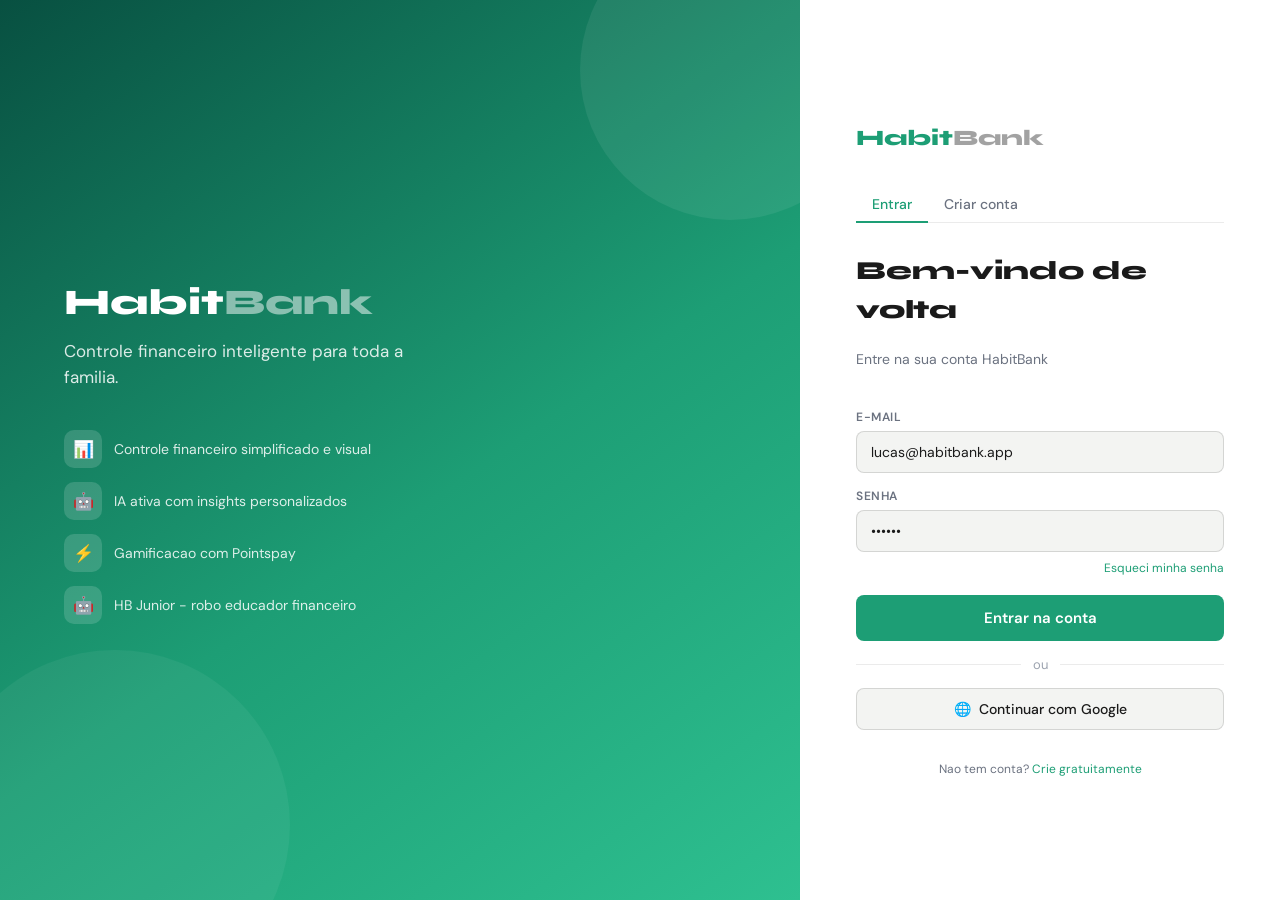
==== HabitBank/pages/index.html @ 99a1fb93 "Add files via upload" ====
<!DOCTYPE html>
<html lang="pt-BR">
<head>
<meta charset="UTF-8"/>
<meta name="viewport" content="width=device-width,initial-scale=1.0"/>
<title>HabitBank — Beta v3</title>
<link rel="icon" href="favicon.png" type="image/x-icon">
<link href="https://fonts.googleapis.com/css2?family=DM+Sans:opsz,wght@9..40,300;9..40,400;9..40,500;9..40,600&family=Syne:wght@700;800&display=swap" rel="stylesheet"/>
<style>
*,*::before,*::after{box-sizing:border-box;margin:0;padding:0}
:root{
  --green:#1D9E75;--gdark:#085041;--gmid:#0F6E56;--glight:#E1F5EE;--gpale:#f0faf6;
  --amber:#BA7517;--alight:#FAEEDA;--red:#E24B4A;--rlight:#FCEBEB;
  --blue:#185FA5;--blight:#E6F1FB;--purple:#534AB7;--plight:#EEEDFE;
  --jr:#0ea5e9;--jrdark:#0369a1;--jrlight:#e0f2fe;
  --tx:#1a1a1a;--mu:#6b7280;--ht:#9ca3af;
  --bg:#f8f9f7;--sf:#fff;--sf2:#f3f4f2;
  --bd:rgba(0,0,0,.08);--bdm:rgba(0,0,0,.13);
  --s1:0 1px 4px rgba(0,0,0,.06);--s2:0 4px 16px rgba(0,0,0,.08);--s3:0 8px 32px rgba(0,0,0,.12);
  --ra:8px;--rb:12px;--rc:18px;--rd:24px;
  --fd:'Syne',sans-serif;--fb:'DM Sans',sans-serif;
}
html{scroll-behavior:smooth}
body{font-family:var(--fb);background:var(--bg);color:var(--tx);min-height:100vh;font-size:15px;line-height:1.5}

/* SCREENS */
.screen{display:none;min-height:100vh;flex-direction:column}
.screen.on{display:flex}
#sa.on{display:block}

/* ===== LOGIN ===== */
#sl.on{flex-direction:row;align-items:stretch}
.ll{flex:1;background:linear-gradient(145deg,var(--gdark),var(--green) 55%,#2ec090);display:flex;flex-direction:column;justify-content:center;padding:4rem;position:relative;overflow:hidden}
.ll::before{content:'';position:absolute;top:-80px;right:-80px;width:300px;height:300px;border-radius:50%;background:rgba(255,255,255,.07)}
.ll::after{content:'';position:absolute;bottom:-100px;left:-60px;width:350px;height:350px;border-radius:50%;background:rgba(255,255,255,.05)}
.ll-z{position:relative;z-index:1}
.ll-brand{font-family:var(--fd);font-size:36px;font-weight:800;color:#fff;margin-bottom:.5rem}
.ll-brand span{opacity:.5}
.ll-tag{font-size:17px;color:rgba(255,255,255,.85);line-height:1.55;max-width:340px;margin-bottom:2.5rem}
.ll-feats{display:flex;flex-direction:column;gap:14px}
.ll-feat{display:flex;align-items:center;gap:12px}
.ll-ico{width:38px;height:38px;border-radius:10px;background:rgba(255,255,255,.15);display:flex;align-items:center;justify-content:center;font-size:17px;flex-shrink:0}
.ll-txt{font-size:14px;color:rgba(255,255,255,.85)}
.lr{width:480px;flex-shrink:0;background:var(--sf);display:flex;flex-direction:column;justify-content:center;padding:3rem 3.5rem;overflow-y:auto}
.lr-logo{font-family:var(--fd);font-size:22px;font-weight:800;color:var(--green);margin-bottom:2rem}
.lr-logo span{color:var(--tx);opacity:.4}
.ltabs{display:flex;border-bottom:1px solid var(--bd);margin-bottom:1.75rem}
.ltab{font-family:var(--fb);font-size:14px;font-weight:500;padding:8px 16px;background:none;border:none;border-bottom:2px solid transparent;color:var(--mu);cursor:pointer;margin-bottom:-1px;transition:all .15s}
.ltab.on{color:var(--green);border-bottom-color:var(--green)}
.lf{display:flex;flex-direction:column;gap:14px}
.lf.hide{display:none}
.lh1{font-family:var(--fd);font-size:26px;font-weight:800;color:var(--tx);margin-bottom:6px}
.lsub{font-size:14px;color:var(--mu);margin-bottom:1.5rem}
.lfield{display:flex;flex-direction:column;gap:5px}
.llbl{font-size:12px;font-weight:600;color:var(--mu);text-transform:uppercase;letter-spacing:.05em}
.lin{font-family:var(--fb);font-size:14px;padding:11px 14px;border:1px solid var(--bdm);border-radius:var(--ra);background:var(--sf2);color:var(--tx);outline:none;transition:all .15s;width:100%}
.lin:focus{border-color:var(--green);background:#fff;box-shadow:0 0 0 3px var(--glight)}
.lforgot{font-size:12px;color:var(--green);text-align:right;cursor:pointer;margin-top:2px}
.btn-l{font-family:var(--fb);padding:13px;background:var(--green);color:#fff;border:none;border-radius:var(--ra);font-size:15px;font-weight:600;cursor:pointer;width:100%;margin-top:4px;transition:opacity .15s}
.btn-l:hover{opacity:.88}
.ldiv{display:flex;align-items:center;gap:12px;color:var(--ht);font-size:13px}
.ldiv::before,.ldiv::after{content:'';flex:1;height:1px;background:var(--bd)}
.btn-soc{font-family:var(--fb);padding:11px;background:var(--sf2);color:var(--tx);border:1px solid var(--bdm);border-radius:var(--ra);font-size:14px;font-weight:500;cursor:pointer;display:flex;align-items:center;justify-content:center;gap:8px;width:100%;transition:all .15s}
.btn-soc:hover{border-color:var(--green);background:var(--gpale)}
.lfoot{font-size:12px;color:var(--mu);text-align:center;margin-top:1rem}
.lfoot a{color:var(--green);cursor:pointer}

/* ===== LANDING ===== */
#sla .ltopbar{background:var(--sf);border-bottom:1px solid var(--bd);padding:1rem 2.5rem;display:flex;align-items:center;justify-content:space-between}
.lland-logo{font-family:var(--fd);font-size:22px;font-weight:800;color:var(--green)}
.lland-logo span{color:var(--tx);opacity:.4}
.btn-ol{font-family:var(--fb);font-size:13px;font-weight:600;padding:7px 16px;border:1px solid var(--green);border-radius:999px;color:var(--green);background:transparent;cursor:pointer;transition:all .15s}
.btn-ol:hover{background:var(--green);color:#fff}
.btn-fl{font-family:var(--fb);font-size:13px;font-weight:600;padding:7px 16px;border:none;border-radius:999px;color:#fff;background:var(--green);cursor:pointer;transition:opacity .15s}
.btn-fl:hover{opacity:.85}
.lhero{max-width:900px;margin:0 auto;padding:5rem 2rem 3rem;text-align:center}
.eyebrow{display:inline-flex;align-items:center;gap:6px;background:var(--glight);border:1px solid rgba(29,158,117,.25);border-radius:999px;padding:5px 14px;font-size:12px;font-weight:600;color:var(--gdark);letter-spacing:.04em;text-transform:uppercase;margin-bottom:1.5rem}
.lhero h1{font-family:var(--fd);font-size:clamp(32px,5vw,54px);font-weight:800;line-height:1.1;color:var(--tx);margin-bottom:1.25rem}
.lhero h1 em{color:var(--green);font-style:normal}
.lhero p{font-size:17px;color:var(--mu);max-width:560px;margin:0 auto 2.5rem;line-height:1.65}
.cta-row{display:flex;justify-content:center;gap:12px;flex-wrap:wrap;margin-bottom:4rem}
.btn-cta{font-family:var(--fb);font-size:16px;font-weight:700;padding:14px 32px;background:var(--green);color:#fff;border:none;border-radius:999px;cursor:pointer;box-shadow:0 4px 20px rgba(29,158,117,.35);transition:all .15s}
.btn-cta:hover{opacity:.88;transform:translateY(-1px)}
.btn-cta2{font-family:var(--fb);font-size:16px;font-weight:600;padding:14px 32px;background:transparent;color:var(--tx);border:1px solid var(--bdm);border-radius:999px;cursor:pointer;transition:all .15s}
.btn-cta2:hover{border-color:var(--green);color:var(--green)}
.pillars{max-width:1000px;margin:0 auto;display:grid;grid-template-columns:repeat(4,1fr);gap:18px;padding:0 2rem 3rem}
.pillar{background:var(--sf);border:1px solid var(--bd);border-radius:var(--rd);padding:1.75rem 1.5rem;box-shadow:var(--s1);transition:all .2s}
.pillar:hover{box-shadow:var(--s2);transform:translateY(-3px)}
.p-ico{width:48px;height:48px;border-radius:14px;display:flex;align-items:center;justify-content:center;font-size:22px;margin-bottom:1rem}
.p-ico.g{background:var(--glight)}.p-ico.a{background:var(--alight)}.p-ico.b{background:var(--blight)}.p-ico.p{background:var(--plight)}
.pillar h3{font-family:var(--fd);font-size:15px;font-weight:700;color:var(--tx);margin-bottom:6px}
.pillar p{font-size:13px;color:var(--mu);line-height:1.6}
.prof-sec{max-width:900px;margin:0 auto;padding:0 2rem 4rem;text-align:center}
.sec-ttl{font-family:var(--fd);font-size:26px;font-weight:800;color:var(--tx);margin-bottom:6px}
.sec-sub{font-size:15px;color:var(--mu);margin-bottom:2rem}
.prof-cards{display:flex;gap:14px;justify-content:center;flex-wrap:wrap}
.pc{background:var(--sf);border:1px solid var(--bd);border-radius:var(--rc);padding:1.5rem 1.25rem;width:170px;text-align:center;cursor:pointer;transition:all .2s}
.pc:hover{border-color:var(--green);box-shadow:0 0 0 3px var(--glight);transform:translateY(-2px)}
.pc.jr{border-color:var(--jr)}.pc.jr:hover{box-shadow:0 0 0 3px var(--jrlight)}
.pc-ico{font-size:36px;margin-bottom:10px;display:block}
.pc-name{font-size:15px;font-weight:700;color:var(--tx)}
.pc-desc{font-size:12px;color:var(--mu);margin-top:4px}
.land-footer{background:var(--sf);border-top:1px solid var(--bd);padding:1.5rem 2.5rem;display:flex;align-items:center;justify-content:space-between;font-size:13px;color:var(--mu);flex-wrap:wrap;gap:12px;margin-top:auto}

/* ===== APP SHELL ===== */
.shell{display:flex;min-height:100vh;max-width:1200px;margin:0 auto}
.sidebar{width:230px;flex-shrink:0;background:var(--sf);border-right:1px solid var(--bd);display:flex;flex-direction:column;padding:1.5rem 1rem;position:sticky;top:0;height:100vh;overflow-y:auto}
.s-logo{font-family:var(--fd);font-size:22px;font-weight:800;color:var(--green);letter-spacing:-.5px;margin-bottom:.25rem;padding:0 .5rem}
.s-logo span{color:var(--tx);opacity:.4}
.s-beta{display:inline-block;font-size:10px;font-weight:600;letter-spacing:.08em;text-transform:uppercase;background:var(--glight);color:var(--gdark);padding:2px 8px;border-radius:999px;margin:0 0 1.5rem .5rem}
.nav-grp{font-size:10px;text-transform:uppercase;letter-spacing:.1em;color:var(--ht);font-weight:600;padding:0 .5rem;margin:.9rem 0 .4rem}
.ni{display:flex;align-items:center;gap:10px;padding:9px 12px;border-radius:var(--ra);cursor:pointer;font-size:14px;font-weight:500;color:var(--mu);transition:all .15s;border:none;background:none;width:100%;text-align:left;font-family:var(--fb)}
.ni:hover{background:var(--glight);color:var(--gdark)}
.ni.on{background:var(--green);color:#fff}
.ni.jr-nav:hover{background:var(--jrlight);color:var(--jrdark)}
.ni.jr-nav.on{background:var(--jr);color:#fff}
.ni svg{width:18px;height:18px;opacity:.65;flex-shrink:0}
.ni.on svg{opacity:1}
.sb-foot{margin-top:auto;padding-top:1rem;border-top:1px solid var(--bd)}
.uchip{display:flex;align-items:center;gap:10px;padding:8px 10px;border-radius:var(--rb);background:var(--sf2);cursor:pointer;transition:background .15s}
.uchip:hover{background:var(--glight)}
.uava{width:34px;height:34px;border-radius:50%;background:var(--green);display:flex;align-items:center;justify-content:center;font-size:13px;font-weight:700;color:#fff;flex-shrink:0}
.un{font-size:13px;font-weight:500;color:var(--tx)}
.ul{font-size:11px;color:var(--mu)}
.main{flex:1;overflow-y:auto;min-width:0}
.topbar{background:var(--sf);border-bottom:1px solid var(--bd);padding:.875rem 2rem;display:flex;align-items:center;justify-content:space-between;position:sticky;top:0;z-index:20}
.tb-ttl{font-family:var(--fd);font-size:18px;font-weight:700;color:var(--tx)}
.tb-r{display:flex;align-items:center;gap:12px}
.pts-chip{display:flex;align-items:center;gap:6px;background:var(--alight);border:1px solid rgba(186,117,23,.2);border-radius:999px;padding:5px 12px;font-size:13px;font-weight:600;color:var(--amber)}
.nb{width:36px;height:36px;border-radius:50%;background:var(--sf2);border:none;cursor:pointer;display:flex;align-items:center;justify-content:center;font-size:17px;position:relative;transition:background .15s}
.nb:hover{background:var(--glight)}
.nb-dot{position:absolute;top:5px;right:5px;width:7px;height:7px;border-radius:50%;background:var(--red);border:1.5px solid var(--sf)}

/* MOBILE TOPBAR */
.mob-top{display:none;background:var(--sf);border-bottom:1px solid var(--bd);padding:.75rem 1rem;align-items:center;justify-content:space-between;position:sticky;top:0;z-index:20}
.mob-logo{font-family:var(--fd);font-size:20px;font-weight:800;color:var(--green)}
.mob-logo span{color:var(--tx);opacity:.4}

/* PAGE */
.page{display:none;padding:2rem;animation:fi .2s ease}
.page.on{display:block}
@keyframes fi{from{opacity:0;transform:translateY(6px)}to{opacity:1;transform:translateY(0)}}
.ph{margin-bottom:1.75rem}
.ph h1{font-family:var(--fd);font-size:26px;font-weight:800;color:var(--tx);line-height:1.15}
.ph p{font-size:14px;color:var(--mu);margin-top:5px}

/* GRIDS */
.g4{display:grid;grid-template-columns:repeat(4,minmax(0,1fr));gap:12px;margin-bottom:1.5rem}
.g3{display:grid;grid-template-columns:repeat(3,minmax(0,1fr));gap:16px}
.g2{display:grid;grid-template-columns:repeat(2,minmax(0,1fr));gap:16px}

/* METRIC */
.met{background:var(--sf);border:1px solid var(--bd);border-radius:var(--rc);padding:1.1rem 1.25rem;box-shadow:var(--s1);transition:all .2s}
.met:hover{box-shadow:var(--s2);transform:translateY(-2px)}
.m-lbl{font-size:12px;color:var(--mu);text-transform:uppercase;letter-spacing:.05em;margin-bottom:6px}
.m-val{font-family:var(--fd);font-size:24px;font-weight:800;line-height:1}
.m-val.g{color:var(--green)}.m-val.r{color:var(--red)}.m-val.a{color:var(--amber)}.m-val.b{color:var(--blue)}
.m-sub{font-size:12px;color:var(--mu);margin-top:5px}
.m-bdg{display:inline-flex;align-items:center;font-size:11px;font-weight:600;padding:2px 7px;border-radius:999px;margin-top:5px}
.m-bdg.up{background:var(--glight);color:var(--gdark)}.m-bdg.dn{background:var(--rlight);color:var(--red)}

/* CARD */
.card{background:var(--sf);border:1px solid var(--bd);border-radius:var(--rc);padding:1.25rem 1.5rem;box-shadow:var(--s1);margin-bottom:1.25rem}
.card-h{display:flex;align-items:center;justify-content:space-between;margin-bottom:1rem}
.c-ttl{font-size:14px;font-weight:600;color:var(--tx)}
.c-act{font-size:12px;color:var(--green);font-weight:500;cursor:pointer;background:none;border:none;font-family:var(--fb)}
.c-act:hover{text-decoration:underline}

/* BALANCE HERO */
.bhero{background:linear-gradient(135deg,var(--gdark),var(--green) 60%,#2ec090);border-radius:var(--rd);padding:2rem;color:#fff;margin-bottom:1.5rem;position:relative;overflow:hidden}
.bhero::before{content:'';position:absolute;top:-40px;right:-40px;width:180px;height:180px;border-radius:50%;background:rgba(255,255,255,.07)}
.bhero::after{content:'';position:absolute;bottom:-60px;left:30%;width:240px;height:240px;border-radius:50%;background:rgba(255,255,255,.05)}
.b-lbl{font-size:12px;opacity:.75;text-transform:uppercase;letter-spacing:.08em}
.b-amt{font-family:var(--fd);font-size:42px;font-weight:800;line-height:1.1;margin:6px 0}
.b-row{display:flex;gap:24px;margin-top:1.25rem;flex-wrap:wrap}
.b-sl{font-size:11px;opacity:.7}.b-sv{font-size:16px;font-weight:600;margin-top:2px}
.b-sv.in{color:#86efcb}.b-sv.out{color:#fca5a5}

/* PROGRESS */
.pb{height:8px;background:var(--sf2);border-radius:999px;overflow:hidden;margin:4px 0}
.pf{height:100%;border-radius:999px;background:var(--green);transition:width .6s ease}
.pf.a{background:var(--amber)}.pf.r{background:var(--red)}.pf.b{background:var(--blue)}.pf.j{background:var(--jr)}.pf.p{background:var(--purple)}

/* STREAK */
.sgrid{display:flex;flex-wrap:wrap;gap:5px}
.sd{width:30px;height:30px;border-radius:7px;display:flex;align-items:center;justify-content:center;font-size:11px;font-weight:500;background:var(--sf2);color:var(--ht);border:1px solid var(--bd)}
.sd.dn{background:var(--green);color:#fff;border-color:var(--green)}
.sd.td{background:var(--glight);color:var(--gdark);border-color:var(--green);border-width:2px;font-weight:700}
.sd.ms{background:var(--rlight);color:var(--red)}

/* TX */
.txi{display:flex;align-items:center;justify-content:space-between;padding:11px 0;border-bottom:1px solid var(--bd)}
.txi:last-child{border-bottom:none;padding-bottom:0}
.tx-l{display:flex;align-items:center;gap:12px}
.tx-ico{width:40px;height:40px;border-radius:12px;display:flex;align-items:center;justify-content:center;font-size:18px;flex-shrink:0}
.tx-ico.g{background:var(--glight)}.tx-ico.r{background:var(--rlight)}.tx-ico.a{background:var(--alight)}.tx-ico.b{background:var(--blight)}
.tx-nm{font-size:14px;font-weight:500;color:var(--tx)}
.tx-ct{font-size:12px;color:var(--mu);margin-top:1px}
.tx-r{text-align:right}
.tx-v{font-size:14px;font-weight:700}
.tx-v.p{color:var(--green)}.tx-v.m{color:var(--red)}
.tx-dt{font-size:11px;color:var(--ht);margin-top:2px}

/* BAR CHART */
.bchart{display:flex;align-items:flex-end;gap:8px;height:100px}
.bw{display:flex;flex-direction:column;align-items:center;flex:1;gap:6px}
.bar{width:100%;border-radius:4px 4px 0 0;min-height:4px;transition:height .5s cubic-bezier(.34,1.56,.64,1)}
.bar.g{background:var(--green)}.bar.r{background:var(--red);opacity:.75}
.bl{font-size:10px;color:var(--ht)}

/* POINTS HERO */
.ph2{background:linear-gradient(135deg,#0a3d2c,var(--gdark) 50%,var(--gmid));border-radius:var(--rd);padding:1.75rem 2rem;display:flex;align-items:center;justify-content:space-between;flex-wrap:wrap;gap:16px;margin-bottom:1.25rem;position:relative;overflow:hidden}
.ph2::before{content:'';position:absolute;top:-30px;right:-30px;width:150px;height:150px;border-radius:50%;background:rgba(255,255,255,.06)}
.phl{font-size:11px;color:rgba(255,255,255,.65);text-transform:uppercase;letter-spacing:.1em}
.phv{font-family:var(--fd);font-size:48px;font-weight:800;color:#fff;line-height:1}
.phs{font-size:13px;color:rgba(255,255,255,.65);margin-top:4px}
.pl-bdg{background:rgba(255,255,255,.15);border:1px solid rgba(255,255,255,.25);border-radius:var(--rb);padding:10px 16px;text-align:center}
.pl-nm{font-size:15px;font-weight:700;color:#fff}
.pl-ico{font-size:26px;display:block;margin-bottom:4px}

/* LEVEL GRID */
.lgr{display:grid;grid-template-columns:repeat(4,minmax(0,1fr));gap:10px;margin-bottom:1rem}
.lc{border:1px solid var(--bd);border-radius:var(--rb);padding:14px 10px;text-align:center;transition:all .2s}
.lc.cur{border-color:var(--green);border-width:2px;background:var(--glight)}
.l-ico{font-size:24px;margin-bottom:5px}
.l-nm{font-size:13px;font-weight:600;color:var(--tx)}
.lc.cur .l-nm{color:var(--gdark)}
.l-pts{font-size:11px;color:var(--mu);margin-top:2px}

/* CHALLENGES */
.chit{border:1px solid var(--bd);border-radius:var(--rb);padding:14px 16px;display:flex;align-items:center;gap:14px;margin-bottom:10px;transition:all .2s}
.chit:hover{box-shadow:var(--s1)}
.ch-ico{font-size:24px;flex-shrink:0}
.ch-inf{flex:1}
.ch-nm{font-size:14px;font-weight:600;color:var(--tx)}
.ch-ds{font-size:12px;color:var(--mu);margin-top:2px}
.ch-pts{font-size:13px;font-weight:700;color:var(--green);background:var(--glight);padding:4px 10px;border-radius:999px;white-space:nowrap}

/* REWARDS */
.rwg{display:grid;grid-template-columns:repeat(2,minmax(0,1fr));gap:12px}
.rwc{border:1px solid var(--bd);border-radius:var(--rb);padding:14px;transition:all .2s}
.rwc:hover{border-color:var(--green);box-shadow:0 0 0 3px var(--glight)}
.rw-em{font-size:26px;margin-bottom:6px;display:block}
.rw-nm{font-size:14px;font-weight:600;color:var(--tx)}
.rw-pt{font-size:12px;color:var(--mu);margin-top:1px}
.rw-row{display:flex;align-items:center;justify-content:space-between;margin-top:10px}
.rw-p{font-size:13px;font-weight:700;color:var(--amber)}
.btn-rs{font-family:var(--fb);font-size:12px;font-weight:600;padding:5px 12px;border-radius:var(--ra);border:1px solid var(--green);background:transparent;color:var(--green);cursor:pointer;transition:all .15s}
.btn-rs:hover{background:var(--green);color:#fff}

/* PTS EXTRATO */
.pe-i{display:flex;align-items:center;justify-content:space-between;padding:11px 0;border-bottom:1px solid var(--bd)}
.pe-i:last-child{border-bottom:none}
.pe-l{display:flex;align-items:center;gap:12px}
.pe-ic{width:38px;height:38px;border-radius:10px;display:flex;align-items:center;justify-content:center;font-size:17px;flex-shrink:0}
.pe-ic.e{background:var(--glight)}.pe-ic.u{background:var(--alight)}.pe-ic.b{background:var(--plight)}
.pe-nm{font-size:14px;font-weight:500;color:var(--tx)}
.pe-dt{font-size:12px;color:var(--mu)}
.pe-v{font-size:14px;font-weight:700}
.pe-v.e{color:var(--green)}.pe-v.u{color:var(--amber)}

/* FORM */
.fg{display:grid;grid-template-columns:1fr 1fr;gap:14px}
.ff{display:flex;flex-direction:column;gap:5px}
.ff.full{grid-column:1/-1}
.flbl{font-size:12px;font-weight:600;color:var(--mu);text-transform:uppercase;letter-spacing:.04em}
.fi,.fsel{font-family:var(--fb);font-size:14px;padding:10px 13px;border:1px solid var(--bdm);border-radius:var(--ra);background:var(--sf2);color:var(--tx);transition:border-color .15s,box-shadow .15s;outline:none;width:100%}
.fi:focus,.fsel:focus{border-color:var(--green);box-shadow:0 0 0 3px var(--glight)}
.ttog{display:flex;border:1px solid var(--bdm);border-radius:var(--ra);overflow:hidden;margin-bottom:14px}
.tb{flex:1;padding:11px;font-family:var(--fb);font-size:14px;font-weight:600;border:none;background:transparent;cursor:pointer;color:var(--mu);transition:all .15s}
.tb.on.e{background:var(--green);color:#fff}.tb.on.s{background:var(--red);color:#fff}
.btn-pr{font-family:var(--fb);width:100%;padding:13px;background:var(--green);color:#fff;border:none;border-radius:var(--ra);font-size:15px;font-weight:600;cursor:pointer;transition:opacity .15s;margin-top:6px}
.btn-pr:hover{opacity:.88}

/* AI */
.ai-h{background:linear-gradient(135deg,var(--gpale),var(--glight));border:1px solid rgba(29,158,117,.25);border-radius:var(--rd);padding:1.5rem 1.75rem;margin-bottom:1.25rem;display:flex;gap:1rem;align-items:flex-start}
.ai-orb{width:42px;height:42px;border-radius:50%;background:var(--green);display:flex;align-items:center;justify-content:center;font-size:20px;flex-shrink:0;box-shadow:0 0 0 6px var(--glight)}
.ai-tag{font-size:11px;font-weight:700;color:var(--green);text-transform:uppercase;letter-spacing:.08em;margin-bottom:4px}
.ai-tx{font-size:14px;color:var(--gdark);line-height:1.65}
.ii{display:flex;gap:12px;align-items:flex-start;padding:10px 0;border-bottom:1px solid var(--bd)}
.ii:last-child{border-bottom:none}
.id{width:8px;height:8px;border-radius:50%;margin-top:5px;flex-shrink:0}
.id.g{background:var(--green)}.id.a{background:var(--amber)}.id.r{background:var(--red)}
.it{font-size:14px;color:var(--tx);line-height:1.55}

/* HB JUNIOR */
.jhero{background:linear-gradient(135deg,var(--jrdark),var(--jr) 60%,#38bdf8);border-radius:var(--rd);padding:2rem;color:#fff;margin-bottom:1.5rem;position:relative;overflow:hidden;display:flex;justify-content:space-between;align-items:center;flex-wrap:wrap;gap:1rem}
.jhero::before{content:'';position:absolute;top:-40px;right:-40px;width:180px;height:180px;border-radius:50%;background:rgba(255,255,255,.08)}
.j-badge{display:inline-flex;align-items:center;gap:6px;background:rgba(255,255,255,.2);border:1px solid rgba(255,255,255,.3);border-radius:999px;padding:4px 12px;font-size:11px;font-weight:700;color:#fff;letter-spacing:.06em;text-transform:uppercase;margin-bottom:10px}
.robot{font-size:56px;display:block;animation:float 3s ease-in-out infinite}
@keyframes float{0%,100%{transform:translateY(0)}50%{transform:translateY(-8px)}}
.jchat{background:var(--sf);border:1px solid var(--bd);border-radius:var(--rc);overflow:hidden;margin-bottom:1.25rem;display:flex;flex-direction:column;height:360px}
.jmsgs{flex:1;overflow-y:auto;padding:1rem;display:flex;flex-direction:column;gap:10px}
.jmsg{max-width:80%;padding:10px 14px;border-radius:16px;font-size:14px;line-height:1.5}
.jmsg.bot{background:var(--jrlight);color:var(--jrdark);align-self:flex-start;border-bottom-left-radius:4px}
.jmsg.usr{background:var(--green);color:#fff;align-self:flex-end;border-bottom-right-radius:4px}
.jmsg-s{font-size:11px;font-weight:700;margin-bottom:3px;text-transform:uppercase;letter-spacing:.04em}
.jchat-in{display:flex;border-top:1px solid var(--bd);padding:.75rem 1rem;gap:10px;align-items:center}
.jchat-in input{flex:1;font-family:var(--fb);font-size:14px;padding:9px 13px;border:1px solid var(--bdm);border-radius:999px;background:var(--sf2);color:var(--tx);outline:none}
.jchat-in input:focus{border-color:var(--jr);background:#fff}
.jchat-send{font-family:var(--fb);padding:9px 18px;background:var(--jr);color:#fff;border:none;border-radius:999px;font-size:13px;font-weight:600;cursor:pointer;transition:opacity .15s}
.jchat-send:hover{opacity:.88}
.kid-row{display:flex;gap:12px;flex-wrap:wrap}
.kc{background:var(--sf);border:1px solid var(--bd);border-radius:var(--rc);padding:1.25rem;flex:1;min-width:160px;cursor:pointer;transition:all .2s}
.kc:hover{border-color:var(--jr);box-shadow:0 0 0 3px var(--jrlight);transform:translateY(-2px)}
.kc.sel{border-color:var(--jr);border-width:2px;background:var(--jrlight)}
.k-ava{width:44px;height:44px;border-radius:50%;display:flex;align-items:center;justify-content:center;font-size:20px;margin-bottom:8px}
.k-nm{font-size:15px;font-weight:700;color:var(--tx)}
.k-ag{font-size:12px;color:var(--mu);margin-top:2px}
.k-pt{font-size:13px;font-weight:600;color:var(--jr);margin-top:6px}
.jtk{display:flex;align-items:center;gap:14px;padding:12px;border:1px solid var(--bd);border-radius:var(--rb);margin-bottom:10px;transition:all .2s}
.jtk:hover{border-color:var(--jr)}
.jt-ico{font-size:22px}
.jt-inf{flex:1}
.jt-nm{font-size:14px;font-weight:600;color:var(--tx)}
.jt-ds{font-size:12px;color:var(--mu);margin-top:2px}
.jt-pt{font-size:13px;font-weight:700;color:var(--jr);background:var(--jrlight);padding:4px 10px;border-radius:999px}
.allowc{background:var(--jrlight);border:1px solid rgba(14,165,233,.25);border-radius:var(--rc);padding:1.25rem 1.5rem;margin-bottom:1rem}

/* SETTINGS */
.stabs{display:flex;gap:6px;flex-wrap:wrap;margin-bottom:1.5rem}
.stab{font-family:var(--fb);font-size:13px;font-weight:500;padding:7px 14px;border-radius:999px;border:1px solid var(--bdm);background:transparent;color:var(--mu);cursor:pointer;transition:all .15s;white-space:nowrap}
.stab:hover{background:var(--glight);color:var(--gdark);border-color:var(--green)}
.stab.on{background:var(--green);color:#fff;border-color:var(--green)}
.sp{display:none}
.sp.on{display:block}
.ss-ttl{font-size:13px;font-weight:700;color:var(--mu);text-transform:uppercase;letter-spacing:.06em;margin-bottom:10px;padding-bottom:8px;border-bottom:1px solid var(--bd)}
.srow{display:flex;align-items:center;justify-content:space-between;padding:13px 0;border-bottom:1px solid var(--bd);gap:12px}
.srow:last-child{border-bottom:none}
.s-lbl{font-size:14px;font-weight:500;color:var(--tx)}
.s-ds{font-size:12px;color:var(--mu);margin-top:2px}
.tog{width:44px;height:24px;border-radius:999px;background:var(--bdm);border:none;cursor:pointer;position:relative;transition:background .2s;flex-shrink:0}
.tog::after{content:'';position:absolute;top:3px;left:3px;width:18px;height:18px;border-radius:50%;background:#fff;transition:transform .2s}
.tog.on{background:var(--green)}
.tog.on::after{transform:translateX(20px)}
.btn-s{font-family:var(--fb);font-size:13px;font-weight:500;padding:6px 14px;border:1px solid var(--bdm);border-radius:var(--ra);background:transparent;color:var(--tx);cursor:pointer;transition:all .15s;white-space:nowrap}
.btn-s:hover{border-color:var(--green);color:var(--green)}
.bki{display:flex;align-items:center;gap:14px;border:1px solid var(--bd);border-radius:var(--rb);padding:14px 16px;margin-bottom:10px;flex-wrap:wrap}
.bk-ico{width:44px;height:44px;border-radius:12px;display:flex;align-items:center;justify-content:center;font-size:20px;flex-shrink:0}
.bk-nm{font-size:14px;font-weight:600;color:var(--tx)}
.bk-tp{font-size:12px;color:var(--mu);margin-top:2px}
.bk-bal{font-size:15px;font-weight:700;color:var(--green);margin-left:auto;margin-right:12px}
.sbdg{display:inline-flex;align-items:center;font-size:11px;font-weight:600;padding:3px 9px;border-radius:999px;white-space:nowrap}
.sbdg.ok{background:var(--glight);color:var(--gdark)}.sbdg.wn{background:var(--alight);color:var(--amber)}.sbdg.jr{background:var(--jrlight);color:var(--jrdark)}
.ri{display:flex;align-items:center;gap:14px;padding:12px;border:1px solid var(--bd);border-radius:var(--rb);margin-bottom:10px;flex-wrap:wrap}
.r-ava{width:42px;height:42px;border-radius:50%;display:flex;align-items:center;justify-content:center;font-size:18px;flex-shrink:0}
.r-nm{font-size:14px;font-weight:600;color:var(--tx)}
.r-rl{font-size:12px;color:var(--mu);margin-top:1px}
.mg3{display:grid;grid-template-columns:repeat(3,minmax(0,1fr));gap:12px;margin-bottom:1.25rem}
.mc{background:var(--sf);border:1px solid var(--bd);border-radius:var(--rc);padding:1.1rem 1.25rem;box-shadow:var(--s1)}
.m-l{font-size:12px;color:var(--mu);text-transform:uppercase;letter-spacing:.05em;margin-bottom:6px}
.m-v{font-family:var(--fd);font-size:22px;font-weight:800}

/* SOBRE / CONTATO */
.about-hero{background:linear-gradient(135deg,var(--gdark),var(--green) 60%,#2ec090);border-radius:var(--rd);padding:3rem 2.5rem;color:#fff;margin-bottom:1.5rem;text-align:center;position:relative;overflow:hidden}
.about-hero::before{content:'';position:absolute;top:-60px;right:-60px;width:250px;height:250px;border-radius:50%;background:rgba(255,255,255,.06)}
.ctcard{background:var(--sf);border:1px solid var(--bd);border-radius:var(--rc);padding:1.75rem;display:flex;align-items:center;gap:18px;transition:all .2s;text-decoration:none;color:inherit}
.ctcard:hover{box-shadow:var(--s2);border-color:var(--green);transform:translateY(-2px)}
.ct-ico{width:56px;height:56px;border-radius:var(--rb);display:flex;align-items:center;justify-content:center;font-size:26px;flex-shrink:0}
.ct-ico.g{background:var(--glight)}.ct-ico.p{background:var(--plight)}
.ct-nm{font-size:16px;font-weight:700;color:var(--tx)}
.ct-vl{font-size:14px;color:var(--green);margin-top:3px}
.ct-ds{font-size:13px;color:var(--mu);margin-top:2px}
.vrow{display:flex;align-items:flex-start;gap:16px;padding:14px 0;border-bottom:1px solid var(--bd)}
.vrow:last-child{border-bottom:none}
.v-ico{width:44px;height:44px;border-radius:12px;display:flex;align-items:center;justify-content:center;font-size:22px;flex-shrink:0;background:var(--glight)}

/* ONBOARDING */
.ov{position:fixed;inset:0;background:rgba(0,0,0,.55);display:flex;align-items:center;justify-content:center;z-index:200;padding:1rem}
.ov.hide{display:none}
.modal{background:var(--sf);border-radius:var(--rd);padding:2.25rem;max-width:460px;width:100%;box-shadow:var(--s3)}
.ms{display:none}.ms.on{display:block}
.m-logo{font-family:var(--fd);font-size:28px;font-weight:800;color:var(--green);margin-bottom:.25rem}
.m-ttl{font-family:var(--fd);font-size:20px;font-weight:700;margin-bottom:.5rem;color:var(--tx)}
.m-sub{font-size:14px;color:var(--mu);line-height:1.6;margin-bottom:1.5rem}
.m-dots{display:flex;gap:6px;justify-content:center;margin-top:1.25rem}
.mdot{width:8px;height:8px;border-radius:50%;background:var(--bdm);transition:background .2s}
.mdot.on{background:var(--green)}
.btn-m{font-family:var(--fb);width:100%;padding:12px;background:var(--green);color:#fff;border:none;border-radius:var(--ra);font-size:15px;font-weight:600;cursor:pointer;transition:opacity .15s}
.btn-m:hover{opacity:.88}
.btn-sk{font-family:var(--fb);background:none;border:none;cursor:pointer;color:var(--mu);font-size:13px;display:block;margin:10px auto 0}
.popts{display:grid;grid-template-columns:1fr 1fr;gap:8px;margin-bottom:1.25rem}
.popt{border:1.5px solid var(--bdm);border-radius:var(--rb);padding:12px;cursor:pointer;text-align:center;transition:all .15s;font-family:var(--fb);background:var(--sf)}
.popt:hover{border-color:var(--green);background:var(--gpale)}
.popt.on{border-color:var(--green);background:var(--glight)}
.po-ico{font-size:24px;display:block;margin-bottom:5px}
.po-nm{font-size:13px;font-weight:600;color:var(--tx)}
.po-ds{font-size:11px;color:var(--mu);margin-top:2px}

/* TOAST */
.toast{position:fixed;bottom:28px;left:50%;transform:translateX(-50%) translateY(80px);background:#1a1a1a;color:#fff;padding:12px 22px;border-radius:999px;font-size:13px;font-weight:500;box-shadow:var(--s3);z-index:300;white-space:nowrap;transition:transform .3s cubic-bezier(.34,1.56,.64,1);pointer-events:none}
.toast.show{transform:translateX(-50%) translateY(0)}
.toast.gt{background:var(--gdark)}

/* MOBILE NAV */
.mob-nav{display:none}

/* ===============================
   RESPONSIVE
=============================== */
@media(max-width:900px){
  #sl.on{flex-direction:column;align-items:stretch}
  .ll{padding:2rem 1.5rem;flex:none;min-height:auto}
  .ll-brand{font-size:28px}
  .ll-tag{font-size:15px;margin-bottom:1.5rem}
  .lr{width:100%;padding:2rem 1.5rem;justify-content:flex-start}
  .pillars{grid-template-columns:repeat(2,1fr)}
}
@media(max-width:768px){
  .sidebar{display:none}
  .main{padding-bottom:72px}
  .mob-top{display:flex}
  .topbar{display:none}
  .mob-nav{display:flex;position:fixed;bottom:0;left:0;right:0;background:var(--sf);border-top:1px solid var(--bd);z-index:30;padding:6px 0 10px}
  .mb{flex:1;display:flex;flex-direction:column;align-items:center;gap:2px;border:none;background:none;cursor:pointer;font-family:var(--fb);font-size:10px;color:var(--mu);transition:color .15s;padding:2px 0}
  .mb.on{color:var(--green)}
  .mb svg{width:22px;height:22px}
  .page{padding:1rem}
  .ph h1{font-size:22px}
  .g4{grid-template-columns:repeat(2,minmax(0,1fr))}
  .g3{grid-template-columns:1fr 1fr}
  .g2{grid-template-columns:1fr}
  .fg{grid-template-columns:1fr}
  .ff.full{grid-column:1/-1}
  .rwg{grid-template-columns:1fr}
  .lgr{grid-template-columns:repeat(2,minmax(0,1fr))}
  .mg3{grid-template-columns:1fr 1fr}
  .b-amt{font-size:30px}
  .b-row{gap:14px}
  .phv{font-size:36px}
  .pillars{grid-template-columns:1fr;padding:0 1rem 2rem}
  .lhero{padding:3rem 1rem 2rem}
  .ltopbar{padding:.75rem 1rem}
  .prof-sec{padding:0 1rem 3rem}
  .kid-row{flex-direction:column}
  .kc{min-width:unset}
  .jchat{height:300px}
  .stabs{gap:4px}
  .stab{font-size:12px;padding:6px 10px}
  .about-hero{padding:2rem 1.5rem}
  .bki{flex-wrap:wrap}
  .bk-bal{margin-left:0;margin-right:0;width:100%}
}
@media(max-width:480px){
  .g4{grid-template-columns:repeat(2,minmax(0,1fr))}
  .g3{grid-template-columns:1fr}
  .mg3{grid-template-columns:1fr}
  .b-row{flex-direction:column;gap:10px}
  .prof-cards{gap:8px}
  .pc{width:calc(50% - 8px)}
  .lhero h1{font-size:28px}
  .cta-row{flex-direction:column;align-items:center}
  .jhero{flex-direction:column}
  .robot{font-size:44px}
  .pillars{grid-template-columns:1fr}
  .lgr{grid-template-columns:1fr 1fr}
  .ph2{flex-direction:column;align-items:flex-start}
}
::-webkit-scrollbar{width:5px;height:5px}
::-webkit-scrollbar-track{background:transparent}
::-webkit-scrollbar-thumb{background:var(--bdm);border-radius:999px}
</style>
</head>
<body>

<!-- ========== LOGIN ========== -->
<div id="sl" class="screen on">
  <div class="ll">
    <div class="ll-z">
      <div class="ll-brand">Habit<span>Bank</span></div>
      <div class="ll-tag">Controle financeiro inteligente para toda a familia.</div>
      <div class="ll-feats">
        <div class="ll-feat"><div class="ll-ico">&#128202;</div><div class="ll-txt">Controle financeiro simplificado e visual</div></div>
        <div class="ll-feat"><div class="ll-ico">&#129302;</div><div class="ll-txt">IA ativa com insights personalizados</div></div>
        <div class="ll-feat"><div class="ll-ico">&#9889;</div><div class="ll-txt">Gamificacao com Pointspay</div></div>
        <div class="ll-feat"><div class="ll-ico">&#129302;</div><div class="ll-txt">HB Junior - robo educador financeiro</div></div>
      </div>
    </div>
  </div>
  <div class="lr">
    <div class="lr-logo">Habit<span>Bank</span></div>
    <div class="ltabs">
      <button class="ltab on" onclick="swTab(this,'sf1')">Entrar</button>
      <button class="ltab" onclick="swTab(this,'sf2')">Criar conta</button>
    </div>
    <div class="lf" id="sf1">
      <div class="lh1">Bem-vindo de volta</div>
      <div class="lsub">Entre na sua conta HabitBank</div>
      <div class="lfield"><label class="llbl">E-mail</label><input class="lin" type="email" id="le" value="lucas@habitbank.app"/></div>
      <div class="lfield"><label class="llbl">Senha</label><input class="lin" type="password" id="lp" value="123456"/><div class="lforgot">Esqueci minha senha</div></div>
      <button class="btn-l" onclick="doLogin()">Entrar na conta</button>
      <div class="ldiv">ou</div>
      <button class="btn-soc" onclick="doLogin()">&#127760; &nbsp;Continuar com Google</button>
      <div class="lfoot">Nao tem conta? <a onclick="swTab(document.querySelectorAll('.ltab')[1],'sf2')">Crie gratuitamente</a></div>
    </div>
    <div class="lf hide" id="sf2">
      <div class="lh1">Crie sua conta</div>
      <div class="lsub">Comece sua jornada financeira hoje</div>
      <div class="lfield"><label class="llbl">Nome completo</label><input class="lin" type="text" placeholder="Lucas Martins"/></div>
      <div class="lfield"><label class="llbl">E-mail</label><input class="lin" type="email" placeholder="seu@email.com"/></div>
      <div class="lfield"><label class="llbl">Senha</label><input class="lin" type="password" placeholder="Minimo 8 caracteres"/></div>
      <div class="lfield"><label class="llbl">Confirmar senha</label><input class="lin" type="password" placeholder="Repita a senha"/></div>
      <button class="btn-l" onclick="goLanding()">Criar conta gratis</button>
      <div class="lfoot">Ao criar uma conta voce concorda com os <a>Termos de Uso</a>.</div>
    </div>
  </div>
</div>

<!-- ========== LANDING ========== -->
<div id="sla" class="screen">
  <div class="ltopbar">
    <div class="lland-logo">Habit<span>Bank</span></div>
    <div style="display:flex;gap:8px">
      <button class="btn-ol" onclick="goLogin()">Entrar</button>
      <button class="btn-fl" onclick="enterApp()">Criar conta</button>
    </div>
  </div>
  <div class="lhero">
    <div class="eyebrow">&#10024; Versao Beta - Acesso antecipado</div>
    <h1>Sua vida financeira,<br><em>organizada de verdade.</em></h1>
    <p>O HabitBank une controle financeiro, inteligencia artificial e gamificacao para transformar sua relacao com o dinheiro e de toda a familia.</p>
    <div class="cta-row">
      <button class="btn-cta" onclick="enterApp()">Acessar o app &rarr;</button>
      <button class="btn-cta2" onclick="goLogin()">Ja tenho conta</button>
    </div>
  </div>
  <div class="pillars">
    <div class="pillar"><div class="p-ico g">&#128202;</div><h3>Controle simplificado</h3><p>Registre entradas e saidas com categorizacao inteligente e visualizacao clara.</p></div>
    <div class="pillar"><div class="p-ico a">&#129302;</div><h3>IA ativa</h3><p>Analisa comportamento, sugere melhorias e envia lembretes para manter consistencia.</p></div>
    <div class="pillar"><div class="p-ico b">&#9889;</div><h3>Gamificacao Pointspay</h3><p>Ganhe pontos por cada movimentacao e troque por recompensas reais!</p></div>
    <div class="pillar"><div class="p-ico p">&#129302;</div><h3>HB Junior</h3><p>Robo educador financeiro para criancas com missoes, mesada e conquistas.</p></div>
  </div>
  <div class="prof-sec">
    <div class="sec-ttl">Para cada perfil, uma experiencia</div>
    <div class="sec-sub">Do controle pessoal a educacao financeira infantil</div>
    <div class="prof-cards">
      <div class="pc" onclick="enterApp()"><span class="pc-ico">&#128100;</span><div class="pc-name">Pessoa fisica</div><div class="pc-desc">Controle pessoal</div></div>
      <div class="pc" onclick="enterApp()"><span class="pc-ico">&#127978;</span><div class="pc-name">Microempreendedor</div><div class="pc-desc">MEI e negocios</div></div>
      <div class="pc" onclick="enterApp()"><span class="pc-ico">&#127970;</span><div class="pc-name">Empresa</div><div class="pc-desc">PME com equipe</div></div>
      <div class="pc jr" onclick="enterApp()"><span class="pc-ico">&#129302;</span><div class="pc-name">HB Junior</div><div class="pc-desc">Robo educador</div></div>
    </div>
  </div>
  <div class="land-footer">
    <div>&copy; 2025 HabitBank &mdash; Beta v3</div>
    <div style="display:flex;gap:20px"><span style="cursor:pointer">Termos</span><span style="cursor:pointer">Privacidade</span><span style="cursor:pointer" onclick="enterApp()">App</span></div>
  </div>
</div>

<!-- ========== APP ========== -->
<div id="sa" class="screen">

  <!-- ONBOARDING -->
  <div class="ov" id="ov">
    <div class="modal">
      <div class="ms on" id="s1">
        <div class="m-logo">HabitBank</div>
        <div style="font-size:11px;color:var(--mu);letter-spacing:.06em;text-transform:uppercase;margin-bottom:1.25rem">Versao Beta v3</div>
        <div class="m-ttl">Bem-vindo a sua nova vida financeira</div>
        <div class="m-sub">Vamos configurar sua conta em menos de 2 minutos.</div>
        <button class="btn-m" onclick="nxStep(2)">Comecar configuracao</button>
        <button class="btn-sk" onclick="closeOv()">Pular e explorar agora</button>
        <div class="m-dots"><div class="mdot on"></div><div class="mdot"></div><div class="mdot"></div><div class="mdot"></div></div>
      </div>
      <div class="ms" id="s2">
        <div class="m-ttl">Qual e o seu perfil?</div>
        <div class="m-sub">Personalizamos com base no seu objetivo.</div>
        <div class="popts">
          <button class="popt" onclick="selP(this)"><span class="po-ico">&#128100;</span><div class="po-nm">Pessoa fisica</div><div class="po-ds">Controle pessoal</div></button>
          <button class="popt" onclick="selP(this)"><span class="po-ico">&#127978;</span><div class="po-nm">MEI</div><div class="po-ds">Pequenos negocios</div></button>
          <button class="popt" onclick="selP(this)"><span class="po-ico">&#127970;</span><div class="po-nm">Empresa</div><div class="po-ds">PME</div></button>
          <button class="popt" onclick="selP(this)"><span class="po-ico">&#127891;</span><div class="po-nm">Estudante</div><div class="po-ds">Comecando</div></button>
        </div>
        <button class="btn-m" onclick="nxStep(3)">Continuar</button>
        <div class="m-dots"><div class="mdot"></div><div class="mdot on"></div><div class="mdot"></div><div class="mdot"></div></div>
      </div>
      <div class="ms" id="s3">
        <div class="m-ttl">Situacao financeira atual</div>
        <div class="m-sub">Ajuda a IA a preparar seus primeiros insights.</div>
        <div style="display:flex;flex-direction:column;gap:12px;margin-bottom:1.25rem">
          <div class="ff"><label class="flbl">Renda mensal (R$)</label><input class="fi" type="number" placeholder="Ex: 4.000"/></div>
          <div class="ff"><label class="flbl">Media de gastos (R$)</label><input class="fi" type="number" placeholder="Ex: 2.500"/></div>
          <div class="ff"><label class="flbl">Objetivo principal</label><select class="fsel"><option>Controlar gastos</option><option>Montar reserva</option><option>Quitar dividas</option><option>Investir</option></select></div>
        </div>
        <button class="btn-m" onclick="nxStep(4)">Proximo</button>
        <div class="m-dots"><div class="mdot"></div><div class="mdot"></div><div class="mdot on"></div><div class="mdot"></div></div>
      </div>
      <div class="ms" id="s4">
        <div style="text-align:center;padding:.5rem 0">
          <div style="font-size:52px;margin-bottom:1rem">&#127881;</div>
          <div class="m-ttl" style="text-align:center">Tudo pronto, Lucas!</div>
          <div class="m-sub" style="text-align:center">Voce ganhou <strong style="color:var(--green)">200 Pointspay</strong> de bonus!</div>
          <button class="btn-m" onclick="closeOv()">Acessar o HabitBank</button>
        </div>
        <div class="m-dots" style="margin-top:1.25rem"><div class="mdot"></div><div class="mdot"></div><div class="mdot"></div><div class="mdot on"></div></div>
      </div>
    </div>
  </div>

  <div class="shell">
    <!-- SIDEBAR -->
    <aside class="sidebar">
      <div class="s-logo">Habit<span>Bank</span></div>
      <div class="s-beta">Beta v3</div>
      <div class="nav-grp">Principal</div>
      <button class="ni on" onclick="goPage('dashboard',this)"><svg viewBox="0 0 24 24" fill="none" stroke="currentColor" stroke-width="2"><rect x="3" y="3" width="7" height="7" rx="1"/><rect x="14" y="3" width="7" height="7" rx="1"/><rect x="3" y="14" width="7" height="7" rx="1"/><rect x="14" y="14" width="7" height="7" rx="1"/></svg>Dashboard</button>
      <button class="ni" onclick="goPage('registrar',this)"><svg viewBox="0 0 24 24" fill="none" stroke="currentColor" stroke-width="2"><circle cx="12" cy="12" r="9"/><path d="M12 8v8M8 12h8"/></svg>Registrar</button>
      <button class="ni" onclick="goPage('extrato',this)"><svg viewBox="0 0 24 24" fill="none" stroke="currentColor" stroke-width="2"><path d="M9 5H7a2 2 0 00-2 2v12a2 2 0 002 2h10a2 2 0 002-2V7a2 2 0 00-2-2h-2M9 5a2 2 0 002 2h2a2 2 0 002-2M9 5a2 2 0 012-2h2a2 2 0 012 2"/></svg>Extrato</button>
      <button class="ni" onclick="goPage('metas',this)"><svg viewBox="0 0 24 24" fill="none" stroke="currentColor" stroke-width="2"><path d="M12 22s8-4 8-10V5l-8-3-8 3v7c0 6 8 10 8 10z"/></svg>Metas</button>
      <div class="nav-grp">Familia</div>
      <button class="ni jr-nav" onclick="goPage('junior',this)"><svg viewBox="0 0 24 24" fill="none" stroke="currentColor" stroke-width="2"><circle cx="12" cy="8" r="4"/><path d="M8 21v-1a4 4 0 018 0v1"/><path d="M16 11c2 .5 4 2 4 5M8 11c-2 .5-4 2-4 5"/></svg>HB Junior</button>
      <div class="nav-grp">Recompensas</div>
      <button class="ni" onclick="goPage('pointspay',this)"><svg viewBox="0 0 24 24" fill="none" stroke="currentColor" stroke-width="2"><polygon points="13 2 3 14 12 14 11 22 21 10 12 10 13 2"/></svg>Pointspay</button>
      <div class="nav-grp">Inteligencia</div>
      <button class="ni" onclick="goPage('ia',this)"><svg viewBox="0 0 24 24" fill="none" stroke="currentColor" stroke-width="2"><path d="M9.5 2A2.5 2.5 0 0112 4.5v15a2.5 2.5 0 01-5 0v-15A2.5 2.5 0 019.5 2zM14.5 8A2.5 2.5 0 0117 10.5v9a2.5 2.5 0 01-5 0v-9A2.5 2.5 0 0114.5 8z"/></svg>IA Financeira</button>
      <div class="nav-grp">Conta</div>
      <button class="ni" onclick="goPage('config',this)"><svg viewBox="0 0 24 24" fill="none" stroke="currentColor" stroke-width="2"><circle cx="12" cy="12" r="3"/><path d="M19.4 15a1.65 1.65 0 00.33 1.82l.06.06a2 2 0 010 2.83 2 2 0 01-2.83 0l-.06-.06a1.65 1.65 0 00-1.82-.33 1.65 1.65 0 00-1 1.51V21a2 2 0 01-4 0v-.09A1.65 1.65 0 009 19.4a1.65 1.65 0 00-1.82.33l-.06-.06a2 2 0 01-2.83-2.83l.06-.06A1.65 1.65 0 004.68 15a1.65 1.65 0 00-1.51-1H3a2 2 0 010-4h.09A1.65 1.65 0 004.6 9a1.65 1.65 0 00-.33-1.82l-.06-.06a2 2 0 012.83-2.83l.06.06A1.65 1.65 0 009 4.68a1.65 1.65 0 001-1.51V3a2 2 0 014 0v.09a1.65 1.65 0 001 1.51 1.65 1.65 0 001.82-.33l.06-.06a2 2 0 012.83 2.83l-.06.06A1.65 1.65 0 0019.4 9a1.65 1.65 0 001.51 1H21a2 2 0 010 4h-.09a1.65 1.65 0 00-1.51 1z"/></svg>Configuracoes</button>
      <button class="ni" onclick="goPage('sobre',this)"><svg viewBox="0 0 24 24" fill="none" stroke="currentColor" stroke-width="2"><circle cx="12" cy="12" r="10"/><path d="M12 16v-4M12 8h.01"/></svg>Sobre nos</button>
      <button class="ni" onclick="goPage('contato',this)"><svg viewBox="0 0 24 24" fill="none" stroke="currentColor" stroke-width="2"><path d="M21 15a2 2 0 01-2 2H7l-4 4V5a2 2 0 012-2h14a2 2 0 012 2z"/></svg>Contato</button>
      <div class="sb-foot">
        <div class="uchip" onclick="goPage('config',null)">
          <div class="uava">LM</div>
          <div><div class="un">Lucas Martins</div><div class="ul">&#9889; Nivel Prata</div></div>
        </div>
      </div>
    </aside>

    <div class="main">
      <!-- MOBILE TOPBAR -->
      <div class="mob-top">
        <div class="mob-logo">Habit<span>Bank</span></div>
        <div style="display:flex;align-items:center;gap:10px">
          <div class="pts-chip" style="font-size:12px;padding:4px 10px"><svg width="13" height="13" viewBox="0 0 24 24" fill="none" stroke="currentColor" stroke-width="2.5"><polygon points="13 2 3 14 12 14 11 22 21 10 12 10 13 2"/></svg><span id="pmob">1.240 pts</span></div>
          <button class="nb" style="width:32px;height:32px;font-size:15px">&#128276;<div class="nb-dot"></div></button>
        </div>
      </div>
      <!-- DESKTOP TOPBAR -->
      <div class="topbar">
        <div class="tb-ttl" id="tbtl">Dashboard</div>
        <div class="tb-r">
          <div class="pts-chip"><svg width="14" height="14" viewBox="0 0 24 24" fill="none" stroke="currentColor" stroke-width="2.5"><polygon points="13 2 3 14 12 14 11 22 21 10 12 10 13 2"/></svg><span id="ptsd">1.240 pts</span></div>
          <button class="nb">&#128276;<div class="nb-dot"></div></button>
        </div>
      </div>

      <!-- ===== DASHBOARD ===== -->
      <div id="pd" class="page on">
        <div class="ph"><h1>Ola, Lucas &#128075;</h1><p>Segunda-feira, 23 de marco &middot; Sequencia de <strong>7 dias &#128293;</strong></p></div>
        <div class="bhero">
          <div class="b-lbl">Saldo atual</div>
          <div class="b-amt" id="hsaldo">R$ 3.420,00</div>
          <div class="b-row">
            <div><div class="b-sl">Receitas marco</div><div class="b-sv in" id="hent">+ R$ 4.600</div></div>
            <div><div class="b-sl">Despesas marco</div><div class="b-sv out" id="hsai">- R$ 2.180</div></div>
            <div><div class="b-sl">Pointspay hoje</div><div class="b-sv" style="color:#fcd34d">+80 pts</div></div>
          </div>
        </div>
        <div class="g4">
          <div class="met"><div class="m-lbl">Gastos do mes</div><div class="m-val r" id="mgastos">R$ 2.180</div><div class="m-bdg dn">&#9650; 8% vs fev</div></div>
          <div class="met"><div class="m-lbl">Meta poupanca</div><div class="m-val g">72%</div><div class="m-bdg up">&#9650; +5%</div></div>
          <div class="met"><div class="m-lbl">Pointspay</div><div class="m-val a" id="mpts">1.240</div><div class="m-sub">+80 hoje</div></div>
          <div class="met"><div class="m-lbl">Contas a vencer</div><div class="m-val b">3</div><div class="m-sub">Proxima: 3 dias</div></div>
        </div>
        <div class="g2">
          <div class="card"><div class="card-h"><div class="c-ttl">Receitas x Despesas - marco</div></div><div class="bchart" id="bch"></div><div style="display:flex;gap:14px;margin-top:10px"><div style="display:flex;align-items:center;gap:5px;font-size:12px;color:var(--mu)"><div style="width:10px;height:10px;border-radius:2px;background:var(--green)"></div>Receitas</div><div style="display:flex;align-items:center;gap:5px;font-size:12px;color:var(--mu)"><div style="width:10px;height:10px;border-radius:2px;background:var(--red);opacity:.75"></div>Despesas</div></div></div>
          <div class="card"><div class="card-h"><div class="c-ttl">Distribuicao de gastos</div></div>
            <div style="display:flex;flex-direction:column;gap:9px">
              <div><div style="display:flex;justify-content:space-between;font-size:13px;margin-bottom:4px"><span>&#127968; Moradia</span><span style="color:var(--mu)">R$ 950 &middot; 44%</span></div><div class="pb"><div class="pf" style="width:44%"></div></div></div>
              <div><div style="display:flex;justify-content:space-between;font-size:13px;margin-bottom:4px"><span>&#127828; Alimentacao</span><span style="color:var(--mu)">R$ 680 &middot; 31%</span></div><div class="pb"><div class="pf a" style="width:31%"></div></div></div>
              <div><div style="display:flex;justify-content:space-between;font-size:13px;margin-bottom:4px"><span>&#127918; Lazer</span><span style="color:var(--mu)">R$ 330 &middot; 15%</span></div><div class="pb"><div class="pf r" style="width:15%"></div></div></div>
              <div><div style="display:flex;justify-content:space-between;font-size:13px;margin-bottom:4px"><span>&#128663; Transporte</span><span style="color:var(--mu)">R$ 220 &middot; 10%</span></div><div class="pb"><div class="pf b" style="width:10%"></div></div></div>
            </div>
          </div>
        </div>
        <div class="g2">
          <div class="card"><div class="card-h"><div class="c-ttl">Consistencia - marco</div></div><div class="sgrid" id="strk"></div><div style="display:flex;align-items:center;gap:16px;margin-top:10px"><div style="font-family:var(--fd);font-size:28px;font-weight:800;color:var(--green)">7</div><div><div style="font-size:14px;font-weight:600">dias consecutivos &#128293;</div><div style="font-size:12px;color:var(--mu)">+100 pts ao completar 14 dias!</div></div></div></div>
          <div class="card"><div class="card-h"><div class="c-ttl">Ultimas movimentacoes</div><button class="c-act" onclick="goPage('extrato',null)">Ver todas</button></div><div id="dtxl"></div></div>
        </div>
      </div>

      <!-- ===== REGISTRAR ===== -->
      <div id="preg" class="page">
        <div class="ph"><h1>Nova movimentacao</h1><p>Registre e ganhe <strong style="color:var(--green)">+20 Pointspay</strong> automaticamente</p></div>
        <div style="max-width:560px">
          <div class="card">
            <div class="ttog">
              <button class="tb on e" id="bte" onclick="setTipo('e')">&#128176; Entrada</button>
              <button class="tb s" id="bts" onclick="setTipo('s')">&#128184; Saida</button>
            </div>
            <div class="fg">
              <div class="ff full"><label class="flbl">Descricao</label><input class="fi" id="fdesc" type="text" placeholder="Ex: Salario, Mercado..."/></div>
              <div class="ff"><label class="flbl">Valor (R$)</label><input class="fi" id="fval" type="number" placeholder="0,00" min="0" step="0.01"/></div>
              <div class="ff"><label class="flbl">Data</label><input class="fi" id="fdata" type="date"/></div>
              <div class="ff"><label class="flbl">Categoria</label><select class="fsel" id="fcat"><option>&#127828; Alimentacao</option><option>&#127968; Moradia</option><option>&#128663; Transporte</option><option>&#128138; Saude</option><option>&#127918; Lazer</option><option>&#128084; Vestuario</option><option>&#128218; Educacao</option><option>&#128188; Salario</option><option>&#128187; Freelance</option><option>&#128230; Outros</option></select></div>
              <div class="ff"><label class="flbl">Conta / Cartao</label><select class="fsel" id="fconta"><option>Conta corrente</option><option>Poupanca</option><option>Cartao de credito</option><option>Dinheiro</option><option>PIX</option></select></div>
              <div class="ff full"><label class="flbl">Observacao</label><input class="fi" type="text" placeholder="Detalhes adicionais..."/></div>
            </div>
            <button class="btn-pr" onclick="regTx()">Registrar movimentacao</button>
          </div>
          <div class="ai-h"><div class="ai-orb">&#10024;</div><div><div class="ai-tag">Dica da IA</div><div class="ai-tx">Envie foto de comprovantes e a IA preenchera os dados automaticamente. Disponivel na versao completa!</div></div></div>
        </div>
      </div>

      <!-- ===== EXTRATO ===== -->
      <div id="pext" class="page">
        <div class="ph"><h1>Extrato completo</h1><p>Historico de todas as suas movimentacoes</p></div>
        <div class="card">
          <div style="display:flex;gap:10px;margin-bottom:1rem;flex-wrap:wrap">
            <select class="fsel" style="flex:1;min-width:120px" id="ftipo" onchange="renExt()"><option value="">Todos os tipos</option><option value="e">Entradas</option><option value="s">Saidas</option></select>
            <select class="fsel" style="flex:1;min-width:140px" id="fcat2" onchange="renExt()"><option value="">Todas as categorias</option><option>&#127828; Alimentacao</option><option>&#127968; Moradia</option><option>&#128663; Transporte</option><option>&#128138; Saude</option><option>&#127918; Lazer</option><option>&#128188; Salario</option><option>&#128187; Freelance</option></select>
          </div>
          <div id="extl"></div>
        </div>
      </div>

      <!-- ===== METAS ===== -->
      <div id="pmetas" class="page">
        <div class="ph"><h1>Minhas metas</h1><p>Acompanhe o progresso dos seus objetivos</p></div>
        <div class="g2">
          <div class="card"><div class="card-h"><div class="c-ttl">&#127958; Reserva de emergencia</div></div><div style="font-family:var(--fd);font-size:32px;font-weight:800;color:var(--green)">R$ 7.200</div><div style="font-size:13px;color:var(--mu);margin:4px 0 12px">de R$ 12.000 &middot; 60%</div><div class="pb"><div class="pf" style="width:60%"></div></div><div style="font-size:12px;color:var(--mu);margin-top:6px">Faltam R$ 4.800 &middot; Previsao: ago 2025</div></div>
          <div class="card"><div class="card-h"><div class="c-ttl">&#128663; Carro novo</div></div><div style="font-family:var(--fd);font-size:32px;font-weight:800;color:var(--blue)">R$ 12.000</div><div style="font-size:13px;color:var(--mu);margin:4px 0 12px">de R$ 40.000 &middot; 30%</div><div class="pb"><div class="pf b" style="width:30%"></div></div><div style="font-size:12px;color:var(--mu);margin-top:6px">Previsao: 2027</div></div>
          <div class="card"><div class="card-h"><div class="c-ttl">&#9992; Viagem - Europa</div></div><div style="font-family:var(--fd);font-size:32px;font-weight:800;color:var(--amber)">R$ 3.500</div><div style="font-size:13px;color:var(--mu);margin:4px 0 12px">de R$ 8.000 &middot; 44%</div><div class="pb"><div class="pf a" style="width:44%"></div></div><div style="font-size:12px;color:var(--mu);margin-top:6px">Previsao: dez 2025</div></div>
          <div class="card" style="display:flex;flex-direction:column;align-items:center;justify-content:center;border-style:dashed;cursor:pointer;min-height:120px" onclick="toast('Criacao de metas em breve!')"><div style="font-size:36px;margin-bottom:8px">+</div><div style="font-size:14px;font-weight:600;color:var(--mu)">Nova meta</div></div>
        </div>
      </div>

      <!-- ===== HB JUNIOR ===== -->
      <div id="pjunior" class="page">
        <div class="ph"><h1>HB Junior &#129302;</h1><p>Robo educador financeiro para criancas e adolescentes</p></div>
        <div class="jhero">
          <div style="position:relative;z-index:1">
            <div class="j-badge">&#129302; HB Junior</div>
            <div style="font-family:var(--fd);font-size:clamp(18px,3vw,24px);font-weight:800;color:#fff;margin-bottom:6px">Aprender sobre dinheiro e divertido!</div>
            <div style="font-size:14px;color:rgba(255,255,255,.85);max-width:480px;line-height:1.6">O HB Junior e um robo inteligente que conversa com seus filhos, propoe missoes financeiras, controla a mesada e ensina o valor do dinheiro com gamificacao.</div>
          </div>
          <div style="text-align:center;position:relative;z-index:1">
            <span class="robot">&#129302;</span>
            <div style="font-size:13px;color:rgba(255,255,255,.8);font-weight:600;margin-top:4px">HB Junior</div>
          </div>
        </div>
        <!-- Chat -->
        <div class="card" style="padding:0;overflow:hidden">
          <div style="background:var(--jrlight);padding:.875rem 1.25rem;border-bottom:1px solid var(--bd);display:flex;align-items:center;gap:10px">
            <span style="font-size:22px">&#129302;</span>
            <div><div style="font-size:14px;font-weight:700;color:var(--jrdark)">HB Junior</div><div style="font-size:12px;color:var(--jr)">&#9679; Online agora</div></div>
          </div>
          <div class="jmsgs" id="jmsgs">
            <div class="jmsg bot"><div class="jmsg-s" style="color:var(--jrdark)">HB Junior</div>Ola, Pedro! &#128075; Hoje e dia de revisar suas financas. Voce ja guardou R$ 24 da mesada este mes &mdash; otimo progresso! &#128055;</div>
            <div class="jmsg bot"><div class="jmsg-s" style="color:var(--jrdark)">HB Junior</div>Sua meta do Nintendo Switch esta a 47%! Se guardar R$ 50 por mes, voce consegue em 3 meses. Vamos? &#127918;</div>
            <div class="jmsg usr"><div class="jmsg-s" style="color:rgba(255,255,255,.8)">Pedro</div>Sim! Quero muito &#128516;</div>
            <div class="jmsg bot"><div class="jmsg-s" style="color:var(--jrdark)">HB Junior</div>Incrivel! &#127775; Nova missao: complete a lista de compras com a mamae hoje e ganhe +30 Pointspay!</div>
          </div>
          <div class="jchat-in">
            <input type="text" id="jci" placeholder="Pergunte algo ao HB Junior..." onkeydown="if(event.key==='Enter')sendJr()"/>
            <button class="jchat-send" onclick="sendJr()">Enviar</button>
          </div>
        </div>
        <!-- Perfis -->
        <div class="card">
          <div class="card-h"><div class="c-ttl">Perfis das criancas</div><button class="c-act" onclick="toast('Adicionar crianca em breve!')">+ Adicionar</button></div>
          <div class="kid-row">
            <div class="kc sel" onclick="selKid(this)"><div class="k-ava" style="background:var(--jrlight)">&#129306;</div><div class="k-nm">Pedro</div><div class="k-ag">10 anos &middot; 4 serie</div><div class="k-pt">&#9889; 480 Pointspay</div><div style="margin-top:8px"><div class="pb"><div class="pf j" style="width:64%"></div></div><div style="font-size:11px;color:var(--mu);margin-top:3px">Explorador &middot; 64%</div></div></div>
            <div class="kc" onclick="selKid(this)"><div class="k-ava" style="background:#fce7f3">&#128105;</div><div class="k-nm">Ana</div><div class="k-ag">7 anos &middot; 2 serie</div><div class="k-pt">&#9889; 210 Pointspay</div><div style="margin-top:8px"><div class="pb"><div class="pf j" style="width:42%"></div></div><div style="font-size:11px;color:var(--mu);margin-top:3px">Iniciante &middot; 42%</div></div></div>
            <div class="kc" style="border-style:dashed;display:flex;flex-direction:column;align-items:center;justify-content:center;min-height:100px" onclick="toast('Em breve!')"><div style="font-size:28px;margin-bottom:6px">+</div><div style="font-size:13px;font-weight:600;color:var(--mu)">Adicionar</div></div>
          </div>
        </div>
        <div class="g2">
          <div class="card"><div class="card-h"><div class="c-ttl">Missoes do Pedro &#128506;</div></div>
            <div class="jtk"><div class="jt-ico">&#128055;</div><div class="jt-inf"><div class="jt-nm">Guardar mesada</div><div class="jt-ds">Guarde 30% da mesada este mes</div><div class="pb" style="margin-top:6px"><div class="pf j" style="width:80%"></div></div></div><div class="jt-pt">+50 pts</div></div>
            <div class="jtk"><div class="jt-ico">&#128717;</div><div class="jt-inf"><div class="jt-nm">Lista de compras</div><div class="jt-ds">Ajude a fazer a lista semanal</div><div class="pb" style="margin-top:6px"><div class="pf j" style="width:100%"></div></div><div style="font-size:11px;color:var(--jr);font-weight:600;margin-top:2px">Concluida!</div></div><div class="jt-pt">+30 pts</div></div>
            <div class="jtk"><div class="jt-ico">&#128218;</div><div class="jt-inf"><div class="jt-nm">Quiz financeiro</div><div class="jt-ds">Complete "O que e dinheiro?"</div><div class="pb" style="margin-top:6px"><div class="pf j" style="width:0%"></div></div></div><div class="jt-pt">+40 pts</div></div>
          </div>
          <div>
            <div class="allowc"><div style="display:flex;justify-content:space-between;align-items:center;margin-bottom:12px"><div><div style="font-size:12px;font-weight:600;color:var(--jrdark);text-transform:uppercase;letter-spacing:.06em">Mesada - Pedro</div><div style="font-family:var(--fd);font-size:28px;font-weight:800;color:var(--jrdark);margin-top:2px">R$ 80,00</div></div><button class="btn-s" style="border-color:var(--jr);color:var(--jr)">Ajustar</button></div><div style="display:flex;gap:16px"><div><div style="font-size:11px;color:var(--jrdark);opacity:.8">Gasto</div><div style="font-size:16px;font-weight:700;color:var(--red)">R$ 35</div></div><div><div style="font-size:11px;color:var(--jrdark);opacity:.8">Guardado</div><div style="font-size:16px;font-weight:700;color:var(--jr)">R$ 24</div></div><div><div style="font-size:11px;color:var(--jrdark);opacity:.8">Disponivel</div><div style="font-size:16px;font-weight:700;color:var(--tx)">R$ 21</div></div></div></div>
            <div class="card" style="margin-bottom:0"><div class="card-h"><div class="c-ttl">&#127919; Objetivo do Pedro</div></div><div style="display:flex;align-items:center;gap:14px;margin-bottom:10px"><div style="font-size:32px">&#127918;</div><div><div style="font-size:14px;font-weight:600">Nintendo Switch</div><div style="font-size:12px;color:var(--mu)">Meta: R$ 300 &middot; Guardado: R$ 140</div></div></div><div class="pb" style="height:12px"><div class="pf j" style="width:47%"></div></div><div style="font-size:12px;color:var(--mu);margin-top:6px">47% &middot; Faltam R$ 160 &middot; ~3 meses</div></div>
          </div>
        </div>
      </div>

      <!-- ===== POINTSPAY ===== -->
      <div id="ppts" class="page">
        <div class="ph"><h1>Pointspay</h1><p>Seu programa de recompensas por disciplina financeira</p></div>
        <div class="ph2">
          <div><div class="phl">Seu saldo</div><div class="phv" id="phv">1.240</div><div class="phs">+80 hoje &middot; +200 esta semana</div></div>
          <div class="pl-bdg"><span class="pl-ico">&#9889;</span><div class="pl-nm">Prata</div></div>
        </div>
        <div class="card">
          <div class="c-ttl" style="margin-bottom:1rem">Evolucao de nivel</div>
          <div class="lgr">
            <div class="lc"><div class="l-ico">&#127807;</div><div class="l-nm">Bronze</div><div class="l-pts">0-500 pts</div></div>
            <div class="lc cur"><div class="l-ico">&#9889;</div><div class="l-nm">Prata</div><div class="l-pts">500-2k pts</div></div>
            <div class="lc"><div class="l-ico">&#128142;</div><div class="l-nm">Ouro</div><div class="l-pts">2k-5k pts</div></div>
            <div class="lc"><div class="l-ico">&#127942;</div><div class="l-nm">Elite</div><div class="l-pts">5k+ pts</div></div>
          </div>
          <div style="display:flex;justify-content:space-between;font-size:12px;color:var(--mu);margin-bottom:5px"><span>Prata &rarr; Ouro</span><span id="pplbl">1.240 / 2.000 pts</span></div>
          <div class="pb" style="height:10px"><div class="pf" id="ppbar" style="width:62%"></div></div>
          <div style="font-size:12px;color:var(--mu);margin-top:6px">Faltam <strong id="ppflt">760</strong> pts para o Ouro &#128142;</div>
        </div>
        <div class="card">
          <div class="card-h"><div class="c-ttl">Desafios ativos</div></div>
          <div class="chit"><div class="ch-ico">&#128197;</div><div class="ch-inf"><div class="ch-nm">7 dias de registros</div><div class="ch-ds">Registre ao menos 1 movimentacao por dia</div><div class="pb" style="margin-top:8px"><div class="pf" style="width:100%"></div></div><div style="font-size:11px;color:var(--green);margin-top:3px;font-weight:600">Completo!</div></div><div class="ch-pts">+100 pts</div></div>
          <div class="chit"><div class="ch-ico">&#127974;</div><div class="ch-inf"><div class="ch-nm">Meta de poupanca</div><div class="ch-ds">Atinja R$ 1.000 guardados este mes</div><div class="pb" style="margin-top:8px"><div class="pf" style="width:72%"></div></div></div><div class="ch-pts">+200 pts</div></div>
          <div class="chit"><div class="ch-ico">&#9986;</div><div class="ch-inf"><div class="ch-nm">Corte de lazer</div><div class="ch-ds">Reduza lazer em 20% vs mes anterior</div><div class="pb" style="margin-top:8px"><div class="pf a" style="width:40%"></div></div></div><div class="ch-pts">+150 pts</div></div>
        </div>
        <div class="card">
          <div class="card-h"><div class="c-ttl">Resgatar recompensas</div></div>
          <div class="rwg">
            <div class="rwc"><span class="rw-em">&#128184;</span><div class="rw-nm">Cashback 5%</div><div class="rw-pt">Compras no app parceiro</div><div class="rw-row"><div class="rw-p">500 pts</div><button class="btn-rs" onclick="resgatar('Cashback 5%',500)">Resgatar</button></div></div>
            <div class="rwc"><span class="rw-em">&#11088;</span><div class="rw-nm">Premium - 1 mes</div><div class="rw-pt">Funcionalidades avancadas</div><div class="rw-row"><div class="rw-p">1.000 pts</div><button class="btn-rs" onclick="resgatar('Premium',1000)">Resgatar</button></div></div>
            <div class="rwc"><span class="rw-em">&#127978;</span><div class="rw-nm">Desconto parceiro</div><div class="rw-pt">Lojas selecionadas</div><div class="rw-row"><div class="rw-p">300 pts</div><button class="btn-rs" onclick="resgatar('Desconto',300)">Resgatar</button></div></div>
            <div class="rwc"><span class="rw-em">&#127873;</span><div class="rw-nm">Brinde digital</div><div class="rw-pt">Surprise exclusivo</div><div class="rw-row"><div class="rw-p">200 pts</div><button class="btn-rs" onclick="resgatar('Brinde',200)">Resgatar</button></div></div>
          </div>
        </div>
        <!-- EXTRATO POINTSPAY -->
        <div class="card">
          <div class="card-h"><div class="c-ttl">Extrato de Pointspay</div><div style="font-size:12px;color:var(--mu)">Ultimos 30 dias</div></div>
          <div id="pext2"></div>
        </div>
      </div>

      <!-- ===== IA FINANCEIRA ===== -->
      <div id="pia" class="page">
        <div class="ph"><h1>IA Financeira</h1><p>Analise inteligente baseada no seu comportamento</p></div>
        <div class="ai-h"><div class="ai-orb">&#129302;</div><div><div class="ai-tag">Analise da semana &middot; 23/03/2025</div><div class="ai-tx">Parabens! Voce manteve sua sequencia de 7 dias. Seus gastos com alimentacao cresceram 18% vs mes passado - considere revisar refeicoes fora de casa para ampliar sua margem de poupanca.</div></div></div>
        <div class="g2">
          <div class="card"><div class="card-h"><div class="c-ttl">Insights personalizados</div></div>
            <div class="ii"><div class="id g"></div><div class="it">Sua taxa de poupanca de <strong>72%</strong> esta acima da media de usuarios com perfil similar.</div></div>
            <div class="ii"><div class="id a"></div><div class="it">Assinaturas somam <strong>R$ 180/mes</strong>. Economia potencial de ate R$ 80.</div></div>
            <div class="ii"><div class="id r"></div><div class="it">Conta de energia vence em <strong>3 dias</strong>. Nao esqueca!</div></div>
            <div class="ii"><div class="id g"></div><div class="it">Se manter o ritmo, atingira a reserva em <strong>agosto</strong>.</div></div>
          </div>
          <div class="card"><div class="card-h"><div class="c-ttl">Previsao do mes</div></div>
            <div class="g3" style="gap:10px;margin-bottom:1rem">
              <div style="text-align:center"><div style="font-size:11px;color:var(--mu);text-transform:uppercase;margin-bottom:5px">Receita</div><div style="font-family:var(--fd);font-size:20px;font-weight:800;color:var(--green)">R$4.600</div></div>
              <div style="text-align:center"><div style="font-size:11px;color:var(--mu);text-transform:uppercase;margin-bottom:5px">Gasto</div><div style="font-family:var(--fd);font-size:20px;font-weight:800;color:var(--red)">R$2.950</div></div>
              <div style="text-align:center"><div style="font-size:11px;color:var(--mu);text-transform:uppercase;margin-bottom:5px">Poupanca</div><div style="font-family:var(--fd);font-size:20px;font-weight:800;color:var(--blue)">R$1.650</div></div>
            </div>
            <div style="background:var(--gpale);border:1px solid rgba(29,158,117,.2);border-radius:var(--ra);padding:10px 14px;font-size:13px;color:var(--gdark)">&#128161; Reduzindo R$ 150 em alimentacao, voce economiza R$ 1.800 ate o fim do mes.</div>
          </div>
        </div>
      </div>

      <!-- ===== CONFIGURACOES ===== -->
      <div id="pconfig" class="page">
        <div class="ph"><h1>Configuracoes</h1><p>Gerencie sua conta, familia e preferencias</p></div>
        <div class="stabs">
          <button class="stab on" onclick="goSP('perf',this)">&#128100; Perfil</button>
          <button class="stab" onclick="goSP('fam',this)">&#128106; Familia</button>
          <button class="stab" onclick="goSP('contas',this)">&#127974; Contas</button>
          <button class="stab" onclick="goSP('mon',this)">&#128202; Monitoramento</button>
          <button class="stab" onclick="goSP('obj',this)">&#127919; Objetivos</button>
          <button class="stab" onclick="goSP('notif',this)">&#128276; Notificacoes</button>
        </div>
        <!-- PERFIL -->
        <div class="sp on" id="sp-perf">
          <div class="card"><div style="display:flex;align-items:center;gap:18px;margin-bottom:1.5rem;flex-wrap:wrap"><div style="width:72px;height:72px;border-radius:50%;background:var(--green);display:flex;align-items:center;justify-content:center;font-size:26px;font-weight:800;color:#fff;flex-shrink:0">LM</div><div><div style="font-family:var(--fd);font-size:20px;font-weight:800">Lucas Martins</div><div style="font-size:13px;color:var(--mu)">lucas@habitbank.app</div><div style="margin-top:6px"><span class="sbdg ok">&#9889; Nivel Prata</span></div></div><button class="btn-s" style="margin-left:auto">Editar foto</button></div>
          <div class="ss-ttl">Dados pessoais</div>
          <div class="fg" style="margin-bottom:1.25rem"><div class="ff"><label class="flbl">Nome completo</label><input class="fi" value="Lucas Martins"/></div><div class="ff"><label class="flbl">CPF</label><input class="fi" type="password" value="00000000000"/></div><div class="ff"><label class="flbl">Data de nascimento</label><input class="fi" type="date" value="1992-05-14"/></div><div class="ff"><label class="flbl">Telefone</label><input class="fi" value="(41) 99999-0000"/></div><div class="ff full"><label class="flbl">E-mail</label><input class="fi" value="lucas@habitbank.app"/></div></div>
          <button class="btn-pr" style="max-width:200px" onclick="toast('Dados salvos! ✅',true)">Salvar alteracoes</button></div>
          <div class="card"><div class="ss-ttl">Seguranca</div>
            <div class="srow"><div><div class="s-lbl">Alterar senha</div><div class="s-ds">Ultima alteracao ha 3 meses</div></div><button class="btn-s" onclick="toast('Link enviado ao e-mail')">Alterar</button></div>
            <div class="srow"><div><div class="s-lbl">Autenticacao em 2 fatores</div><div class="s-ds">Camada extra de seguranca</div></div><button class="tog on" onclick="togBtn(this)"></button></div>
            <div class="srow"><div><div class="s-lbl">Biometria</div><div class="s-ds">Face ID ou digital</div></div><button class="tog on" onclick="togBtn(this)"></button></div>
          </div>
        </div>
        <!-- FAMILIA -->
        <div class="sp" id="sp-fam">
          <div class="card"><div class="card-h"><div class="c-ttl">Membros da familia</div><button class="c-act" onclick="toast('Convidar em breve!')">+ Convidar</button></div>
            <div class="ss-ttl" style="margin-bottom:12px">Parentesco e controle de acesso</div>
            <div class="ri"><div class="r-ava" style="background:var(--glight)">&#128100;</div><div><div class="r-nm">Lucas Martins</div><div class="r-rl">Titular &middot; Administrador</div></div><div style="margin-left:auto"><span class="sbdg ok">Admin</span></div></div>
            <div class="ri"><div class="r-ava" style="background:#fce7f3">&#128105;</div><div><div class="r-nm">Camila Martins</div><div class="r-rl">Conjuge &middot; Acesso total</div></div><div style="margin-left:auto;display:flex;gap:6px;align-items:center"><span class="sbdg ok">Ativo</span><button class="btn-s" onclick="toast('Editando acesso...')">Editar</button></div></div>
            <div class="ri"><div class="r-ava" style="background:var(--jrlight)">&#129306;</div><div><div class="r-nm">Pedro Martins</div><div class="r-rl">Filho &middot; HB Junior &middot; 10 anos</div></div><div style="margin-left:auto;display:flex;gap:6px;align-items:center"><span class="sbdg jr">Junior</span><button class="btn-s" onclick="goPage('junior',null)">Ver perfil</button></div></div>
            <div class="ri"><div class="r-ava" style="background:#fce7f3">&#128105;</div><div><div class="r-nm">Ana Martins</div><div class="r-rl">Filha &middot; HB Junior &middot; 7 anos</div></div><div style="margin-left:auto;display:flex;gap:6px;align-items:center"><span class="sbdg jr">Junior</span><button class="btn-s" onclick="goPage('junior',null)">Ver perfil</button></div></div>
          </div>
          <div class="card"><div class="ss-ttl" style="margin-bottom:12px">Controle de permissoes</div>
            <div class="srow"><div><div class="s-lbl">Camila - ver saldo completo</div><div class="s-ds">Inclui todas as contas</div></div><button class="tog on" onclick="togBtn(this)"></button></div>
            <div class="srow"><div><div class="s-lbl">Camila - registrar movimentacoes</div><div class="s-ds">Despesas e receitas compartilhadas</div></div><button class="tog on" onclick="togBtn(this)"></button></div>
            <div class="srow"><div><div class="s-lbl">Aprovacao para saques acima de R$ 500</div><div class="s-ds">Requer confirmacao do titular</div></div><button class="tog" onclick="togBtn(this)"></button></div>
            <div class="srow"><div><div class="s-lbl">Pedro - ver apenas mesada</div><div class="s-ds">Acesso restrito ao HB Junior</div></div><button class="tog on" onclick="togBtn(this)"></button></div>
            <div class="srow"><div><div class="s-lbl">Notificar gastos dos filhos</div><div class="s-ds">Alerta em tempo real no app</div></div><button class="tog on" onclick="togBtn(this)"></button></div>
          </div>
        </div>
        <!-- CONTAS -->
        <div class="sp" id="sp-contas">
          <div class="card"><div class="card-h"><div class="c-ttl">Contas vinculadas</div><button class="c-act" onclick="toast('Conectar conta em breve!')">+ Conectar</button></div>
            <div class="bki"><div class="bk-ico" style="background:var(--blight)">&#127974;</div><div><div class="bk-nm">Nubank - Conta corrente</div><div class="bk-tp">Debito &middot; PIX ativo</div></div><div class="bk-bal">R$ 2.840,00</div><span class="sbdg ok">Sincronizado</span></div>
            <div class="bki"><div class="bk-ico" style="background:var(--alight)">&#127939;</div><div><div class="bk-nm">Itau - Poupanca</div><div class="bk-tp">Poupanca &middot; Rendimento ativo</div></div><div class="bk-bal">R$ 7.200,00</div><span class="sbdg ok">Sincronizado</span></div>
            <div class="bki"><div class="bk-ico" style="background:var(--rlight)">&#128997;</div><div><div class="bk-nm">Bradesco - Cartao Visa</div><div class="bk-tp">Credito &middot; Fatura: 12/abr</div></div><div class="bk-bal" style="color:var(--red)">-R$ 1.240,00</div><span class="sbdg wn">Fatura aberta</span></div>
            <div class="bki"><div class="bk-ico" style="background:var(--glight)">&#128154;</div><div><div class="bk-nm">Inter - Investimentos</div><div class="bk-tp">CDB &middot; 0.9% a.m.</div></div><div class="bk-bal">R$ 5.600,00</div><span class="sbdg ok">Ativo</span></div>
          </div>
          <div class="card"><div class="ss-ttl" style="margin-bottom:12px">Sincronizacao</div>
            <div class="srow"><div><div class="s-lbl">Sincronizacao automatica</div><div class="s-ds">Atualiza saldos a cada 6 horas</div></div><button class="tog on" onclick="togBtn(this)"></button></div>
            <div class="srow"><div><div class="s-lbl">Importar extratos automaticamente</div><div class="s-ds">Categorizacao via IA</div></div><button class="tog on" onclick="togBtn(this)"></button></div>
            <div class="srow"><div><div class="s-lbl">Alerta de limite do cartao</div><div class="s-ds">Notifica ao atingir 80% do limite</div></div><button class="tog on" onclick="togBtn(this)"></button></div>
          </div>
        </div>
        <!-- MONITORAMENTO -->
        <div class="sp" id="sp-mon">
          <div class="mg3">
            <div class="mc"><div class="m-l">Saldo total hoje</div><div class="m-v" style="color:var(--green)">R$ 14.400</div><div style="font-size:12px;color:var(--mu);margin-top:4px">4 contas</div></div>
            <div class="mc"><div class="m-l">Gastos de hoje</div><div class="m-v" style="color:var(--red)">R$ 147,50</div><div style="font-size:12px;color:var(--mu);margin-top:4px">3 transacoes</div></div>
            <div class="mc"><div class="m-l">Fatura aberta</div><div class="m-v" style="color:var(--amber)">R$ 1.240</div><div style="font-size:12px;color:var(--mu);margin-top:4px">Vence em 20 dias</div></div>
          </div>
          <div class="card"><div class="card-h"><div class="c-ttl">Movimentacoes de hoje</div></div>
            <div class="txi"><div class="tx-l"><div class="tx-ico a">&#9749;</div><div><div class="tx-nm">Cafe da manha</div><div class="tx-ct">Alimentacao &middot; Cartao</div></div></div><div class="tx-r"><div class="tx-v m">-R$ 22,50</div><div class="tx-dt">08:14</div></div></div>
            <div class="txi"><div class="tx-l"><div class="tx-ico b">&#128663;</div><div><div class="tx-nm">Uber - trabalho</div><div class="tx-ct">Transporte &middot; Credito</div></div></div><div class="tx-r"><div class="tx-v m">-R$ 35,00</div><div class="tx-dt">09:02</div></div></div>
            <div class="txi"><div class="tx-l"><div class="tx-ico r">&#127828;</div><div><div class="tx-nm">Almoco restaurante</div><div class="tx-ct">Alimentacao &middot; Debito</div></div></div><div class="tx-r"><div class="tx-v m">-R$ 90,00</div><div class="tx-dt">12:45</div></div></div>
          </div>
          <div class="card"><div class="card-h"><div class="c-ttl">Status das contas bancarias</div></div>
            <div class="txi"><div class="tx-l"><div style="font-size:18px;width:36px;text-align:center">&#127974;</div><div><div class="tx-nm">Nubank</div><div class="tx-ct">Ha 2h</div></div></div><div class="tx-r"><div class="tx-v p">R$ 2.840</div><span class="sbdg ok">OK</span></div></div>
            <div class="txi"><div class="tx-l"><div style="font-size:18px;width:36px;text-align:center">&#127939;</div><div><div class="tx-nm">Itau Poupanca</div><div class="tx-ct">Ha 6h</div></div></div><div class="tx-r"><div class="tx-v p">R$ 7.200</div><span class="sbdg ok">OK</span></div></div>
            <div class="txi"><div class="tx-l"><div style="font-size:18px;width:36px;text-align:center">&#128997;</div><div><div class="tx-nm">Bradesco Visa</div><div class="tx-ct">Fatura: R$ 1.240</div></div></div><div class="tx-r"><div class="tx-v" style="color:var(--amber)">Fatura aberta</div><span class="sbdg wn">Atencao</span></div></div>
            <div class="txi"><div class="tx-l"><div style="font-size:18px;width:36px;text-align:center">&#128154;</div><div><div class="tx-nm">Inter Invest.</div><div class="tx-ct">Rendimento: +R$ 48</div></div></div><div class="tx-r"><div class="tx-v p">R$ 5.600</div><span class="sbdg ok">Rendendo</span></div></div>
          </div>
          <div class="card"><div class="ss-ttl" style="margin-bottom:12px">Configurar monitoramento</div>
            <div class="srow"><div><div class="s-lbl">Relatorio diario as 20h</div><div class="s-ds">Resumo automatico no app</div></div><button class="tog on" onclick="togBtn(this)"></button></div>
            <div class="srow"><div><div class="s-lbl">Alerta de gasto acima de R$ 200</div><div class="s-ds">Notificacao imediata</div></div><button class="tog on" onclick="togBtn(this)"></button></div>
            <div class="srow"><div><div class="s-lbl">Alerta de saldo baixo (R$ 500)</div><div class="s-ds">Conta corrente</div></div><button class="tog" onclick="togBtn(this)"></button></div>
            <div class="srow"><div><div class="s-lbl">Monitorar cartao dos filhos</div><div class="s-ds">HB Junior - tempo real</div></div><button class="tog on" onclick="togBtn(this)"></button></div>
          </div>
        </div>
        <!-- OBJETIVOS -->
        <div class="sp" id="sp-obj">
          <div class="card"><div class="card-h"><div class="c-ttl">Objetivos financeiros</div><button class="c-act" onclick="toast('Nova meta em breve!')">+ Nova meta</button></div>
            <div style="display:flex;flex-direction:column;gap:16px">
              <div><div style="display:flex;align-items:center;justify-content:space-between;margin-bottom:6px;flex-wrap:wrap;gap:6px"><div style="display:flex;align-items:center;gap:10px"><span style="font-size:20px">&#127958;</span><div><div style="font-size:14px;font-weight:600">Reserva de emergencia</div><div style="font-size:12px;color:var(--mu)">Meta: R$ 12.000</div></div></div><span class="sbdg ok">Em progresso</span></div><div class="pb" style="height:10px"><div class="pf" style="width:60%"></div></div><div style="display:flex;justify-content:space-between;font-size:12px;color:var(--mu);margin-top:5px"><span>R$ 7.200 guardados</span><span>ago 2025</span></div></div>
              <div><div style="display:flex;align-items:center;justify-content:space-between;margin-bottom:6px;flex-wrap:wrap;gap:6px"><div style="display:flex;align-items:center;gap:10px"><span style="font-size:20px">&#128663;</span><div><div style="font-size:14px;font-weight:600">Carro novo</div><div style="font-size:12px;color:var(--mu)">Meta: R$ 40.000</div></div></div><span class="sbdg ok">Em progresso</span></div><div class="pb" style="height:10px"><div class="pf b" style="width:30%"></div></div><div style="display:flex;justify-content:space-between;font-size:12px;color:var(--mu);margin-top:5px"><span>R$ 12.000 guardados</span><span>2027</span></div></div>
              <div><div style="display:flex;align-items:center;justify-content:space-between;margin-bottom:6px;flex-wrap:wrap;gap:6px"><div style="display:flex;align-items:center;gap:10px"><span style="font-size:20px">&#9992;</span><div><div style="font-size:14px;font-weight:600">Viagem Europa</div><div style="font-size:12px;color:var(--mu)">Meta: R$ 8.000 &middot; dez 2025</div></div></div><span class="sbdg wn">Atraso leve</span></div><div class="pb" style="height:10px"><div class="pf a" style="width:44%"></div></div><div style="display:flex;justify-content:space-between;font-size:12px;color:var(--mu);margin-top:5px"><span>R$ 3.500 guardados</span><span>Precisa R$ 600/mes</span></div></div>
            </div>
          </div>
          <div class="card"><div class="ss-ttl" style="margin-bottom:12px">Configuracoes de metas</div>
            <div class="srow"><div><div class="s-lbl">Aporte automatico mensal</div><div class="s-ds">Transferir para metas no dia do salario</div></div><button class="tog on" onclick="togBtn(this)"></button></div>
            <div class="srow"><div><div class="s-lbl">Alertas de progresso</div><div class="s-ds">Notificar a 25%, 50%, 75% e 100%</div></div><button class="tog on" onclick="togBtn(this)"></button></div>
            <div class="srow"><div><div class="s-lbl">Sugestoes da IA para metas</div><div class="s-ds">Insights para acelerar objetivos</div></div><button class="tog on" onclick="togBtn(this)"></button></div>
          </div>
        </div>
        <!-- NOTIFICACOES -->
        <div class="sp" id="sp-notif">
          <div class="card"><div class="ss-ttl" style="margin-bottom:12px">Canais</div>
            <div class="srow"><div><div class="s-lbl">Notificacoes no app</div><div class="s-ds">Push em tempo real</div></div><button class="tog on" onclick="togBtn(this)"></button></div>
            <div class="srow"><div><div class="s-lbl">E-mail</div><div class="s-ds">Relatorios e alertas importantes</div></div><button class="tog on" onclick="togBtn(this)"></button></div>
            <div class="srow"><div><div class="s-lbl">WhatsApp</div><div class="s-ds">Lembretes e alertas urgentes</div></div><button class="tog" onclick="togBtn(this)"></button></div>
          </div>
          <div class="card"><div class="ss-ttl" style="margin-bottom:12px">Tipos de alerta</div>
            <div class="srow"><div><div class="s-lbl">Lembrete de registro diario</div><div class="s-ds">Horario: 21h</div></div><button class="tog on" onclick="togBtn(this)"></button></div>
            <div class="srow"><div><div class="s-lbl">Vencimento de contas</div><div class="s-ds">3 dias antes do vencimento</div></div><button class="tog on" onclick="togBtn(this)"></button></div>
            <div class="srow"><div><div class="s-lbl">Metas atingidas</div><div class="s-ds">Celebre cada conquista</div></div><button class="tog on" onclick="togBtn(this)"></button></div>
            <div class="srow"><div><div class="s-lbl">Novos Pointspay</div><div class="s-ds">Notificar quando ganhar pontos</div></div><button class="tog" onclick="togBtn(this)"></button></div>
          </div>
        </div>
      </div>

      <!-- ===== SOBRE NOS ===== -->
      <div id="psobre" class="page">
        <div class="ph"><h1>Sobre nos</h1><p>Conheca o HabitBank e nossa missao</p></div>
        <div class="about-hero">
          <div style="position:relative;z-index:1">
            <div style="font-family:var(--fd);font-size:36px;font-weight:800;color:#fff;margin-bottom:.5rem">Habit<span style="opacity:.5">Bank</span></div>
            <div style="font-size:11px;color:rgba(255,255,255,.7);letter-spacing:.1em;text-transform:uppercase;margin-bottom:1.25rem">Versao Beta &middot; 2025</div>
            <div style="font-size:clamp(15px,2.5vw,19px);color:rgba(255,255,255,.92);max-width:560px;line-height:1.65">Transformando a relacao das pessoas com o dinheiro atraves de tecnologia, inteligencia artificial e gamificacao.</div>
          </div>
        </div>
        <div class="card">
          <div class="c-ttl" style="margin-bottom:1rem;font-size:17px">Nossa missao</div>
          <p style="font-size:15px;color:var(--mu);line-height:1.75;margin-bottom:1rem">O HabitBank nasceu da percepcao de que a maioria das pessoas nao tem dificuldades financeiras por falta de renda, mas por falta de acompanhamento, disciplina e clareza sobre seus proprios gastos.</p>
          <p style="font-size:15px;color:var(--mu);line-height:1.75">Nossa missao e democratizar o acesso ao controle financeiro inteligente, tornando-o acessivel, motivador e recompensador para toda a familia.</p>
        </div>
        <div class="g3" style="margin-bottom:1.25rem">
          <div class="card" style="margin-bottom:0;text-align:center"><div style="font-size:32px;margin-bottom:8px">&#128161;</div><div style="font-family:var(--fd);font-size:16px;font-weight:700;margin-bottom:6px">Inovacao</div><div style="font-size:13px;color:var(--mu);line-height:1.6">IA ativa, gamificacao e HB Junior como diferenciais no mercado financeiro digital.</div></div>
          <div class="card" style="margin-bottom:0;text-align:center"><div style="font-size:32px;margin-bottom:8px">&#129309;</div><div style="font-family:var(--fd);font-size:16px;font-weight:700;margin-bottom:6px">Acessibilidade</div><div style="font-size:13px;color:var(--mu);line-height:1.6">Para pessoas fisicas, MEI, empresas e criancas - uma plataforma para toda a familia.</div></div>
          <div class="card" style="margin-bottom:0;text-align:center"><div style="font-size:32px;margin-bottom:8px">&#127807;</div><div style="font-family:var(--fd);font-size:16px;font-weight:700;margin-bottom:6px">Crescimento</div><div style="font-size:13px;color:var(--mu);line-height:1.6">Cada usuario evolui continuamente sua relacao com o dinheiro - disciplina que vira habito.</div></div>
        </div>
        <div class="card">
          <div class="c-ttl" style="margin-bottom:1rem;font-size:16px">Nossos pilares</div>
          <div class="vrow"><div class="v-ico">&#128202;</div><div><div style="font-size:14px;font-weight:600;margin-bottom:3px">Controle financeiro simplificado</div><div style="font-size:13px;color:var(--mu);line-height:1.6">Registro de entradas e saidas com categorizacao inteligente e visualizacao clara.</div></div></div>
          <div class="vrow"><div class="v-ico">&#129302;</div><div><div style="font-size:14px;font-weight:600;margin-bottom:3px">Inteligencia Artificial ativa</div><div style="font-size:13px;color:var(--mu);line-height:1.6">IA que analisa comportamentos, sugere melhorias e envia lembretes para manter consistencia.</div></div></div>
          <div class="vrow"><div class="v-ico">&#9889;</div><div><div style="font-size:14px;font-weight:600;margin-bottom:3px">Gamificacao com Pointspay</div><div style="font-size:13px;color:var(--mu);line-height:1.6">Disciplina financeira transformada em recompensa real e experiencia motivadora.</div></div></div>
          <div class="vrow" style="border-bottom:none"><div class="v-ico">&#129302;</div><div><div style="font-size:14px;font-weight:600;margin-bottom:3px">HB Junior - Robo educador</div><div style="font-size:13px;color:var(--mu);line-height:1.6">IA para criancas: missoes financeiras, controle de mesada e educacao ludica.</div></div></div>
        </div>
        <div style="text-align:center;padding:1.5rem 0">
          <button class="btn-cta" onclick="goPage('contato',null)">Fale conosco &rarr;</button>
        </div>
      </div>

      <!-- ===== CONTATO ===== -->
      <div id="pcontato" class="page">
        <div class="ph"><h1>Contato</h1><p>Entre em contato com a equipe HabitBank</p></div>
        <div class="g2" style="margin-bottom:1.25rem">
          <a class="ctcard" href="https://instagram.com/habitbank.app" target="_blank">
            <div class="ct-ico p">&#128247;</div>
            <div><div class="ct-nm">Instagram</div><div class="ct-vl">@habitbank.app</div><div class="ct-ds">Acompanhe novidades, dicas e atualizacoes</div></div>
          </a>
          <a class="ctcard" href="mailto:app.habitbank@gmail.com">
            <div class="ct-ico g">&#9993;</div>
            <div><div class="ct-nm">E-mail</div><div class="ct-vl">app.habitbank@gmail.com</div><div class="ct-ds">Suporte, parcerias e duvidas gerais</div></div>
          </a>
        </div>
        <div class="card">
          <div class="c-ttl" style="margin-bottom:1.25rem">Enviar mensagem</div>
          <div class="fg">
            <div class="ff"><label class="flbl">Nome completo</label><input class="fi" placeholder="Seu nome"/></div>
            <div class="ff"><label class="flbl">E-mail</label><input class="fi" type="email" placeholder="seu@email.com"/></div>
            <div class="ff"><label class="flbl">Assunto</label><select class="fsel"><option>Suporte tecnico</option><option>Parceria comercial</option><option>Sugestao de melhoria</option><option>Imprensa / Midia</option><option>Outros</option></select></div>
            <div class="ff"><label class="flbl">Telefone (opcional)</label><input class="fi" placeholder="(00) 00000-0000"/></div>
            <div class="ff full"><label class="flbl">Mensagem</label><textarea class="fi" rows="4" placeholder="Como podemos ajudar?" style="resize:vertical;line-height:1.5"></textarea></div>
          </div>
          <button class="btn-pr" style="max-width:220px;margin-top:12px" onclick="toast('Mensagem enviada! Em breve retornaremos &#128232;',true)">Enviar mensagem</button>
        </div>
        <div class="card" style="text-align:center">
          <div style="font-size:28px;margin-bottom:10px">&#129302;</div>
          <div style="font-family:var(--fd);font-size:16px;font-weight:700;margin-bottom:8px">HabitBank Beta</div>
          <div style="font-size:13px;color:var(--mu);line-height:1.7;max-width:480px;margin:0 auto">Estamos em fase beta e sua opiniao e fundamental! Relate bugs, sugira funcionalidades e nos ajude a construir o melhor app financeiro do Brasil.</div>
          <div style="display:flex;justify-content:center;gap:16px;margin-top:1.25rem;flex-wrap:wrap">
            <a href="https://instagram.com/habitbank.app" target="_blank" style="display:flex;align-items:center;gap:6px;font-size:13px;font-weight:600;color:var(--purple);text-decoration:none;padding:8px 16px;border:1px solid var(--plight);border-radius:999px;background:var(--plight)">&#128247; @habitbank.app</a>
            <a href="mailto:app.habitbank@gmail.com" style="display:flex;align-items:center;gap:6px;font-size:13px;font-weight:600;color:var(--gdark);text-decoration:none;padding:8px 16px;border:1px solid var(--glight);border-radius:999px;background:var(--glight)">&#9993; app.habitbank@gmail.com</a>
          </div>
        </div>
      </div>

    </div><!-- /main -->
  </div><!-- /shell -->

  <!-- MOBILE NAV -->
  <nav class="mob-nav">
    <button class="mb on" id="mb-d" onclick="goPage('dashboard',this);updMob('d')"><svg viewBox="0 0 24 24" fill="none" stroke="currentColor" stroke-width="2"><rect x="3" y="3" width="7" height="7" rx="1"/><rect x="14" y="3" width="7" height="7" rx="1"/><rect x="3" y="14" width="7" height="7" rx="1"/><rect x="14" y="14" width="7" height="7" rx="1"/></svg>Inicio</button>
    <button class="mb" id="mb-r" onclick="goPage('registrar',this);updMob('r')"><svg viewBox="0 0 24 24" fill="none" stroke="currentColor" stroke-width="2"><circle cx="12" cy="12" r="9"/><path d="M12 8v8M8 12h8"/></svg>Registrar</button>
    <button class="mb" id="mb-j" onclick="goPage('junior',this);updMob('j')"><svg viewBox="0 0 24 24" fill="none" stroke="currentColor" stroke-width="2"><circle cx="12" cy="8" r="4"/><path d="M8 21v-1a4 4 0 018 0v1"/></svg>Junior</button>
    <button class="mb" id="mb-p" onclick="goPage('pointspay',this);updMob('p')"><svg viewBox="0 0 24 24" fill="none" stroke="currentColor" stroke-width="2"><polygon points="13 2 3 14 12 14 11 22 21 10 12 10 13 2"/></svg>Pontos</button>
    <button class="mb" id="mb-c" onclick="goPage('config',this);updMob('c')"><svg viewBox="0 0 24 24" fill="none" stroke="currentColor" stroke-width="2"><circle cx="12" cy="12" r="3"/><path d="M19.4 15a1.65 1.65 0 00.33 1.82l.06.06a2 2 0 010 2.83 2 2 0 01-2.83 0l-.06-.06a1.65 1.65 0 00-1.82-.33 1.65 1.65 0 00-1 1.51V21a2 2 0 01-4 0v-.09A1.65 1.65 0 009 19.4a1.65 1.65 0 00-1.82.33l-.06-.06a2 2 0 01-2.83-2.83l.06-.06A1.65 1.65 0 004.68 15a1.65 1.65 0 00-1.51-1H3a2 2 0 010-4h.09A1.65 1.65 0 004.6 9a1.65 1.65 0 00-.33-1.82l-.06-.06a2 2 0 012.83-2.83l.06.06A1.65 1.65 0 009 4.68a1.65 1.65 0 001-1.51V3a2 2 0 014 0v.09a1.65 1.65 0 001 1.51 1.65 1.65 0 001.82-.33l.06-.06a2 2 0 012.83 2.83l-.06.06A1.65 1.65 0 0019.4 9a1.65 1.65 0 001.51 1H21a2 2 0 010 4h-.09a1.65 1.65 0 00-1.51 1z"/></svg>Config</button>
  </nav>
</div><!-- /screen-app -->

<div class="toast" id="toast"></div>

<script>
const st={pts:1240,saldo:3420,ent:4600,sai:2180,tipo:'e',
  txs:[
    {d:'Salario marco',c:'&#128188; Salario',v:4000,t:'e',dt:'22/03/2025',ct:'Conta corrente'},
    {d:'Supermercado BH',c:'&#127828; Alimentacao',v:280,t:'s',dt:'21/03/2025',ct:'Cartao de credito'},
    {d:'Freelance - Logo',c:'&#128187; Freelance',v:600,t:'e',dt:'20/03/2025',ct:'PIX'},
    {d:'Uber',c:'&#128663; Transporte',v:45,t:'s',dt:'19/03/2025',ct:'Cartao de credito'},
    {d:'Restaurante',c:'&#127828; Alimentacao',v:120,t:'s',dt:'18/03/2025',ct:'Dinheiro'},
    {d:'Netflix+Spotify',c:'&#127918; Lazer',v:65,t:'s',dt:'17/03/2025',ct:'Cartao de credito'},
    {d:'Farmacia',c:'&#128138; Saude',v:90,t:'s',dt:'15/03/2025',ct:'Dinheiro'},
    {d:'Aluguel',c:'&#127968; Moradia',v:950,t:'s',dt:'05/03/2025',ct:'Conta corrente'},
  ],
  pe:[
    {d:'Registrou movimentacao',t:'e',v:20,dt:'23/03/2025',i:'&#128221;'},
    {d:'Sequencia diaria (dia 7)',t:'e',v:10,dt:'23/03/2025',i:'&#128293;'},
    {d:'Bonus de onboarding',t:'b',v:200,dt:'22/03/2025',i:'&#127873;'},
    {d:'Registrou movimentacao',t:'e',v:20,dt:'22/03/2025',i:'&#128221;'},
    {d:'Completou desafio semanal',t:'e',v:100,dt:'21/03/2025',i:'&#127941;'},
    {d:'Resgatou Cashback 5%',t:'u',v:-500,dt:'20/03/2025',i:'&#128184;'},
    {d:'Registrou movimentacao',t:'e',v:20,dt:'20/03/2025',i:'&#128221;'},
    {d:'Meta parcial atingida 50%',t:'e',v:50,dt:'19/03/2025',i:'&#127919;'},
    {d:'Registrou movimentacao',t:'e',v:20,dt:'18/03/2025',i:'&#128221;'},
    {d:'Sequencia 5 dias',t:'e',v:30,dt:'17/03/2025',i:'&#128293;'},
  ]
};
let cstep=1;

function showScr(id){document.querySelectorAll('.screen').forEach(s=>{s.classList.remove('on')});document.getElementById(id).classList.add('on')}
function goLogin(){showScr('sl')}
function goLanding(){showScr('sla')}
function enterApp(){
  showScr('sa');
  setTimeout(()=>{renDTx();renStreak();renBar();renPE();updPts();updBal();const d=document.getElementById('fdata');if(d)d.value=new Date().toISOString().split('T')[0];},60);
}
function doLogin(){
  const e=document.getElementById('le').value,p=document.getElementById('lp').value;
  if(!e||!p){toast('Preencha e-mail e senha!');return}
  toast('Autenticando...');setTimeout(()=>enterApp(),700);
}
function swTab(btn,fid){
  document.querySelectorAll('.ltab').forEach(t=>t.classList.remove('on'));btn.classList.add('on');
  ['sf1','sf2'].forEach(id=>document.getElementById(id).classList.toggle('hide',id!==fid));
}
const pgmap={dashboard:'pd',registrar:'preg',extrato:'pext',metas:'pmetas',junior:'pjunior',pointspay:'ppts',ia:'pia',config:'pconfig',sobre:'psobre',contato:'pcontato'};
const pnm={dashboard:'Dashboard',registrar:'Nova Movimentacao',extrato:'Extrato',metas:'Metas',junior:'HB Junior',pointspay:'Pointspay',ia:'IA Financeira',config:'Configuracoes',sobre:'Sobre nos',contato:'Contato'};
function goPage(id,btn){
  document.querySelectorAll('.page').forEach(p=>p.classList.remove('on'));
  document.querySelectorAll('.ni').forEach(b=>b.classList.remove('on'));
  document.getElementById(pgmap[id]).classList.add('on');
  if(btn&&btn.classList.contains('ni'))btn.classList.add('on');
  const t=document.getElementById('tbtl');if(t)t.textContent=pnm[id]||id;
  if(id==='extrato')renExt();
}
function updMob(id){document.querySelectorAll('.mb').forEach(b=>b.classList.remove('on'));const e=document.getElementById('mb-'+id);if(e)e.classList.add('on')}
function goSP(id,btn){document.querySelectorAll('.sp').forEach(p=>p.classList.remove('on'));document.querySelectorAll('.stab').forEach(b=>b.classList.remove('on'));document.getElementById('sp-'+id).classList.add('on');btn.classList.add('on')}
function togBtn(b){b.classList.toggle('on');toast(b.classList.contains('on')?'Ativado ✅':'Desativado',b.classList.contains('on'))}
function nxStep(n){document.getElementById('s'+cstep).classList.remove('on');cstep=n;document.getElementById('s'+n).classList.add('on')}
function closeOv(){document.getElementById('ov').classList.add('hide');st.pts+=200;updPts();toast('Bem-vindo! +200 Pointspay &#127881;',true)}
function selP(btn){document.querySelectorAll('.popt').forEach(b=>b.classList.remove('on'));btn.classList.add('on')}
function setTipo(t){st.tipo=t;document.getElementById('bte').classList.toggle('on',t==='e');document.getElementById('bte').classList.toggle('e',t==='e');document.getElementById('bts').classList.toggle('on',t==='s');document.getElementById('bts').classList.toggle('s',t==='s')}
function regTx(){
  const desc=document.getElementById('fdesc').value.trim(),val=parseFloat(document.getElementById('fval').value),cat=document.getElementById('fcat').value,dt=document.getElementById('fdata').value,ct=document.getElementById('fconta').value;
  if(!desc||!val||val<=0){toast('Preencha descricao e valor!');return}
  const d=dt?new Date(dt+'T00:00:00'):new Date();
  const df=String(d.getDate()).padStart(2,'0')+'/'+String(d.getMonth()+1).padStart(2,'0')+'/'+d.getFullYear();
  st.txs.unshift({d:desc,c:cat,v:val,t:st.tipo,dt:df,ct:ct});
  st.pts+=20;
  if(st.tipo==='e'){st.ent+=val;st.saldo+=val}else{st.sai+=val;st.saldo-=val}
  st.pe.unshift({d:'Registrou movimentacao',t:'e',v:20,dt:df,i:'&#128221;'});
  updPts();updBal();renDTx();renPE();
  document.getElementById('fdesc').value='';document.getElementById('fval').value='';
  toast('+20 Pointspay! Movimentacao registrada ✅',true);
}
function resgatar(nm,pts){
  if(st.pts<pts){toast('Pontos insuficientes!');return}
  st.pts-=pts;
  const d=new Date(),df=String(d.getDate()).padStart(2,'0')+'/'+String(d.getMonth()+1).padStart(2,'0')+'/'+d.getFullYear();
  st.pe.unshift({d:'Resgatou '+nm,t:'u',v:-pts,dt:df,i:'&#127873;'});
  updPts();renPE();toast(nm+' resgatado! &#127873;',true);
}
function updPts(){
  const f=n=>n.toLocaleString('pt-BR');
  [document.getElementById('ptsd'),document.getElementById('pmob')].forEach(e=>{if(e)e.textContent=f(st.pts)+(e.id==='pmob'?' pts':' pts')});
  document.getElementById('mpts').textContent=f(st.pts);
  document.getElementById('phv').textContent=f(st.pts);
  const p=Math.min(100,Math.round((st.pts-500)/15));
  document.getElementById('ppbar').style.width=p+'%';
  document.getElementById('pplbl').textContent=f(st.pts)+' / 2.000 pts';
  document.getElementById('ppflt').textContent=f(Math.max(0,2000-st.pts));
}
function updBal(){
  const fmt=v=>'R$ '+v.toLocaleString('pt-BR',{minimumFractionDigits:2});
  document.getElementById('hsaldo').textContent=fmt(st.saldo);
  document.getElementById('hent').textContent='+ R$ '+st.ent.toLocaleString('pt-BR');
  document.getElementById('hsai').textContent='- R$ '+st.sai.toLocaleString('pt-BR');
  document.getElementById('mgastos').textContent='R$ '+st.sai.toLocaleString('pt-BR');
}
const imap={'&#128188; Salario':'g','&#128187; Freelance':'g','&#127828; Alimentacao':'r','&#127968; Moradia':'a','&#128663; Transporte':'b','&#128138; Saude':'a','&#127918; Lazer':'r','&#128084; Vestuario':'b','&#128218; Educacao':'b','&#128230; Outros':'a'};
function txH(t){
  const cl=imap[t.c]||'b',sg=t.t==='e'?'+':'-',vc=t.t==='e'?'p':'m',em=t.c.split(' ')[0];
  return `<div class="txi"><div class="tx-l"><div class="tx-ico ${cl}">${em}</div><div><div class="tx-nm">${t.d}</div><div class="tx-ct">${t.c.replace(/^\S+\s/,'')} &middot; ${t.ct}</div></div></div><div class="tx-r"><div class="tx-v ${vc}">${sg} R$ ${t.v.toLocaleString('pt-BR')}</div><div class="tx-dt">${t.dt}</div></div></div>`;
}
function renDTx(){const e=document.getElementById('dtxl');if(e)e.innerHTML=st.txs.slice(0,5).map(txH).join('')}
function renExt(){
  const ft=document.getElementById('ftipo').value,fc=document.getElementById('fcat2').value;
  const ls=st.txs.filter(t=>{if(ft&&t.t!==ft)return false;if(fc&&!t.c.includes(fc.replace(/^\S+\s/,'')))return false;return true});
  const e=document.getElementById('extl');
  if(!ls.length){e.innerHTML='<div style="text-align:center;color:var(--mu);padding:2rem;font-size:14px">Nenhuma movimentacao encontrada.</div>';return}
  e.innerHTML=ls.map(txH).join('');
}
function renPE(){
  const e=document.getElementById('pext2');if(!e)return;
  e.innerHTML=st.pe.map(x=>{
    const cl=x.t==='u'?'u':(x.t==='b'?'b':'e'),vc=x.t==='u'?'u':'e',sg=x.v>0?'+':'';
    return `<div class="pe-i"><div class="pe-l"><div class="pe-ic ${cl}">${x.i}</div><div><div class="pe-nm">${x.d}</div><div class="pe-dt">${x.dt}</div></div></div><div class="pe-v ${vc}">${sg}${x.v} pts</div></div>`;
  }).join('');
}
function renStreak(){
  const g=document.getElementById('strk');if(!g)return;
  const days=['S','T','Q','Q','S','S','D','S','T','Q','Q','S','S','D','S','T','Q','Q','S','S','D','S','T'];
  g.innerHTML=days.map((d,i)=>{let c=i<20?'dn':(i===22?'td':(i===21?'ms':''));return `<div class="sd ${c}">${d}</div>`}).join('');
}
function renBar(){
  const c=document.getElementById('bch');if(!c)return;
  const wks=[{l:'S1',r:1400,d:820},{l:'S2',r:1200,d:680},{l:'S3',r:1600,d:540},{l:'S4',r:400,d:140}];
  const mx=Math.max(...wks.flatMap(w=>[w.r,w.d]));
  c.innerHTML=wks.map(w=>`<div class="bw" style="gap:0;flex-direction:column;justify-content:flex-end;align-items:center"><div style="display:flex;gap:4px;align-items:flex-end;height:90px"><div class="bar g" style="width:22px;height:${Math.round((w.r/mx)*90)}px"></div><div class="bar r" style="width:22px;height:${Math.round((w.d/mx)*90)}px"></div></div><div class="bl" style="margin-top:6px">${w.l}</div></div>`).join('');
}
function selKid(el){document.querySelectorAll('.kc').forEach(c=>c.classList.remove('sel'));el.classList.add('sel')}
function sendJr(){
  const inp=document.getElementById('jci');const txt=inp.value.trim();if(!txt)return;
  const ms=document.getElementById('jmsgs');
  ms.innerHTML+=`<div class="jmsg usr"><div class="jmsg-s" style="color:rgba(255,255,255,.8)">Pedro</div>${txt}</div>`;
  inp.value='';ms.scrollTop=ms.scrollHeight;
  const rs=['Otima pergunta! &#127775; Guardar dinheiro e um super poder!','Muito bem! Continue assim e voce vai bater sua meta! &#127919;','Sabia que economizar R$ 1 por dia vira R$ 365 no ano? &#129327;','Voce esta indo muito bem! Sua sequencia esta otima! &#128293;','Lembre-se: cada centavo guardado e um passo rumo ao Nintendo Switch! &#127918;'];
  setTimeout(()=>{ms.innerHTML+=`<div class="jmsg bot"><div class="jmsg-s" style="color:var(--jrdark)">HB Junior</div>${rs[Math.floor(Math.random()*rs.length)]}</div>`;ms.scrollTop=ms.scrollHeight},800);
}
function toast(msg,green=false){
  const t=document.getElementById('toast');t.innerHTML=msg;t.className='toast'+(green?' gt':'')+ ' show';
  setTimeout(()=>t.classList.remove('show'),3000);
}
</script>
</body>
</html>
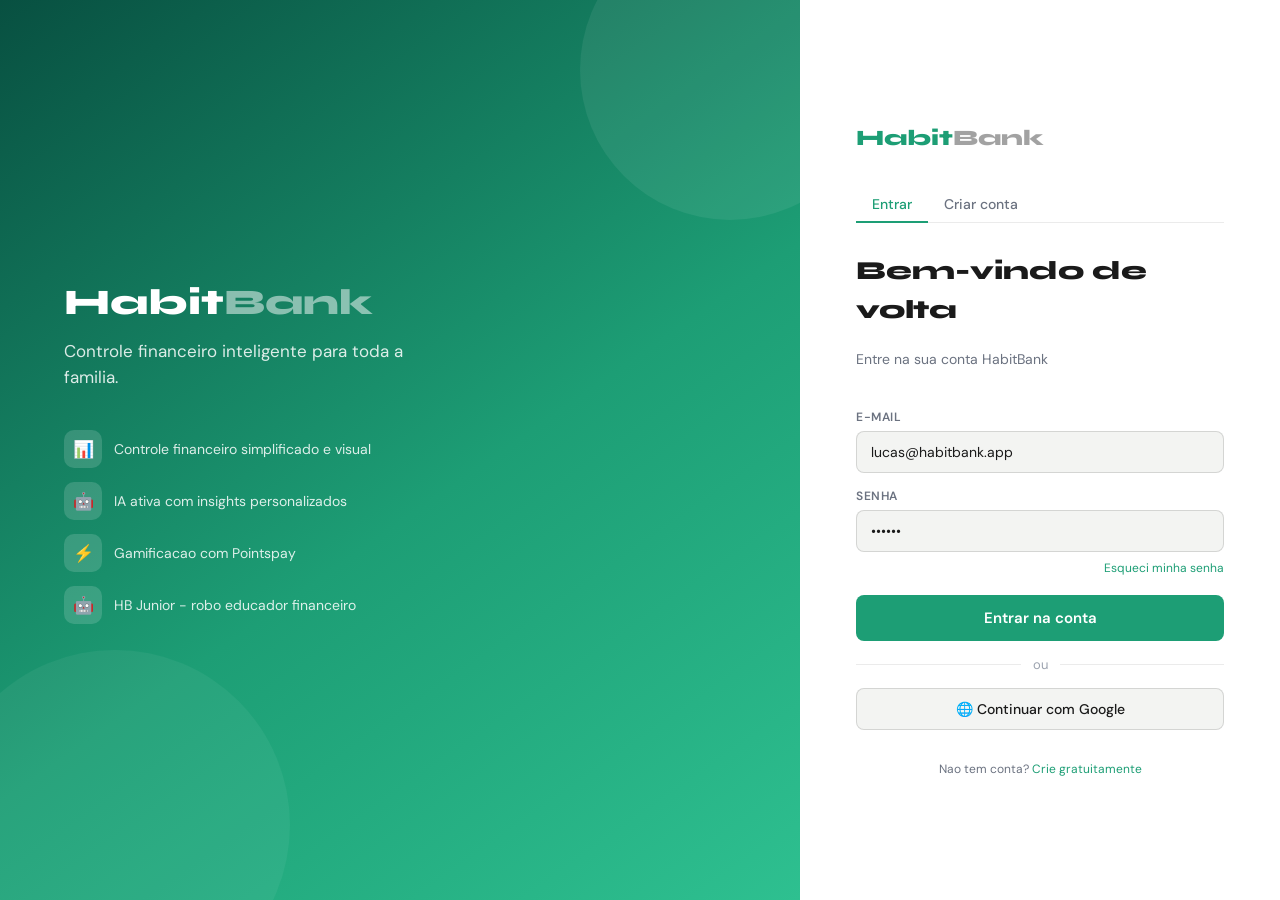
==== commit 9302df64: "upload" ====
--- a/HabitBank/pages/index.html
+++ b/HabitBank/pages/index.html
@@ -3,666 +3,324 @@
 <head>
 <meta charset="UTF-8"/>
 <meta name="viewport" content="width=device-width,initial-scale=1.0"/>
-<title>HabitBank — Beta v3</title>
+<title>HabitBank — Beta v4.1</title>
 <link rel="icon" href="favicon.png" type="image/x-icon">
 <link href="https://fonts.googleapis.com/css2?family=DM+Sans:opsz,wght@9..40,300;9..40,400;9..40,500;9..40,600&family=Syne:wght@700;800&display=swap" rel="stylesheet"/>
-<style>
-*,*::before,*::after{box-sizing:border-box;margin:0;padding:0}
-:root{
-  --green:#1D9E75;--gdark:#085041;--gmid:#0F6E56;--glight:#E1F5EE;--gpale:#f0faf6;
-  --amber:#BA7517;--alight:#FAEEDA;--red:#E24B4A;--rlight:#FCEBEB;
-  --blue:#185FA5;--blight:#E6F1FB;--purple:#534AB7;--plight:#EEEDFE;
-  --jr:#0ea5e9;--jrdark:#0369a1;--jrlight:#e0f2fe;
-  --tx:#1a1a1a;--mu:#6b7280;--ht:#9ca3af;
-  --bg:#f8f9f7;--sf:#fff;--sf2:#f3f4f2;
-  --bd:rgba(0,0,0,.08);--bdm:rgba(0,0,0,.13);
-  --s1:0 1px 4px rgba(0,0,0,.06);--s2:0 4px 16px rgba(0,0,0,.08);--s3:0 8px 32px rgba(0,0,0,.12);
-  --ra:8px;--rb:12px;--rc:18px;--rd:24px;
-  --fd:'Syne',sans-serif;--fb:'DM Sans',sans-serif;
-}
-html{scroll-behavior:smooth}
-body{font-family:var(--fb);background:var(--bg);color:var(--tx);min-height:100vh;font-size:15px;line-height:1.5}
-
-/* SCREENS */
-.screen{display:none;min-height:100vh;flex-direction:column}
-.screen.on{display:flex}
-#sa.on{display:block}
-
-/* ===== LOGIN ===== */
-#sl.on{flex-direction:row;align-items:stretch}
-.ll{flex:1;background:linear-gradient(145deg,var(--gdark),var(--green) 55%,#2ec090);display:flex;flex-direction:column;justify-content:center;padding:4rem;position:relative;overflow:hidden}
-.ll::before{content:'';position:absolute;top:-80px;right:-80px;width:300px;height:300px;border-radius:50%;background:rgba(255,255,255,.07)}
-.ll::after{content:'';position:absolute;bottom:-100px;left:-60px;width:350px;height:350px;border-radius:50%;background:rgba(255,255,255,.05)}
-.ll-z{position:relative;z-index:1}
-.ll-brand{font-family:var(--fd);font-size:36px;font-weight:800;color:#fff;margin-bottom:.5rem}
-.ll-brand span{opacity:.5}
-.ll-tag{font-size:17px;color:rgba(255,255,255,.85);line-height:1.55;max-width:340px;margin-bottom:2.5rem}
-.ll-feats{display:flex;flex-direction:column;gap:14px}
-.ll-feat{display:flex;align-items:center;gap:12px}
-.ll-ico{width:38px;height:38px;border-radius:10px;background:rgba(255,255,255,.15);display:flex;align-items:center;justify-content:center;font-size:17px;flex-shrink:0}
-.ll-txt{font-size:14px;color:rgba(255,255,255,.85)}
-.lr{width:480px;flex-shrink:0;background:var(--sf);display:flex;flex-direction:column;justify-content:center;padding:3rem 3.5rem;overflow-y:auto}
-.lr-logo{font-family:var(--fd);font-size:22px;font-weight:800;color:var(--green);margin-bottom:2rem}
-.lr-logo span{color:var(--tx);opacity:.4}
-.ltabs{display:flex;border-bottom:1px solid var(--bd);margin-bottom:1.75rem}
-.ltab{font-family:var(--fb);font-size:14px;font-weight:500;padding:8px 16px;background:none;border:none;border-bottom:2px solid transparent;color:var(--mu);cursor:pointer;margin-bottom:-1px;transition:all .15s}
-.ltab.on{color:var(--green);border-bottom-color:var(--green)}
-.lf{display:flex;flex-direction:column;gap:14px}
-.lf.hide{display:none}
-.lh1{font-family:var(--fd);font-size:26px;font-weight:800;color:var(--tx);margin-bottom:6px}
-.lsub{font-size:14px;color:var(--mu);margin-bottom:1.5rem}
-.lfield{display:flex;flex-direction:column;gap:5px}
-.llbl{font-size:12px;font-weight:600;color:var(--mu);text-transform:uppercase;letter-spacing:.05em}
-.lin{font-family:var(--fb);font-size:14px;padding:11px 14px;border:1px solid var(--bdm);border-radius:var(--ra);background:var(--sf2);color:var(--tx);outline:none;transition:all .15s;width:100%}
-.lin:focus{border-color:var(--green);background:#fff;box-shadow:0 0 0 3px var(--glight)}
-.lforgot{font-size:12px;color:var(--green);text-align:right;cursor:pointer;margin-top:2px}
-.btn-l{font-family:var(--fb);padding:13px;background:var(--green);color:#fff;border:none;border-radius:var(--ra);font-size:15px;font-weight:600;cursor:pointer;width:100%;margin-top:4px;transition:opacity .15s}
-.btn-l:hover{opacity:.88}
-.ldiv{display:flex;align-items:center;gap:12px;color:var(--ht);font-size:13px}
-.ldiv::before,.ldiv::after{content:'';flex:1;height:1px;background:var(--bd)}
-.btn-soc{font-family:var(--fb);padding:11px;background:var(--sf2);color:var(--tx);border:1px solid var(--bdm);border-radius:var(--ra);font-size:14px;font-weight:500;cursor:pointer;display:flex;align-items:center;justify-content:center;gap:8px;width:100%;transition:all .15s}
-.btn-soc:hover{border-color:var(--green);background:var(--gpale)}
-.lfoot{font-size:12px;color:var(--mu);text-align:center;margin-top:1rem}
-.lfoot a{color:var(--green);cursor:pointer}
-
-/* ===== LANDING ===== */
-#sla .ltopbar{background:var(--sf);border-bottom:1px solid var(--bd);padding:1rem 2.5rem;display:flex;align-items:center;justify-content:space-between}
-.lland-logo{font-family:var(--fd);font-size:22px;font-weight:800;color:var(--green)}
-.lland-logo span{color:var(--tx);opacity:.4}
-.btn-ol{font-family:var(--fb);font-size:13px;font-weight:600;padding:7px 16px;border:1px solid var(--green);border-radius:999px;color:var(--green);background:transparent;cursor:pointer;transition:all .15s}
-.btn-ol:hover{background:var(--green);color:#fff}
-.btn-fl{font-family:var(--fb);font-size:13px;font-weight:600;padding:7px 16px;border:none;border-radius:999px;color:#fff;background:var(--green);cursor:pointer;transition:opacity .15s}
-.btn-fl:hover{opacity:.85}
-.lhero{max-width:900px;margin:0 auto;padding:5rem 2rem 3rem;text-align:center}
-.eyebrow{display:inline-flex;align-items:center;gap:6px;background:var(--glight);border:1px solid rgba(29,158,117,.25);border-radius:999px;padding:5px 14px;font-size:12px;font-weight:600;color:var(--gdark);letter-spacing:.04em;text-transform:uppercase;margin-bottom:1.5rem}
-.lhero h1{font-family:var(--fd);font-size:clamp(32px,5vw,54px);font-weight:800;line-height:1.1;color:var(--tx);margin-bottom:1.25rem}
-.lhero h1 em{color:var(--green);font-style:normal}
-.lhero p{font-size:17px;color:var(--mu);max-width:560px;margin:0 auto 2.5rem;line-height:1.65}
-.cta-row{display:flex;justify-content:center;gap:12px;flex-wrap:wrap;margin-bottom:4rem}
-.btn-cta{font-family:var(--fb);font-size:16px;font-weight:700;padding:14px 32px;background:var(--green);color:#fff;border:none;border-radius:999px;cursor:pointer;box-shadow:0 4px 20px rgba(29,158,117,.35);transition:all .15s}
-.btn-cta:hover{opacity:.88;transform:translateY(-1px)}
-.btn-cta2{font-family:var(--fb);font-size:16px;font-weight:600;padding:14px 32px;background:transparent;color:var(--tx);border:1px solid var(--bdm);border-radius:999px;cursor:pointer;transition:all .15s}
-.btn-cta2:hover{border-color:var(--green);color:var(--green)}
-.pillars{max-width:1000px;margin:0 auto;display:grid;grid-template-columns:repeat(4,1fr);gap:18px;padding:0 2rem 3rem}
-.pillar{background:var(--sf);border:1px solid var(--bd);border-radius:var(--rd);padding:1.75rem 1.5rem;box-shadow:var(--s1);transition:all .2s}
-.pillar:hover{box-shadow:var(--s2);transform:translateY(-3px)}
-.p-ico{width:48px;height:48px;border-radius:14px;display:flex;align-items:center;justify-content:center;font-size:22px;margin-bottom:1rem}
-.p-ico.g{background:var(--glight)}.p-ico.a{background:var(--alight)}.p-ico.b{background:var(--blight)}.p-ico.p{background:var(--plight)}
-.pillar h3{font-family:var(--fd);font-size:15px;font-weight:700;color:var(--tx);margin-bottom:6px}
-.pillar p{font-size:13px;color:var(--mu);line-height:1.6}
-.prof-sec{max-width:900px;margin:0 auto;padding:0 2rem 4rem;text-align:center}
-.sec-ttl{font-family:var(--fd);font-size:26px;font-weight:800;color:var(--tx);margin-bottom:6px}
-.sec-sub{font-size:15px;color:var(--mu);margin-bottom:2rem}
-.prof-cards{display:flex;gap:14px;justify-content:center;flex-wrap:wrap}
-.pc{background:var(--sf);border:1px solid var(--bd);border-radius:var(--rc);padding:1.5rem 1.25rem;width:170px;text-align:center;cursor:pointer;transition:all .2s}
-.pc:hover{border-color:var(--green);box-shadow:0 0 0 3px var(--glight);transform:translateY(-2px)}
-.pc.jr{border-color:var(--jr)}.pc.jr:hover{box-shadow:0 0 0 3px var(--jrlight)}
-.pc-ico{font-size:36px;margin-bottom:10px;display:block}
-.pc-name{font-size:15px;font-weight:700;color:var(--tx)}
-.pc-desc{font-size:12px;color:var(--mu);margin-top:4px}
-.land-footer{background:var(--sf);border-top:1px solid var(--bd);padding:1.5rem 2.5rem;display:flex;align-items:center;justify-content:space-between;font-size:13px;color:var(--mu);flex-wrap:wrap;gap:12px;margin-top:auto}
-
-/* ===== APP SHELL ===== */
-.shell{display:flex;min-height:100vh;max-width:1200px;margin:0 auto}
-.sidebar{width:230px;flex-shrink:0;background:var(--sf);border-right:1px solid var(--bd);display:flex;flex-direction:column;padding:1.5rem 1rem;position:sticky;top:0;height:100vh;overflow-y:auto}
-.s-logo{font-family:var(--fd);font-size:22px;font-weight:800;color:var(--green);letter-spacing:-.5px;margin-bottom:.25rem;padding:0 .5rem}
-.s-logo span{color:var(--tx);opacity:.4}
-.s-beta{display:inline-block;font-size:10px;font-weight:600;letter-spacing:.08em;text-transform:uppercase;background:var(--glight);color:var(--gdark);padding:2px 8px;border-radius:999px;margin:0 0 1.5rem .5rem}
-.nav-grp{font-size:10px;text-transform:uppercase;letter-spacing:.1em;color:var(--ht);font-weight:600;padding:0 .5rem;margin:.9rem 0 .4rem}
-.ni{display:flex;align-items:center;gap:10px;padding:9px 12px;border-radius:var(--ra);cursor:pointer;font-size:14px;font-weight:500;color:var(--mu);transition:all .15s;border:none;background:none;width:100%;text-align:left;font-family:var(--fb)}
-.ni:hover{background:var(--glight);color:var(--gdark)}
-.ni.on{background:var(--green);color:#fff}
-.ni.jr-nav:hover{background:var(--jrlight);color:var(--jrdark)}
-.ni.jr-nav.on{background:var(--jr);color:#fff}
-.ni svg{width:18px;height:18px;opacity:.65;flex-shrink:0}
-.ni.on svg{opacity:1}
-.sb-foot{margin-top:auto;padding-top:1rem;border-top:1px solid var(--bd)}
-.uchip{display:flex;align-items:center;gap:10px;padding:8px 10px;border-radius:var(--rb);background:var(--sf2);cursor:pointer;transition:background .15s}
-.uchip:hover{background:var(--glight)}
-.uava{width:34px;height:34px;border-radius:50%;background:var(--green);display:flex;align-items:center;justify-content:center;font-size:13px;font-weight:700;color:#fff;flex-shrink:0}
-.un{font-size:13px;font-weight:500;color:var(--tx)}
-.ul{font-size:11px;color:var(--mu)}
-.main{flex:1;overflow-y:auto;min-width:0}
-.topbar{background:var(--sf);border-bottom:1px solid var(--bd);padding:.875rem 2rem;display:flex;align-items:center;justify-content:space-between;position:sticky;top:0;z-index:20}
-.tb-ttl{font-family:var(--fd);font-size:18px;font-weight:700;color:var(--tx)}
-.tb-r{display:flex;align-items:center;gap:12px}
-.pts-chip{display:flex;align-items:center;gap:6px;background:var(--alight);border:1px solid rgba(186,117,23,.2);border-radius:999px;padding:5px 12px;font-size:13px;font-weight:600;color:var(--amber)}
-.nb{width:36px;height:36px;border-radius:50%;background:var(--sf2);border:none;cursor:pointer;display:flex;align-items:center;justify-content:center;font-size:17px;position:relative;transition:background .15s}
-.nb:hover{background:var(--glight)}
-.nb-dot{position:absolute;top:5px;right:5px;width:7px;height:7px;border-radius:50%;background:var(--red);border:1.5px solid var(--sf)}
-
-/* MOBILE TOPBAR */
-.mob-top{display:none;background:var(--sf);border-bottom:1px solid var(--bd);padding:.75rem 1rem;align-items:center;justify-content:space-between;position:sticky;top:0;z-index:20}
-.mob-logo{font-family:var(--fd);font-size:20px;font-weight:800;color:var(--green)}
-.mob-logo span{color:var(--tx);opacity:.4}
-
-/* PAGE */
-.page{display:none;padding:2rem;animation:fi .2s ease}
-.page.on{display:block}
-@keyframes fi{from{opacity:0;transform:translateY(6px)}to{opacity:1;transform:translateY(0)}}
-.ph{margin-bottom:1.75rem}
-.ph h1{font-family:var(--fd);font-size:26px;font-weight:800;color:var(--tx);line-height:1.15}
-.ph p{font-size:14px;color:var(--mu);margin-top:5px}
-
-/* GRIDS */
-.g4{display:grid;grid-template-columns:repeat(4,minmax(0,1fr));gap:12px;margin-bottom:1.5rem}
-.g3{display:grid;grid-template-columns:repeat(3,minmax(0,1fr));gap:16px}
-.g2{display:grid;grid-template-columns:repeat(2,minmax(0,1fr));gap:16px}
-
-/* METRIC */
-.met{background:var(--sf);border:1px solid var(--bd);border-radius:var(--rc);padding:1.1rem 1.25rem;box-shadow:var(--s1);transition:all .2s}
-.met:hover{box-shadow:var(--s2);transform:translateY(-2px)}
-.m-lbl{font-size:12px;color:var(--mu);text-transform:uppercase;letter-spacing:.05em;margin-bottom:6px}
-.m-val{font-family:var(--fd);font-size:24px;font-weight:800;line-height:1}
-.m-val.g{color:var(--green)}.m-val.r{color:var(--red)}.m-val.a{color:var(--amber)}.m-val.b{color:var(--blue)}
-.m-sub{font-size:12px;color:var(--mu);margin-top:5px}
-.m-bdg{display:inline-flex;align-items:center;font-size:11px;font-weight:600;padding:2px 7px;border-radius:999px;margin-top:5px}
-.m-bdg.up{background:var(--glight);color:var(--gdark)}.m-bdg.dn{background:var(--rlight);color:var(--red)}
-
-/* CARD */
-.card{background:var(--sf);border:1px solid var(--bd);border-radius:var(--rc);padding:1.25rem 1.5rem;box-shadow:var(--s1);margin-bottom:1.25rem}
-.card-h{display:flex;align-items:center;justify-content:space-between;margin-bottom:1rem}
-.c-ttl{font-size:14px;font-weight:600;color:var(--tx)}
-.c-act{font-size:12px;color:var(--green);font-weight:500;cursor:pointer;background:none;border:none;font-family:var(--fb)}
-.c-act:hover{text-decoration:underline}
-
-/* BALANCE HERO */
-.bhero{background:linear-gradient(135deg,var(--gdark),var(--green) 60%,#2ec090);border-radius:var(--rd);padding:2rem;color:#fff;margin-bottom:1.5rem;position:relative;overflow:hidden}
-.bhero::before{content:'';position:absolute;top:-40px;right:-40px;width:180px;height:180px;border-radius:50%;background:rgba(255,255,255,.07)}
-.bhero::after{content:'';position:absolute;bottom:-60px;left:30%;width:240px;height:240px;border-radius:50%;background:rgba(255,255,255,.05)}
-.b-lbl{font-size:12px;opacity:.75;text-transform:uppercase;letter-spacing:.08em}
-.b-amt{font-family:var(--fd);font-size:42px;font-weight:800;line-height:1.1;margin:6px 0}
-.b-row{display:flex;gap:24px;margin-top:1.25rem;flex-wrap:wrap}
-.b-sl{font-size:11px;opacity:.7}.b-sv{font-size:16px;font-weight:600;margin-top:2px}
-.b-sv.in{color:#86efcb}.b-sv.out{color:#fca5a5}
-
-/* PROGRESS */
-.pb{height:8px;background:var(--sf2);border-radius:999px;overflow:hidden;margin:4px 0}
-.pf{height:100%;border-radius:999px;background:var(--green);transition:width .6s ease}
-.pf.a{background:var(--amber)}.pf.r{background:var(--red)}.pf.b{background:var(--blue)}.pf.j{background:var(--jr)}.pf.p{background:var(--purple)}
-
-/* STREAK */
-.sgrid{display:flex;flex-wrap:wrap;gap:5px}
-.sd{width:30px;height:30px;border-radius:7px;display:flex;align-items:center;justify-content:center;font-size:11px;font-weight:500;background:var(--sf2);color:var(--ht);border:1px solid var(--bd)}
-.sd.dn{background:var(--green);color:#fff;border-color:var(--green)}
-.sd.td{background:var(--glight);color:var(--gdark);border-color:var(--green);border-width:2px;font-weight:700}
-.sd.ms{background:var(--rlight);color:var(--red)}
-
-/* TX */
-.txi{display:flex;align-items:center;justify-content:space-between;padding:11px 0;border-bottom:1px solid var(--bd)}
-.txi:last-child{border-bottom:none;padding-bottom:0}
-.tx-l{display:flex;align-items:center;gap:12px}
-.tx-ico{width:40px;height:40px;border-radius:12px;display:flex;align-items:center;justify-content:center;font-size:18px;flex-shrink:0}
-.tx-ico.g{background:var(--glight)}.tx-ico.r{background:var(--rlight)}.tx-ico.a{background:var(--alight)}.tx-ico.b{background:var(--blight)}
-.tx-nm{font-size:14px;font-weight:500;color:var(--tx)}
-.tx-ct{font-size:12px;color:var(--mu);margin-top:1px}
-.tx-r{text-align:right}
-.tx-v{font-size:14px;font-weight:700}
-.tx-v.p{color:var(--green)}.tx-v.m{color:var(--red)}
-.tx-dt{font-size:11px;color:var(--ht);margin-top:2px}
-
-/* BAR CHART */
-.bchart{display:flex;align-items:flex-end;gap:8px;height:100px}
-.bw{display:flex;flex-direction:column;align-items:center;flex:1;gap:6px}
-.bar{width:100%;border-radius:4px 4px 0 0;min-height:4px;transition:height .5s cubic-bezier(.34,1.56,.64,1)}
-.bar.g{background:var(--green)}.bar.r{background:var(--red);opacity:.75}
-.bl{font-size:10px;color:var(--ht)}
-
-/* POINTS HERO */
-.ph2{background:linear-gradient(135deg,#0a3d2c,var(--gdark) 50%,var(--gmid));border-radius:var(--rd);padding:1.75rem 2rem;display:flex;align-items:center;justify-content:space-between;flex-wrap:wrap;gap:16px;margin-bottom:1.25rem;position:relative;overflow:hidden}
-.ph2::before{content:'';position:absolute;top:-30px;right:-30px;width:150px;height:150px;border-radius:50%;background:rgba(255,255,255,.06)}
-.phl{font-size:11px;color:rgba(255,255,255,.65);text-transform:uppercase;letter-spacing:.1em}
-.phv{font-family:var(--fd);font-size:48px;font-weight:800;color:#fff;line-height:1}
-.phs{font-size:13px;color:rgba(255,255,255,.65);margin-top:4px}
-.pl-bdg{background:rgba(255,255,255,.15);border:1px solid rgba(255,255,255,.25);border-radius:var(--rb);padding:10px 16px;text-align:center}
-.pl-nm{font-size:15px;font-weight:700;color:#fff}
-.pl-ico{font-size:26px;display:block;margin-bottom:4px}
-
-/* LEVEL GRID */
-.lgr{display:grid;grid-template-columns:repeat(4,minmax(0,1fr));gap:10px;margin-bottom:1rem}
-.lc{border:1px solid var(--bd);border-radius:var(--rb);padding:14px 10px;text-align:center;transition:all .2s}
-.lc.cur{border-color:var(--green);border-width:2px;background:var(--glight)}
-.l-ico{font-size:24px;margin-bottom:5px}
-.l-nm{font-size:13px;font-weight:600;color:var(--tx)}
-.lc.cur .l-nm{color:var(--gdark)}
-.l-pts{font-size:11px;color:var(--mu);margin-top:2px}
-
-/* CHALLENGES */
-.chit{border:1px solid var(--bd);border-radius:var(--rb);padding:14px 16px;display:flex;align-items:center;gap:14px;margin-bottom:10px;transition:all .2s}
-.chit:hover{box-shadow:var(--s1)}
-.ch-ico{font-size:24px;flex-shrink:0}
-.ch-inf{flex:1}
-.ch-nm{font-size:14px;font-weight:600;color:var(--tx)}
-.ch-ds{font-size:12px;color:var(--mu);margin-top:2px}
-.ch-pts{font-size:13px;font-weight:700;color:var(--green);background:var(--glight);padding:4px 10px;border-radius:999px;white-space:nowrap}
-
-/* REWARDS */
-.rwg{display:grid;grid-template-columns:repeat(2,minmax(0,1fr));gap:12px}
-.rwc{border:1px solid var(--bd);border-radius:var(--rb);padding:14px;transition:all .2s}
-.rwc:hover{border-color:var(--green);box-shadow:0 0 0 3px var(--glight)}
-.rw-em{font-size:26px;margin-bottom:6px;display:block}
-.rw-nm{font-size:14px;font-weight:600;color:var(--tx)}
-.rw-pt{font-size:12px;color:var(--mu);margin-top:1px}
-.rw-row{display:flex;align-items:center;justify-content:space-between;margin-top:10px}
-.rw-p{font-size:13px;font-weight:700;color:var(--amber)}
-.btn-rs{font-family:var(--fb);font-size:12px;font-weight:600;padding:5px 12px;border-radius:var(--ra);border:1px solid var(--green);background:transparent;color:var(--green);cursor:pointer;transition:all .15s}
-.btn-rs:hover{background:var(--green);color:#fff}
-
-/* PTS EXTRATO */
-.pe-i{display:flex;align-items:center;justify-content:space-between;padding:11px 0;border-bottom:1px solid var(--bd)}
-.pe-i:last-child{border-bottom:none}
-.pe-l{display:flex;align-items:center;gap:12px}
-.pe-ic{width:38px;height:38px;border-radius:10px;display:flex;align-items:center;justify-content:center;font-size:17px;flex-shrink:0}
-.pe-ic.e{background:var(--glight)}.pe-ic.u{background:var(--alight)}.pe-ic.b{background:var(--plight)}
-.pe-nm{font-size:14px;font-weight:500;color:var(--tx)}
-.pe-dt{font-size:12px;color:var(--mu)}
-.pe-v{font-size:14px;font-weight:700}
-.pe-v.e{color:var(--green)}.pe-v.u{color:var(--amber)}
-
-/* FORM */
-.fg{display:grid;grid-template-columns:1fr 1fr;gap:14px}
-.ff{display:flex;flex-direction:column;gap:5px}
-.ff.full{grid-column:1/-1}
-.flbl{font-size:12px;font-weight:600;color:var(--mu);text-transform:uppercase;letter-spacing:.04em}
-.fi,.fsel{font-family:var(--fb);font-size:14px;padding:10px 13px;border:1px solid var(--bdm);border-radius:var(--ra);background:var(--sf2);color:var(--tx);transition:border-color .15s,box-shadow .15s;outline:none;width:100%}
-.fi:focus,.fsel:focus{border-color:var(--green);box-shadow:0 0 0 3px var(--glight)}
-.ttog{display:flex;border:1px solid var(--bdm);border-radius:var(--ra);overflow:hidden;margin-bottom:14px}
-.tb{flex:1;padding:11px;font-family:var(--fb);font-size:14px;font-weight:600;border:none;background:transparent;cursor:pointer;color:var(--mu);transition:all .15s}
-.tb.on.e{background:var(--green);color:#fff}.tb.on.s{background:var(--red);color:#fff}
-.btn-pr{font-family:var(--fb);width:100%;padding:13px;background:var(--green);color:#fff;border:none;border-radius:var(--ra);font-size:15px;font-weight:600;cursor:pointer;transition:opacity .15s;margin-top:6px}
-.btn-pr:hover{opacity:.88}
-
-/* AI */
-.ai-h{background:linear-gradient(135deg,var(--gpale),var(--glight));border:1px solid rgba(29,158,117,.25);border-radius:var(--rd);padding:1.5rem 1.75rem;margin-bottom:1.25rem;display:flex;gap:1rem;align-items:flex-start}
-.ai-orb{width:42px;height:42px;border-radius:50%;background:var(--green);display:flex;align-items:center;justify-content:center;font-size:20px;flex-shrink:0;box-shadow:0 0 0 6px var(--glight)}
-.ai-tag{font-size:11px;font-weight:700;color:var(--green);text-transform:uppercase;letter-spacing:.08em;margin-bottom:4px}
-.ai-tx{font-size:14px;color:var(--gdark);line-height:1.65}
-.ii{display:flex;gap:12px;align-items:flex-start;padding:10px 0;border-bottom:1px solid var(--bd)}
-.ii:last-child{border-bottom:none}
-.id{width:8px;height:8px;border-radius:50%;margin-top:5px;flex-shrink:0}
-.id.g{background:var(--green)}.id.a{background:var(--amber)}.id.r{background:var(--red)}
-.it{font-size:14px;color:var(--tx);line-height:1.55}
-
-/* HB JUNIOR */
-.jhero{background:linear-gradient(135deg,var(--jrdark),var(--jr) 60%,#38bdf8);border-radius:var(--rd);padding:2rem;color:#fff;margin-bottom:1.5rem;position:relative;overflow:hidden;display:flex;justify-content:space-between;align-items:center;flex-wrap:wrap;gap:1rem}
-.jhero::before{content:'';position:absolute;top:-40px;right:-40px;width:180px;height:180px;border-radius:50%;background:rgba(255,255,255,.08)}
-.j-badge{display:inline-flex;align-items:center;gap:6px;background:rgba(255,255,255,.2);border:1px solid rgba(255,255,255,.3);border-radius:999px;padding:4px 12px;font-size:11px;font-weight:700;color:#fff;letter-spacing:.06em;text-transform:uppercase;margin-bottom:10px}
-.robot{font-size:56px;display:block;animation:float 3s ease-in-out infinite}
-@keyframes float{0%,100%{transform:translateY(0)}50%{transform:translateY(-8px)}}
-.jchat{background:var(--sf);border:1px solid var(--bd);border-radius:var(--rc);overflow:hidden;margin-bottom:1.25rem;display:flex;flex-direction:column;height:360px}
-.jmsgs{flex:1;overflow-y:auto;padding:1rem;display:flex;flex-direction:column;gap:10px}
-.jmsg{max-width:80%;padding:10px 14px;border-radius:16px;font-size:14px;line-height:1.5}
-.jmsg.bot{background:var(--jrlight);color:var(--jrdark);align-self:flex-start;border-bottom-left-radius:4px}
-.jmsg.usr{background:var(--green);color:#fff;align-self:flex-end;border-bottom-right-radius:4px}
-.jmsg-s{font-size:11px;font-weight:700;margin-bottom:3px;text-transform:uppercase;letter-spacing:.04em}
-.jchat-in{display:flex;border-top:1px solid var(--bd);padding:.75rem 1rem;gap:10px;align-items:center}
-.jchat-in input{flex:1;font-family:var(--fb);font-size:14px;padding:9px 13px;border:1px solid var(--bdm);border-radius:999px;background:var(--sf2);color:var(--tx);outline:none}
-.jchat-in input:focus{border-color:var(--jr);background:#fff}
-.jchat-send{font-family:var(--fb);padding:9px 18px;background:var(--jr);color:#fff;border:none;border-radius:999px;font-size:13px;font-weight:600;cursor:pointer;transition:opacity .15s}
-.jchat-send:hover{opacity:.88}
-.kid-row{display:flex;gap:12px;flex-wrap:wrap}
-.kc{background:var(--sf);border:1px solid var(--bd);border-radius:var(--rc);padding:1.25rem;flex:1;min-width:160px;cursor:pointer;transition:all .2s}
-.kc:hover{border-color:var(--jr);box-shadow:0 0 0 3px var(--jrlight);transform:translateY(-2px)}
-.kc.sel{border-color:var(--jr);border-width:2px;background:var(--jrlight)}
-.k-ava{width:44px;height:44px;border-radius:50%;display:flex;align-items:center;justify-content:center;font-size:20px;margin-bottom:8px}
-.k-nm{font-size:15px;font-weight:700;color:var(--tx)}
-.k-ag{font-size:12px;color:var(--mu);margin-top:2px}
-.k-pt{font-size:13px;font-weight:600;color:var(--jr);margin-top:6px}
-.jtk{display:flex;align-items:center;gap:14px;padding:12px;border:1px solid var(--bd);border-radius:var(--rb);margin-bottom:10px;transition:all .2s}
-.jtk:hover{border-color:var(--jr)}
-.jt-ico{font-size:22px}
-.jt-inf{flex:1}
-.jt-nm{font-size:14px;font-weight:600;color:var(--tx)}
-.jt-ds{font-size:12px;color:var(--mu);margin-top:2px}
-.jt-pt{font-size:13px;font-weight:700;color:var(--jr);background:var(--jrlight);padding:4px 10px;border-radius:999px}
-.allowc{background:var(--jrlight);border:1px solid rgba(14,165,233,.25);border-radius:var(--rc);padding:1.25rem 1.5rem;margin-bottom:1rem}
-
-/* SETTINGS */
-.stabs{display:flex;gap:6px;flex-wrap:wrap;margin-bottom:1.5rem}
-.stab{font-family:var(--fb);font-size:13px;font-weight:500;padding:7px 14px;border-radius:999px;border:1px solid var(--bdm);background:transparent;color:var(--mu);cursor:pointer;transition:all .15s;white-space:nowrap}
-.stab:hover{background:var(--glight);color:var(--gdark);border-color:var(--green)}
-.stab.on{background:var(--green);color:#fff;border-color:var(--green)}
-.sp{display:none}
-.sp.on{display:block}
-.ss-ttl{font-size:13px;font-weight:700;color:var(--mu);text-transform:uppercase;letter-spacing:.06em;margin-bottom:10px;padding-bottom:8px;border-bottom:1px solid var(--bd)}
-.srow{display:flex;align-items:center;justify-content:space-between;padding:13px 0;border-bottom:1px solid var(--bd);gap:12px}
-.srow:last-child{border-bottom:none}
-.s-lbl{font-size:14px;font-weight:500;color:var(--tx)}
-.s-ds{font-size:12px;color:var(--mu);margin-top:2px}
-.tog{width:44px;height:24px;border-radius:999px;background:var(--bdm);border:none;cursor:pointer;position:relative;transition:background .2s;flex-shrink:0}
-.tog::after{content:'';position:absolute;top:3px;left:3px;width:18px;height:18px;border-radius:50%;background:#fff;transition:transform .2s}
-.tog.on{background:var(--green)}
-.tog.on::after{transform:translateX(20px)}
-.btn-s{font-family:var(--fb);font-size:13px;font-weight:500;padding:6px 14px;border:1px solid var(--bdm);border-radius:var(--ra);background:transparent;color:var(--tx);cursor:pointer;transition:all .15s;white-space:nowrap}
-.btn-s:hover{border-color:var(--green);color:var(--green)}
-.bki{display:flex;align-items:center;gap:14px;border:1px solid var(--bd);border-radius:var(--rb);padding:14px 16px;margin-bottom:10px;flex-wrap:wrap}
-.bk-ico{width:44px;height:44px;border-radius:12px;display:flex;align-items:center;justify-content:center;font-size:20px;flex-shrink:0}
-.bk-nm{font-size:14px;font-weight:600;color:var(--tx)}
-.bk-tp{font-size:12px;color:var(--mu);margin-top:2px}
-.bk-bal{font-size:15px;font-weight:700;color:var(--green);margin-left:auto;margin-right:12px}
-.sbdg{display:inline-flex;align-items:center;font-size:11px;font-weight:600;padding:3px 9px;border-radius:999px;white-space:nowrap}
-.sbdg.ok{background:var(--glight);color:var(--gdark)}.sbdg.wn{background:var(--alight);color:var(--amber)}.sbdg.jr{background:var(--jrlight);color:var(--jrdark)}
-.ri{display:flex;align-items:center;gap:14px;padding:12px;border:1px solid var(--bd);border-radius:var(--rb);margin-bottom:10px;flex-wrap:wrap}
-.r-ava{width:42px;height:42px;border-radius:50%;display:flex;align-items:center;justify-content:center;font-size:18px;flex-shrink:0}
-.r-nm{font-size:14px;font-weight:600;color:var(--tx)}
-.r-rl{font-size:12px;color:var(--mu);margin-top:1px}
-.mg3{display:grid;grid-template-columns:repeat(3,minmax(0,1fr));gap:12px;margin-bottom:1.25rem}
-.mc{background:var(--sf);border:1px solid var(--bd);border-radius:var(--rc);padding:1.1rem 1.25rem;box-shadow:var(--s1)}
-.m-l{font-size:12px;color:var(--mu);text-transform:uppercase;letter-spacing:.05em;margin-bottom:6px}
-.m-v{font-family:var(--fd);font-size:22px;font-weight:800}
-
-/* SOBRE / CONTATO */
-.about-hero{background:linear-gradient(135deg,var(--gdark),var(--green) 60%,#2ec090);border-radius:var(--rd);padding:3rem 2.5rem;color:#fff;margin-bottom:1.5rem;text-align:center;position:relative;overflow:hidden}
-.about-hero::before{content:'';position:absolute;top:-60px;right:-60px;width:250px;height:250px;border-radius:50%;background:rgba(255,255,255,.06)}
-.ctcard{background:var(--sf);border:1px solid var(--bd);border-radius:var(--rc);padding:1.75rem;display:flex;align-items:center;gap:18px;transition:all .2s;text-decoration:none;color:inherit}
-.ctcard:hover{box-shadow:var(--s2);border-color:var(--green);transform:translateY(-2px)}
-.ct-ico{width:56px;height:56px;border-radius:var(--rb);display:flex;align-items:center;justify-content:center;font-size:26px;flex-shrink:0}
-.ct-ico.g{background:var(--glight)}.ct-ico.p{background:var(--plight)}
-.ct-nm{font-size:16px;font-weight:700;color:var(--tx)}
-.ct-vl{font-size:14px;color:var(--green);margin-top:3px}
-.ct-ds{font-size:13px;color:var(--mu);margin-top:2px}
-.vrow{display:flex;align-items:flex-start;gap:16px;padding:14px 0;border-bottom:1px solid var(--bd)}
-.vrow:last-child{border-bottom:none}
-.v-ico{width:44px;height:44px;border-radius:12px;display:flex;align-items:center;justify-content:center;font-size:22px;flex-shrink:0;background:var(--glight)}
-
-/* ONBOARDING */
-.ov{position:fixed;inset:0;background:rgba(0,0,0,.55);display:flex;align-items:center;justify-content:center;z-index:200;padding:1rem}
-.ov.hide{display:none}
-.modal{background:var(--sf);border-radius:var(--rd);padding:2.25rem;max-width:460px;width:100%;box-shadow:var(--s3)}
-.ms{display:none}.ms.on{display:block}
-.m-logo{font-family:var(--fd);font-size:28px;font-weight:800;color:var(--green);margin-bottom:.25rem}
-.m-ttl{font-family:var(--fd);font-size:20px;font-weight:700;margin-bottom:.5rem;color:var(--tx)}
-.m-sub{font-size:14px;color:var(--mu);line-height:1.6;margin-bottom:1.5rem}
-.m-dots{display:flex;gap:6px;justify-content:center;margin-top:1.25rem}
-.mdot{width:8px;height:8px;border-radius:50%;background:var(--bdm);transition:background .2s}
-.mdot.on{background:var(--green)}
-.btn-m{font-family:var(--fb);width:100%;padding:12px;background:var(--green);color:#fff;border:none;border-radius:var(--ra);font-size:15px;font-weight:600;cursor:pointer;transition:opacity .15s}
-.btn-m:hover{opacity:.88}
-.btn-sk{font-family:var(--fb);background:none;border:none;cursor:pointer;color:var(--mu);font-size:13px;display:block;margin:10px auto 0}
-.popts{display:grid;grid-template-columns:1fr 1fr;gap:8px;margin-bottom:1.25rem}
-.popt{border:1.5px solid var(--bdm);border-radius:var(--rb);padding:12px;cursor:pointer;text-align:center;transition:all .15s;font-family:var(--fb);background:var(--sf)}
-.popt:hover{border-color:var(--green);background:var(--gpale)}
-.popt.on{border-color:var(--green);background:var(--glight)}
-.po-ico{font-size:24px;display:block;margin-bottom:5px}
-.po-nm{font-size:13px;font-weight:600;color:var(--tx)}
-.po-ds{font-size:11px;color:var(--mu);margin-top:2px}
-
-/* TOAST */
-.toast{position:fixed;bottom:28px;left:50%;transform:translateX(-50%) translateY(80px);background:#1a1a1a;color:#fff;padding:12px 22px;border-radius:999px;font-size:13px;font-weight:500;box-shadow:var(--s3);z-index:300;white-space:nowrap;transition:transform .3s cubic-bezier(.34,1.56,.64,1);pointer-events:none}
-.toast.show{transform:translateX(-50%) translateY(0)}
-.toast.gt{background:var(--gdark)}
-
-/* MOBILE NAV */
-.mob-nav{display:none}
-
-/* ===============================
-   RESPONSIVE
-=============================== */
-@media(max-width:900px){
-  #sl.on{flex-direction:column;align-items:stretch}
-  .ll{padding:2rem 1.5rem;flex:none;min-height:auto}
-  .ll-brand{font-size:28px}
-  .ll-tag{font-size:15px;margin-bottom:1.5rem}
-  .lr{width:100%;padding:2rem 1.5rem;justify-content:flex-start}
-  .pillars{grid-template-columns:repeat(2,1fr)}
-}
-@media(max-width:768px){
-  .sidebar{display:none}
-  .main{padding-bottom:72px}
-  .mob-top{display:flex}
-  .topbar{display:none}
-  .mob-nav{display:flex;position:fixed;bottom:0;left:0;right:0;background:var(--sf);border-top:1px solid var(--bd);z-index:30;padding:6px 0 10px}
-  .mb{flex:1;display:flex;flex-direction:column;align-items:center;gap:2px;border:none;background:none;cursor:pointer;font-family:var(--fb);font-size:10px;color:var(--mu);transition:color .15s;padding:2px 0}
-  .mb.on{color:var(--green)}
-  .mb svg{width:22px;height:22px}
-  .page{padding:1rem}
-  .ph h1{font-size:22px}
-  .g4{grid-template-columns:repeat(2,minmax(0,1fr))}
-  .g3{grid-template-columns:1fr 1fr}
-  .g2{grid-template-columns:1fr}
-  .fg{grid-template-columns:1fr}
-  .ff.full{grid-column:1/-1}
-  .rwg{grid-template-columns:1fr}
-  .lgr{grid-template-columns:repeat(2,minmax(0,1fr))}
-  .mg3{grid-template-columns:1fr 1fr}
-  .b-amt{font-size:30px}
-  .b-row{gap:14px}
-  .phv{font-size:36px}
-  .pillars{grid-template-columns:1fr;padding:0 1rem 2rem}
-  .lhero{padding:3rem 1rem 2rem}
-  .ltopbar{padding:.75rem 1rem}
-  .prof-sec{padding:0 1rem 3rem}
-  .kid-row{flex-direction:column}
-  .kc{min-width:unset}
-  .jchat{height:300px}
-  .stabs{gap:4px}
-  .stab{font-size:12px;padding:6px 10px}
-  .about-hero{padding:2rem 1.5rem}
-  .bki{flex-wrap:wrap}
-  .bk-bal{margin-left:0;margin-right:0;width:100%}
-}
-@media(max-width:480px){
-  .g4{grid-template-columns:repeat(2,minmax(0,1fr))}
-  .g3{grid-template-columns:1fr}
-  .mg3{grid-template-columns:1fr}
-  .b-row{flex-direction:column;gap:10px}
-  .prof-cards{gap:8px}
-  .pc{width:calc(50% - 8px)}
-  .lhero h1{font-size:28px}
-  .cta-row{flex-direction:column;align-items:center}
-  .jhero{flex-direction:column}
-  .robot{font-size:44px}
-  .pillars{grid-template-columns:1fr}
-  .lgr{grid-template-columns:1fr 1fr}
-  .ph2{flex-direction:column;align-items:flex-start}
-}
-::-webkit-scrollbar{width:5px;height:5px}
-::-webkit-scrollbar-track{background:transparent}
-::-webkit-scrollbar-thumb{background:var(--bdm);border-radius:999px}
-</style>
+<link rel="stylesheet" href="style.css">
 </head>
 <body>
 
 <!-- ========== LOGIN ========== -->
-<div id="sl" class="screen on">
+<div id="sl" class="scr on">
   <div class="ll">
-    <div class="ll-z">
-      <div class="ll-brand">Habit<span>Bank</span></div>
-      <div class="ll-tag">Controle financeiro inteligente para toda a familia.</div>
-      <div class="ll-feats">
-        <div class="ll-feat"><div class="ll-ico">&#128202;</div><div class="ll-txt">Controle financeiro simplificado e visual</div></div>
-        <div class="ll-feat"><div class="ll-ico">&#129302;</div><div class="ll-txt">IA ativa com insights personalizados</div></div>
-        <div class="ll-feat"><div class="ll-ico">&#9889;</div><div class="ll-txt">Gamificacao com Pointspay</div></div>
-        <div class="ll-feat"><div class="ll-ico">&#129302;</div><div class="ll-txt">HB Junior - robo educador financeiro</div></div>
+    <div class="llz">
+      <div class="ll-br">Habit<span>Bank</span></div>
+      <div class="ll-tg">Controle financeiro inteligente para toda a familia.</div>
+      <div class="ll-fs">
+        <div class="ll-f"><div class="ll-fi">&#128202;</div><div class="ll-ft">Controle financeiro simplificado e visual</div></div>
+        <div class="ll-f"><div class="ll-fi">&#129302;</div><div class="ll-ft">IA ativa com insights personalizados</div></div>
+        <div class="ll-f"><div class="ll-fi">&#9889;</div><div class="ll-ft">Gamificacao com Pointspay</div></div>
+        <div class="ll-f"><div class="ll-fi">&#129302;</div><div class="ll-ft">HB Junior - robo educador financeiro</div></div>
       </div>
     </div>
   </div>
   <div class="lr">
-    <div class="lr-logo">Habit<span>Bank</span></div>
+    <div class="lr-lg">Habit<span>Bank</span></div>
     <div class="ltabs">
-      <button class="ltab on" onclick="swTab(this,'sf1')">Entrar</button>
-      <button class="ltab" onclick="swTab(this,'sf2')">Criar conta</button>
-    </div>
-    <div class="lf" id="sf1">
+      <button class="ltab on" onclick="swTab(this,'s1f')">Entrar</button>
+      <button class="ltab" onclick="swTab(this,'s2f')">Criar conta</button>
+    </div>
+    <!-- SIGN IN -->
+    <div class="lf" id="s1f">
       <div class="lh1">Bem-vindo de volta</div>
-      <div class="lsub">Entre na sua conta HabitBank</div>
-      <div class="lfield"><label class="llbl">E-mail</label><input class="lin" type="email" id="le" value="lucas@habitbank.app"/></div>
-      <div class="lfield"><label class="llbl">Senha</label><input class="lin" type="password" id="lp" value="123456"/><div class="lforgot">Esqueci minha senha</div></div>
+      <div class="lsb">Entre na sua conta HabitBank</div>
+      <div class="lfd"><label class="llb">E-mail</label><input class="lin" type="email" id="le" value="lucas@habitbank.app"/></div>
+      <div class="lfd"><label class="llb">Senha</label><input class="lin" type="password" id="lp" value="123456"/><div class="lfg">Esqueci minha senha</div></div>
       <button class="btn-l" onclick="doLogin()">Entrar na conta</button>
-      <div class="ldiv">ou</div>
-      <button class="btn-soc" onclick="doLogin()">&#127760; &nbsp;Continuar com Google</button>
-      <div class="lfoot">Nao tem conta? <a onclick="swTab(document.querySelectorAll('.ltab')[1],'sf2')">Crie gratuitamente</a></div>
-    </div>
-    <div class="lf hide" id="sf2">
-      <div class="lh1">Crie sua conta</div>
-      <div class="lsub">Comece sua jornada financeira hoje</div>
-      <div class="lfield"><label class="llbl">Nome completo</label><input class="lin" type="text" placeholder="Lucas Martins"/></div>
-      <div class="lfield"><label class="llbl">E-mail</label><input class="lin" type="email" placeholder="seu@email.com"/></div>
-      <div class="lfield"><label class="llbl">Senha</label><input class="lin" type="password" placeholder="Minimo 8 caracteres"/></div>
-      <div class="lfield"><label class="llbl">Confirmar senha</label><input class="lin" type="password" placeholder="Repita a senha"/></div>
-      <button class="btn-l" onclick="goLanding()">Criar conta gratis</button>
-      <div class="lfoot">Ao criar uma conta voce concorda com os <a>Termos de Uso</a>.</div>
+      <div class="ldv">ou</div>
+      <button class="btn-sc" onclick="doLogin()">&#127760;&nbsp;Continuar com Google</button>
+      <div class="lfot">Nao tem conta? <a onclick="swTab(document.querySelectorAll('.ltab')[1],'s2f')">Crie gratuitamente</a></div>
+    </div>
+    <!-- REGISTER MULTI-STEP -->
+    <div class="lf hi" id="s2f">
+      <div class="rbar">
+        <div class="rdot cu" id="rd1">1</div><div class="rln" id="rl1"></div>
+        <div class="rdot" id="rd2">2</div><div class="rln" id="rl2"></div>
+        <div class="rdot" id="rd3">3</div><div class="rln" id="rl3"></div>
+        <div class="rdot" id="rd4">4</div><div class="rln" id="rl4"></div>
+        <div class="rdot" id="rd5">5</div>
+      </div>
+      <!-- STEP 1: Dados basicos -->
+      <div class="rst on" id="rs1">
+        <div class="lh1">Crie sua conta</div>
+        <div class="lsb">Comece com seus dados basicos</div>
+        <div class="lfd"><label class="llb">Nome completo</label><input class="lin" type="text" id="rn" placeholder="Seu nome completo"/></div>
+        <div class="lfd"><label class="llb">E-mail</label><input class="lin" type="email" id="re" placeholder="seu@email.com"/></div>
+        <div class="lfd"><label class="llb">Telefone</label>
+          <div class="ph-rw">
+            <select class="lin ph-dd" id="rddi">
+              <option value="+55">&#127463;&#127479; +55</option>
+              <option value="+1">&#127482;&#127480; +1</option>
+              <option value="+351">&#127477;&#127481; +351</option>
+              <option value="+34">&#127466;&#127480; +34</option>
+              <option value="+49">&#127465;&#127466; +49</option>
+              <option value="+33">&#127467;&#127479; +33</option>
+              <option value="+44">&#127468;&#127463; +44</option>
+              <option value="+39">&#127470;&#127481; +39</option>
+              <option value="+54">&#127462;&#127479; +54</option>
+            </select>
+            <input class="lin" type="tel" id="rph" placeholder="(00) 00000-0000" style="flex:1"/>
+          </div>
+        </div>
+        <div class="lfd"><label class="llb">Senha</label><input class="lin" type="password" id="rs" placeholder="Minimo 8 caracteres"/></div>
+        <div class="lfd"><label class="llb">Confirmar senha</label><input class="lin" type="password" id="rs2" placeholder="Repita a senha"/></div>
+        <button class="btn-l" onclick="rNext(2)">Continuar</button>
+        <div class="lfot">Ja tem conta? <a onclick="swTab(document.querySelectorAll('.ltab')[0],'s1f')">Entrar</a></div>
+      </div>
+      <!-- STEP 2: Tipo de uso -->
+      <div class="rst" id="rs2">
+        <div class="lh1">Como vai usar?</div>
+        <div class="lsb">Escolha o perfil que melhor descreve voce</div>
+        <div class="uso-g">
+          <button class="uso-o" onclick="selUso(this,'ind')"><span class="uso-i">&#128100;</span><div class="uso-n">Individual</div><div class="uso-d">Uso pessoal</div></button>
+          <button class="uso-o" onclick="selUso(this,'cas')"><span class="uso-i">&#128145;</span><div class="uso-n">Casal</div><div class="uso-d">Dois parceiros</div></button>
+          <button class="uso-o" onclick="selUso(this,'fam')"><span class="uso-i">&#127968;</span><div class="uso-n">Familia</div><div class="uso-d">Pais e filhos</div></button>
+          <button class="uso-o" onclick="selUso(this,'rep')"><span class="uso-i">&#128101;</span><div class="uso-n">Republica</div><div class="uso-d">Moradia compartilhada</div></button>
+          <button class="uso-o" onclick="selUso(this,'pme')"><span class="uso-i">&#127978;</span><div class="uso-n">Pequena empresa</div><div class="uso-d">Ate 49 funcionarios</div></button>
+          <button class="uso-o" onclick="selUso(this,'mme')"><span class="uso-i">&#127970;</span><div class="uso-n">Media empresa</div><div class="uso-d">50 a 499 funcionarios</div></button>
+        </div>
+        <!-- Extra: Casal -->
+        <div class="xf" id="xf-cas">
+          <div class="xf-ttl">&#128145; Dados do parceiro(a)</div>
+          <div class="lfd"><label class="llb">Nome do parceiro(a)</label><input class="lin" id="xpar" placeholder="Nome completo"/></div>
+          <div class="lfd"><label class="llb">E-mail do parceiro(a)</label><input class="lin" id="xpare" type="email" placeholder="email@parceiro.com"/></div>
+        </div>
+        <!-- Extra: Republica -->
+        <div class="xf" id="xf-rep">
+          <div class="xf-ttl">&#128101; Moradores da republica</div>
+          <div class="lfd"><label class="llb">Morador 2</label><input class="lin" id="xr2" placeholder="Nome completo"/></div>
+          <div class="lfd"><label class="llb">Morador 3 (opcional)</label><input class="lin" id="xr3" placeholder="Nome completo"/></div>
+          <div class="lfd"><label class="llb">Morador 4 (opcional)</label><input class="lin" id="xr4" placeholder="Nome completo"/></div>
+          <div style="font-size:12px;color:var(--mu)">Voce pode convidar mais moradores depois nas configuracoes.</div>
+        </div>
+        <!-- Extra: Empresa -->
+        <div class="xf" id="xf-emp">
+          <div class="xf-ttl">&#127970; Dados da empresa</div>
+          <div class="lfd"><label class="llb">Razao social</label><input class="lin" id="xenm" placeholder="Nome da empresa"/></div>
+          <div class="lfd"><label class="llb">CNPJ</label><input class="lin" id="xcnpj" placeholder="00.000.000/0000-00" maxlength="18" oninput="fmtCNPJ(this)"/></div>
+          <div class="lfd"><label class="llb">Cargo do responsavel</label><input class="lin" id="xcargo" placeholder="Ex: CEO, Diretor Financeiro"/></div>
+        </div>
+        <button class="btn-l" onclick="rNext(3)">Continuar</button>
+        <button class="rbk" onclick="rNext(1)">&#8592; Voltar</button>
+      </div>
+      <!-- STEP 3: Idioma -->
+      <div class="rst" id="rs3">
+        <div class="lh1">Idioma do app</div>
+        <div class="lsb">Escolha o idioma para sua experiencia</div>
+        <div class="lg-g" id="reg-lg">
+          <button class="lg-o on" onclick="selLg(this,'pt-BR')"><span class="lg-f">&#127463;&#127479;</span><div class="lg-n">Portugues</div><div class="lg-a">PT-BR</div></button>
+          <button class="lg-o" onclick="selLg(this,'en-US')"><span class="lg-f">&#127482;&#127480;</span><div class="lg-n">English</div><div class="lg-a">EN-US</div></button>
+          <button class="lg-o" onclick="selLg(this,'es-ES')"><span class="lg-f">&#127466;&#127480;</span><div class="lg-n">Espanol</div><div class="lg-a">ES</div></button>
+          <button class="lg-o" onclick="selLg(this,'fr-FR')"><span class="lg-f">&#127467;&#127479;</span><div class="lg-n">Francais</div><div class="lg-a">FR</div></button>
+          <button class="lg-o" onclick="selLg(this,'de-DE')"><span class="lg-f">&#127465;&#127466;</span><div class="lg-n">Deutsch</div><div class="lg-a">DE</div></button>
+          <button class="lg-o" onclick="selLg(this,'it-IT')"><span class="lg-f">&#127470;&#127481;</span><div class="lg-n">Italiano</div><div class="lg-a">IT</div></button>
+        </div>
+        <button class="btn-l" onclick="rNext(4)" style="margin-top:.5rem">Continuar</button>
+        <button class="rbk" onclick="rNext(2)">&#8592; Voltar</button>
+      </div>
+      <!-- STEP 4: 2FA -->
+      <div class="rst" id="rs4">
+        <div class="lh1">Verificacao em 2 etapas</div>
+        <div class="lsb">Enviamos um codigo de 6 digitos para confirmar sua identidade.</div>
+        <div style="background:var(--gl);border:1px solid rgba(29,158,117,.2);border-radius:var(--ra);padding:12px 14px;font-size:13px;color:var(--gd);display:flex;align-items:center;gap:8px;margin-bottom:.5rem">
+          <span>&#128241;</span><span id="r4ph">+55 (00) 00000-0000</span>
+          <button onclick="rNext(1)" style="margin-left:auto;font-family:var(--fb);background:none;border:none;color:var(--g);font-size:12px;cursor:pointer;font-weight:600">Alterar</button>
+        </div>
+        <div class="pin-rw">
+          <input class="pin-i" maxlength="1" type="text" inputmode="numeric" oninput="pinFwd(this,0)"/>
+          <input class="pin-i" maxlength="1" type="text" inputmode="numeric" oninput="pinFwd(this,1)"/>
+          <input class="pin-i" maxlength="1" type="text" inputmode="numeric" oninput="pinFwd(this,2)"/>
+          <input class="pin-i" maxlength="1" type="text" inputmode="numeric" oninput="pinFwd(this,3)"/>
+          <input class="pin-i" maxlength="1" type="text" inputmode="numeric" oninput="pinFwd(this,4)"/>
+          <input class="pin-i" maxlength="1" type="text" inputmode="numeric" oninput="pinFwd(this,5)"/>
+        </div>
+        <button class="btn-l" onclick="rNext(5)">Verificar e continuar</button>
+        <div style="text-align:center;margin-top:.75rem">
+          <button style="font-family:var(--fb);background:none;border:none;color:var(--g);font-size:13px;cursor:pointer" onclick="toast('Novo codigo enviado! &#128241;',true)">Reenviar codigo</button>
+        </div>
+        <button class="rbk" onclick="rNext(3)">&#8592; Voltar</button>
+      </div>
+      <!-- STEP 5: Sucesso -->
+      <div class="rst" id="rs5">
+        <div style="text-align:center;padding:.5rem 0">
+          <div style="font-size:52px;margin-bottom:1rem">&#127881;</div>
+          <div class="lh1" style="text-align:center">Conta criada!</div>
+          <div class="lsb" style="text-align:center">Voce ganhou <strong style="color:var(--g)">200 Pointspay</strong> de bonus por se cadastrar!</div>
+          <div style="background:var(--gl);border:1px solid rgba(29,158,117,.2);border-radius:var(--rb);padding:14px;margin:1rem 0;font-size:14px;color:var(--gd);line-height:1.7;text-align:left">&#9989; E-mail verificado<br>&#9989; Telefone confirmado via SMS<br>&#9989; Perfil e idioma configurados</div>
+          <button class="btn-l" onclick="enterApp()">Acessar o HabitBank</button>
+        </div>
+      </div>
     </div>
   </div>
 </div>
 
 <!-- ========== LANDING ========== -->
-<div id="sla" class="screen">
-  <div class="ltopbar">
-    <div class="lland-logo">Habit<span>Bank</span></div>
+<div id="sla" class="scr">
+  <div class="ltb">
+    <div class="llo">Habit<span>Bank</span></div>
     <div style="display:flex;gap:8px">
       <button class="btn-ol" onclick="goLogin()">Entrar</button>
       <button class="btn-fl" onclick="enterApp()">Criar conta</button>
     </div>
   </div>
-  <div class="lhero">
-    <div class="eyebrow">&#10024; Versao Beta - Acesso antecipado</div>
+  <div class="lhe">
+    <div class="eyb">&#10024; Versao Beta</div>
     <h1>Sua vida financeira,<br><em>organizada de verdade.</em></h1>
     <p>O HabitBank une controle financeiro, inteligencia artificial e gamificacao para transformar sua relacao com o dinheiro e de toda a familia.</p>
-    <div class="cta-row">
-      <button class="btn-cta" onclick="enterApp()">Acessar o app &rarr;</button>
-      <button class="btn-cta2" onclick="goLogin()">Ja tenho conta</button>
-    </div>
-  </div>
-  <div class="pillars">
-    <div class="pillar"><div class="p-ico g">&#128202;</div><h3>Controle simplificado</h3><p>Registre entradas e saidas com categorizacao inteligente e visualizacao clara.</p></div>
-    <div class="pillar"><div class="p-ico a">&#129302;</div><h3>IA ativa</h3><p>Analisa comportamento, sugere melhorias e envia lembretes para manter consistencia.</p></div>
-    <div class="pillar"><div class="p-ico b">&#9889;</div><h3>Gamificacao Pointspay</h3><p>Ganhe pontos por cada movimentacao e troque por recompensas reais!</p></div>
-    <div class="pillar"><div class="p-ico p">&#129302;</div><h3>HB Junior</h3><p>Robo educador financeiro para criancas com missoes, mesada e conquistas.</p></div>
-  </div>
-  <div class="prof-sec">
-    <div class="sec-ttl">Para cada perfil, uma experiencia</div>
-    <div class="sec-sub">Do controle pessoal a educacao financeira infantil</div>
-    <div class="prof-cards">
-      <div class="pc" onclick="enterApp()"><span class="pc-ico">&#128100;</span><div class="pc-name">Pessoa fisica</div><div class="pc-desc">Controle pessoal</div></div>
-      <div class="pc" onclick="enterApp()"><span class="pc-ico">&#127978;</span><div class="pc-name">Microempreendedor</div><div class="pc-desc">MEI e negocios</div></div>
-      <div class="pc" onclick="enterApp()"><span class="pc-ico">&#127970;</span><div class="pc-name">Empresa</div><div class="pc-desc">PME com equipe</div></div>
-      <div class="pc jr" onclick="enterApp()"><span class="pc-ico">&#129302;</span><div class="pc-name">HB Junior</div><div class="pc-desc">Robo educador</div></div>
-    </div>
-  </div>
-  <div class="land-footer">
-    <div>&copy; 2025 HabitBank &mdash; Beta v3</div>
-    <div style="display:flex;gap:20px"><span style="cursor:pointer">Termos</span><span style="cursor:pointer">Privacidade</span><span style="cursor:pointer" onclick="enterApp()">App</span></div>
+    <div class="cta-r">
+      <button class="btn-ct" onclick="enterApp()">Acessar o app &rarr;</button>
+      <button class="btn-ct2" onclick="goLogin()">Ja tenho conta</button>
+    </div>
+  </div>
+  <div class="pill-g">
+    <div class="pill"><div class="pill-ic pi-g">&#128202;</div><h3>Controle simplificado</h3><p>Registre entradas e saidas com categorizacao inteligente e visualizacao clara.</p></div>
+    <div class="pill"><div class="pill-ic pi-a">&#129302;</div><h3>IA ativa</h3><p>Analisa comportamento, sugere melhorias e envia lembretes para manter consistencia.</p></div>
+    <div class="pill"><div class="pill-ic pi-b">&#9889;</div><h3>Gamificacao Pointspay</h3><p>Ganhe pontos por cada movimentacao e troque por recompensas reais!</p></div>
+    <div class="pill"><div class="pill-ic pi-p">&#129302;</div><h3>HB Junior</h3><p>Robo educador financeiro para criancas com missoes, mesada e conquistas.</p></div>
+  </div>
+  <div class="prof-s">
+    <div class="sec-t">Para cada perfil, uma experiencia</div>
+    <div class="sec-s">Do controle pessoal a educacao financeira infantil</div>
+    <div class="pc-g">
+      <div class="pc" onclick="enterApp()"><span class="pc-i">&#128100;</span><div class="pc-n">Pessoa fisica</div><div class="pc-d">Controle pessoal</div></div>
+      <div class="pc" onclick="enterApp()"><span class="pc-i">&#127978;</span><div class="pc-n">MEI</div><div class="pc-d">Pequenos negocios</div></div>
+      <div class="pc" onclick="enterApp()"><span class="pc-i">&#127970;</span><div class="pc-n">Empresa</div><div class="pc-d">PME com equipe</div></div>
+      <div class="pc jrc" onclick="enterApp()"><span class="pc-i">&#129302;</span><div class="pc-n">HB Junior</div><div class="pc-d">Robo educador</div></div>
+    </div>
+  </div>
+  <div class="lftr">
+    <div>&copy; 2025 HabitBank &mdash; Beta v4</div>
+    <div style="display:flex;gap:20px"><span style="cursor:pointer">Termos</span><span style="cursor:pointer">Privacidade</span></div>
   </div>
 </div>
 
 <!-- ========== APP ========== -->
-<div id="sa" class="screen">
-
-  <!-- ONBOARDING -->
+<div id="sa" class="scr">
+
+  <!-- ONBOARDING MODAL -->
   <div class="ov" id="ov">
-    <div class="modal">
-      <div class="ms on" id="s1">
-        <div class="m-logo">HabitBank</div>
-        <div style="font-size:11px;color:var(--mu);letter-spacing:.06em;text-transform:uppercase;margin-bottom:1.25rem">Versao Beta v3</div>
-        <div class="m-ttl">Bem-vindo a sua nova vida financeira</div>
-        <div class="m-sub">Vamos configurar sua conta em menos de 2 minutos.</div>
+    <div class="mdl">
+      <div class="mst on" id="m1">
+        <div class="mlo">HabitBank</div>
+        <div style="font-size:11px;color:var(--mu);letter-spacing:.06em;text-transform:uppercase;margin-bottom:1.25rem">Versao Beta v4</div>
+        <div class="mtt">Bem-vindo a sua nova vida financeira</div>
+        <div class="msb">Vamos configurar sua conta em menos de 2 minutos.</div>
         <button class="btn-m" onclick="nxStep(2)">Comecar configuracao</button>
         <button class="btn-sk" onclick="closeOv()">Pular e explorar agora</button>
-        <div class="m-dots"><div class="mdot on"></div><div class="mdot"></div><div class="mdot"></div><div class="mdot"></div></div>
-      </div>
-      <div class="ms" id="s2">
-        <div class="m-ttl">Qual e o seu perfil?</div>
-        <div class="m-sub">Personalizamos com base no seu objetivo.</div>
-        <div class="popts">
-          <button class="popt" onclick="selP(this)"><span class="po-ico">&#128100;</span><div class="po-nm">Pessoa fisica</div><div class="po-ds">Controle pessoal</div></button>
-          <button class="popt" onclick="selP(this)"><span class="po-ico">&#127978;</span><div class="po-nm">MEI</div><div class="po-ds">Pequenos negocios</div></button>
-          <button class="popt" onclick="selP(this)"><span class="po-ico">&#127970;</span><div class="po-nm">Empresa</div><div class="po-ds">PME</div></button>
-          <button class="popt" onclick="selP(this)"><span class="po-ico">&#127891;</span><div class="po-nm">Estudante</div><div class="po-ds">Comecando</div></button>
+        <div class="mds"><div class="mdt on"></div><div class="mdt"></div><div class="mdt"></div><div class="mdt"></div></div>
+      </div>
+      <div class="mst" id="m2">
+        <div class="mtt">Qual e o seu perfil?</div>
+        <div class="msb">Personalizamos com base no seu objetivo.</div>
+        <div class="pop">
+          <button class="pop-o" onclick="selPop(this)"><span class="pop-i">&#128100;</span><div class="pop-n">Pessoa fisica</div><div class="pop-d">Controle pessoal</div></button>
+          <button class="pop-o" onclick="selPop(this)"><span class="pop-i">&#127978;</span><div class="pop-n">MEI</div><div class="pop-d">Pequenos negocios</div></button>
+          <button class="pop-o" onclick="selPop(this)"><span class="pop-i">&#127970;</span><div class="pop-n">Empresa</div><div class="pop-d">PME</div></button>
+          <button class="pop-o" onclick="selPop(this)"><span class="pop-i">&#127891;</span><div class="pop-n">Estudante</div><div class="pop-d">Comecando</div></button>
         </div>
         <button class="btn-m" onclick="nxStep(3)">Continuar</button>
-        <div class="m-dots"><div class="mdot"></div><div class="mdot on"></div><div class="mdot"></div><div class="mdot"></div></div>
-      </div>
-      <div class="ms" id="s3">
-        <div class="m-ttl">Situacao financeira atual</div>
-        <div class="m-sub">Ajuda a IA a preparar seus primeiros insights.</div>
+        <div class="mds"><div class="mdt"></div><div class="mdt on"></div><div class="mdt"></div><div class="mdt"></div></div>
+      </div>
+      <div class="mst" id="m3">
+        <div class="mtt">Situacao financeira atual</div>
+        <div class="msb">Ajuda a IA a preparar seus primeiros insights.</div>
         <div style="display:flex;flex-direction:column;gap:12px;margin-bottom:1.25rem">
-          <div class="ff"><label class="flbl">Renda mensal (R$)</label><input class="fi" type="number" placeholder="Ex: 4.000"/></div>
-          <div class="ff"><label class="flbl">Media de gastos (R$)</label><input class="fi" type="number" placeholder="Ex: 2.500"/></div>
-          <div class="ff"><label class="flbl">Objetivo principal</label><select class="fsel"><option>Controlar gastos</option><option>Montar reserva</option><option>Quitar dividas</option><option>Investir</option></select></div>
+          <div class="ff"><label class="flb">Renda mensal (R$)</label><input class="fi" type="number" placeholder="Ex: 4.000"/></div>
+          <div class="ff"><label class="flb">Media de gastos (R$)</label><input class="fi" type="number" placeholder="Ex: 2.500"/></div>
+          <div class="ff"><label class="flb">Objetivo principal</label><select class="fsl"><option>Controlar gastos</option><option>Montar reserva</option><option>Quitar dividas</option><option>Investir</option></select></div>
         </div>
         <button class="btn-m" onclick="nxStep(4)">Proximo</button>
-        <div class="m-dots"><div class="mdot"></div><div class="mdot"></div><div class="mdot on"></div><div class="mdot"></div></div>
-      </div>
-      <div class="ms" id="s4">
+        <div class="mds"><div class="mdt"></div><div class="mdt"></div><div class="mdt on"></div><div class="mdt"></div></div>
+      </div>
+      <div class="mst" id="m4">
         <div style="text-align:center;padding:.5rem 0">
           <div style="font-size:52px;margin-bottom:1rem">&#127881;</div>
-          <div class="m-ttl" style="text-align:center">Tudo pronto, Lucas!</div>
-          <div class="m-sub" style="text-align:center">Voce ganhou <strong style="color:var(--green)">200 Pointspay</strong> de bonus!</div>
+          <div class="mtt" style="text-align:center">Tudo pronto, Lucas!</div>
+          <div class="msb" style="text-align:center">Voce ganhou <strong style="color:var(--g)">200 Pointspay</strong> de bonus!</div>
           <button class="btn-m" onclick="closeOv()">Acessar o HabitBank</button>
         </div>
-        <div class="m-dots" style="margin-top:1.25rem"><div class="mdot"></div><div class="mdot"></div><div class="mdot"></div><div class="mdot on"></div></div>
+        <div class="mds" style="margin-top:1.25rem"><div class="mdt"></div><div class="mdt"></div><div class="mdt"></div><div class="mdt on"></div></div>
       </div>
     </div>
   </div>
 
   <div class="shell">
     <!-- SIDEBAR -->
-    <aside class="sidebar">
-      <div class="s-logo">Habit<span>Bank</span></div>
-      <div class="s-beta">Beta v3</div>
-      <div class="nav-grp">Principal</div>
-      <button class="ni on" onclick="goPage('dashboard',this)"><svg viewBox="0 0 24 24" fill="none" stroke="currentColor" stroke-width="2"><rect x="3" y="3" width="7" height="7" rx="1"/><rect x="14" y="3" width="7" height="7" rx="1"/><rect x="3" y="14" width="7" height="7" rx="1"/><rect x="14" y="14" width="7" height="7" rx="1"/></svg>Dashboard</button>
-      <button class="ni" onclick="goPage('registrar',this)"><svg viewBox="0 0 24 24" fill="none" stroke="currentColor" stroke-width="2"><circle cx="12" cy="12" r="9"/><path d="M12 8v8M8 12h8"/></svg>Registrar</button>
-      <button class="ni" onclick="goPage('extrato',this)"><svg viewBox="0 0 24 24" fill="none" stroke="currentColor" stroke-width="2"><path d="M9 5H7a2 2 0 00-2 2v12a2 2 0 002 2h10a2 2 0 002-2V7a2 2 0 00-2-2h-2M9 5a2 2 0 002 2h2a2 2 0 002-2M9 5a2 2 0 012-2h2a2 2 0 012 2"/></svg>Extrato</button>
-      <button class="ni" onclick="goPage('metas',this)"><svg viewBox="0 0 24 24" fill="none" stroke="currentColor" stroke-width="2"><path d="M12 22s8-4 8-10V5l-8-3-8 3v7c0 6 8 10 8 10z"/></svg>Metas</button>
-      <div class="nav-grp">Familia</div>
-      <button class="ni jr-nav" onclick="goPage('junior',this)"><svg viewBox="0 0 24 24" fill="none" stroke="currentColor" stroke-width="2"><circle cx="12" cy="8" r="4"/><path d="M8 21v-1a4 4 0 018 0v1"/><path d="M16 11c2 .5 4 2 4 5M8 11c-2 .5-4 2-4 5"/></svg>HB Junior</button>
-      <div class="nav-grp">Recompensas</div>
-      <button class="ni" onclick="goPage('pointspay',this)"><svg viewBox="0 0 24 24" fill="none" stroke="currentColor" stroke-width="2"><polygon points="13 2 3 14 12 14 11 22 21 10 12 10 13 2"/></svg>Pointspay</button>
-      <div class="nav-grp">Inteligencia</div>
+    <aside class="sdb">
+      <div class="s-lg">Habit<span>Bank</span></div>
+      <div class="s-bt">Beta v4</div>
+      <div class="ng">Principal</div>
+      <button class="ni on" onclick="goPage('d',this)"><svg viewBox="0 0 24 24" fill="none" stroke="currentColor" stroke-width="2"><rect x="3" y="3" width="7" height="7" rx="1"/><rect x="14" y="3" width="7" height="7" rx="1"/><rect x="3" y="14" width="7" height="7" rx="1"/><rect x="14" y="14" width="7" height="7" rx="1"/></svg>Dashboard</button>
+      <button class="ni" onclick="goPage('r',this)"><svg viewBox="0 0 24 24" fill="none" stroke="currentColor" stroke-width="2"><circle cx="12" cy="12" r="9"/><path d="M12 8v8M8 12h8"/></svg>Registrar</button>
+      <button class="ni" onclick="goPage('e',this)"><svg viewBox="0 0 24 24" fill="none" stroke="currentColor" stroke-width="2"><path d="M9 5H7a2 2 0 00-2 2v12a2 2 0 002 2h10a2 2 0 002-2V7a2 2 0 00-2-2h-2M9 5a2 2 0 002 2h2a2 2 0 002-2M9 5a2 2 0 012-2h2a2 2 0 012 2"/></svg>Extrato</button>
+      <button class="ni" onclick="goPage('m',this)"><svg viewBox="0 0 24 24" fill="none" stroke="currentColor" stroke-width="2"><path d="M12 22s8-4 8-10V5l-8-3-8 3v7c0 6 8 10 8 10z"/></svg>Metas</button>
+      <div class="ng">Familia</div>
+      <button class="ni jn" onclick="goPage('j',this)"><svg viewBox="0 0 24 24" fill="none" stroke="currentColor" stroke-width="2"><circle cx="12" cy="8" r="4"/><path d="M8 21v-1a4 4 0 018 0v1"/><path d="M16 11c2 .5 4 2 4 5M8 11c-2 .5-4 2-4 5"/></svg>HB Junior</button>
+      <div class="ng">Recompensas</div>
+      <button class="ni" onclick="goPage('p',this)"><svg viewBox="0 0 24 24" fill="none" stroke="currentColor" stroke-width="2"><polygon points="13 2 3 14 12 14 11 22 21 10 12 10 13 2"/></svg>Pointspay</button>
+      <div class="ng">Inteligencia</div>
       <button class="ni" onclick="goPage('ia',this)"><svg viewBox="0 0 24 24" fill="none" stroke="currentColor" stroke-width="2"><path d="M9.5 2A2.5 2.5 0 0112 4.5v15a2.5 2.5 0 01-5 0v-15A2.5 2.5 0 019.5 2zM14.5 8A2.5 2.5 0 0117 10.5v9a2.5 2.5 0 01-5 0v-9A2.5 2.5 0 0114.5 8z"/></svg>IA Financeira</button>
-      <div class="nav-grp">Conta</div>
-      <button class="ni" onclick="goPage('config',this)"><svg viewBox="0 0 24 24" fill="none" stroke="currentColor" stroke-width="2"><circle cx="12" cy="12" r="3"/><path d="M19.4 15a1.65 1.65 0 00.33 1.82l.06.06a2 2 0 010 2.83 2 2 0 01-2.83 0l-.06-.06a1.65 1.65 0 00-1.82-.33 1.65 1.65 0 00-1 1.51V21a2 2 0 01-4 0v-.09A1.65 1.65 0 009 19.4a1.65 1.65 0 00-1.82.33l-.06-.06a2 2 0 01-2.83-2.83l.06-.06A1.65 1.65 0 004.68 15a1.65 1.65 0 00-1.51-1H3a2 2 0 010-4h.09A1.65 1.65 0 004.6 9a1.65 1.65 0 00-.33-1.82l-.06-.06a2 2 0 012.83-2.83l.06.06A1.65 1.65 0 009 4.68a1.65 1.65 0 001-1.51V3a2 2 0 014 0v.09a1.65 1.65 0 001 1.51 1.65 1.65 0 001.82-.33l.06-.06a2 2 0 012.83 2.83l-.06.06A1.65 1.65 0 0019.4 9a1.65 1.65 0 001.51 1H21a2 2 0 010 4h-.09a1.65 1.65 0 00-1.51 1z"/></svg>Configuracoes</button>
-      <button class="ni" onclick="goPage('sobre',this)"><svg viewBox="0 0 24 24" fill="none" stroke="currentColor" stroke-width="2"><circle cx="12" cy="12" r="10"/><path d="M12 16v-4M12 8h.01"/></svg>Sobre nos</button>
-      <button class="ni" onclick="goPage('contato',this)"><svg viewBox="0 0 24 24" fill="none" stroke="currentColor" stroke-width="2"><path d="M21 15a2 2 0 01-2 2H7l-4 4V5a2 2 0 012-2h14a2 2 0 012 2z"/></svg>Contato</button>
-      <div class="sb-foot">
-        <div class="uchip" onclick="goPage('config',null)">
-          <div class="uava">LM</div>
+      <div class="ng">Conta</div>
+      <button class="ni" onclick="goPage('cfg',this)"><svg viewBox="0 0 24 24" fill="none" stroke="currentColor" stroke-width="2"><circle cx="12" cy="12" r="3"/><path d="M19.4 15a1.65 1.65 0 00.33 1.82l.06.06a2 2 0 010 2.83 2 2 0 01-2.83 0l-.06-.06a1.65 1.65 0 00-1.82-.33 1.65 1.65 0 00-1 1.51V21a2 2 0 01-4 0v-.09A1.65 1.65 0 009 19.4a1.65 1.65 0 00-1.82.33l-.06-.06a2 2 0 01-2.83-2.83l.06-.06A1.65 1.65 0 004.68 15a1.65 1.65 0 00-1.51-1H3a2 2 0 010-4h.09A1.65 1.65 0 004.6 9a1.65 1.65 0 00-.33-1.82l-.06-.06a2 2 0 012.83-2.83l.06.06A1.65 1.65 0 009 4.68a1.65 1.65 0 001-1.51V3a2 2 0 014 0v.09a1.65 1.65 0 001 1.51 1.65 1.65 0 001.82-.33l.06-.06a2 2 0 012.83 2.83l-.06.06A1.65 1.65 0 0019.4 9a1.65 1.65 0 001.51 1H21a2 2 0 010 4h-.09a1.65 1.65 0 00-1.51 1z"/></svg>Configuracoes</button>
+      <button class="ni" onclick="goPage('so',this)"><svg viewBox="0 0 24 24" fill="none" stroke="currentColor" stroke-width="2"><circle cx="12" cy="12" r="10"/><path d="M12 16v-4M12 8h.01"/></svg>Sobre nos</button>
+      <button class="ni" onclick="goPage('co',this)"><svg viewBox="0 0 24 24" fill="none" stroke="currentColor" stroke-width="2"><path d="M21 15a2 2 0 01-2 2H7l-4 4V5a2 2 0 012-2h14a2 2 0 012 2z"/></svg>Contato</button>
+      <div class="sbf">
+        <div class="uch" onclick="goPage('cfg',null)">
+          <div class="ava">LM</div>
           <div><div class="un">Lucas Martins</div><div class="ul">&#9889; Nivel Prata</div></div>
         </div>
       </div>
     </aside>
 
-    <div class="main">
+    <div class="mn">
       <!-- MOBILE TOPBAR -->
-      <div class="mob-top">
-        <div class="mob-logo">Habit<span>Bank</span></div>
+      <div class="mtp">
+        <div class="ml">Habit<span>Bank</span></div>
         <div style="display:flex;align-items:center;gap:10px">
-          <div class="pts-chip" style="font-size:12px;padding:4px 10px"><svg width="13" height="13" viewBox="0 0 24 24" fill="none" stroke="currentColor" stroke-width="2.5"><polygon points="13 2 3 14 12 14 11 22 21 10 12 10 13 2"/></svg><span id="pmob">1.240 pts</span></div>
-          <button class="nb" style="width:32px;height:32px;font-size:15px">&#128276;<div class="nb-dot"></div></button>
+          <div class="pch" style="font-size:12px;padding:4px 10px"><svg width="13" height="13" viewBox="0 0 24 24" fill="none" stroke="currentColor" stroke-width="2.5"><polygon points="13 2 3 14 12 14 11 22 21 10 12 10 13 2"/></svg><span id="pmob">1.240 pts</span></div>
+          <button class="nb" style="width:32px;height:32px;font-size:15px">&#128276;<div class="nbd"></div></button>
         </div>
       </div>
       <!-- DESKTOP TOPBAR -->
-      <div class="topbar">
-        <div class="tb-ttl" id="tbtl">Dashboard</div>
+      <div class="tpb">
+        <div class="tb-t" id="tbtl">Dashboard</div>
         <div class="tb-r">
-          <div class="pts-chip"><svg width="14" height="14" viewBox="0 0 24 24" fill="none" stroke="currentColor" stroke-width="2.5"><polygon points="13 2 3 14 12 14 11 22 21 10 12 10 13 2"/></svg><span id="ptsd">1.240 pts</span></div>
-          <button class="nb">&#128276;<div class="nb-dot"></div></button>
-        </div>
-      </div>
-
-      <!-- ===== DASHBOARD ===== -->
-      <div id="pd" class="page on">
+          <div class="pch"><svg width="14" height="14" viewBox="0 0 24 24" fill="none" stroke="currentColor" stroke-width="2.5"><polygon points="13 2 3 14 12 14 11 22 21 10 12 10 13 2"/></svg><span id="ptsd">1.240 pts</span></div>
+          <button class="nb">&#128276;<div class="nbd"></div></button>
+        </div>
+      </div>
+
+      <!-- DASHBOARD -->
+      <div id="pd" class="pg on">
         <div class="ph"><h1>Ola, Lucas &#128075;</h1><p>Segunda-feira, 23 de marco &middot; Sequencia de <strong>7 dias &#128293;</strong></p></div>
-        <div class="bhero">
-          <div class="b-lbl">Saldo atual</div>
-          <div class="b-amt" id="hsaldo">R$ 3.420,00</div>
-          <div class="b-row">
-            <div><div class="b-sl">Receitas marco</div><div class="b-sv in" id="hent">+ R$ 4.600</div></div>
-            <div><div class="b-sl">Despesas marco</div><div class="b-sv out" id="hsai">- R$ 2.180</div></div>
-            <div><div class="b-sl">Pointspay hoje</div><div class="b-sv" style="color:#fcd34d">+80 pts</div></div>
+        <div class="bh">
+          <div class="bhl">Saldo atual</div>
+          <div class="bha" id="hsal">R$ 3.420,00</div>
+          <div class="bhr">
+            <div><div class="bsl">Receitas marco</div><div class="bsv in" id="hent">+ R$ 4.600</div></div>
+            <div><div class="bsl">Despesas marco</div><div class="bsv out" id="hsai">- R$ 2.180</div></div>
+            <div><div class="bsl">Pointspay hoje</div><div class="bsv" style="color:#fcd34d">+80 pts</div></div>
           </div>
         </div>
         <div class="g4">
-          <div class="met"><div class="m-lbl">Gastos do mes</div><div class="m-val r" id="mgastos">R$ 2.180</div><div class="m-bdg dn">&#9650; 8% vs fev</div></div>
-          <div class="met"><div class="m-lbl">Meta poupanca</div><div class="m-val g">72%</div><div class="m-bdg up">&#9650; +5%</div></div>
-          <div class="met"><div class="m-lbl">Pointspay</div><div class="m-val a" id="mpts">1.240</div><div class="m-sub">+80 hoje</div></div>
-          <div class="met"><div class="m-lbl">Contas a vencer</div><div class="m-val b">3</div><div class="m-sub">Proxima: 3 dias</div></div>
+          <div class="met"><div class="ml2">Gastos do mes</div><div class="mv r" id="mgas">R$ 2.180</div><div class="mb2 dn">&#9650; 8% vs fev</div></div>
+          <div class="met"><div class="ml2">Meta poupanca</div><div class="mv g">72%</div><div class="mb2 up">&#9650; +5%</div></div>
+          <div class="met"><div class="ml2">Pointspay</div><div class="mv a" id="mpts">1.240</div><div class="ms">+80 hoje</div></div>
+          <div class="met"><div class="ml2">Contas a vencer</div><div class="mv b">3</div><div class="ms">Proxima: 3 dias</div></div>
         </div>
         <div class="g2">
-          <div class="card"><div class="card-h"><div class="c-ttl">Receitas x Despesas - marco</div></div><div class="bchart" id="bch"></div><div style="display:flex;gap:14px;margin-top:10px"><div style="display:flex;align-items:center;gap:5px;font-size:12px;color:var(--mu)"><div style="width:10px;height:10px;border-radius:2px;background:var(--green)"></div>Receitas</div><div style="display:flex;align-items:center;gap:5px;font-size:12px;color:var(--mu)"><div style="width:10px;height:10px;border-radius:2px;background:var(--red);opacity:.75"></div>Despesas</div></div></div>
-          <div class="card"><div class="card-h"><div class="c-ttl">Distribuicao de gastos</div></div>
+          <div class="card"><div class="ch"><div class="ct">Receitas x Despesas - marco</div></div><div class="bc" id="bch"></div><div style="display:flex;gap:14px;margin-top:10px"><div style="display:flex;align-items:center;gap:5px;font-size:12px;color:var(--mu)"><div style="width:10px;height:10px;border-radius:2px;background:var(--g)"></div>Receitas</div><div style="display:flex;align-items:center;gap:5px;font-size:12px;color:var(--mu)"><div style="width:10px;height:10px;border-radius:2px;background:var(--re);opacity:.75"></div>Despesas</div></div></div>
+          <div class="card"><div class="ch"><div class="ct">Distribuicao de gastos</div></div>
             <div style="display:flex;flex-direction:column;gap:9px">
               <div><div style="display:flex;justify-content:space-between;font-size:13px;margin-bottom:4px"><span>&#127968; Moradia</span><span style="color:var(--mu)">R$ 950 &middot; 44%</span></div><div class="pb"><div class="pf" style="width:44%"></div></div></div>
               <div><div style="display:flex;justify-content:space-between;font-size:13px;margin-bottom:4px"><span>&#127828; Alimentacao</span><span style="color:var(--mu)">R$ 680 &middot; 31%</span></div><div class="pb"><div class="pf a" style="width:31%"></div></div></div>
@@ -672,287 +330,340 @@
           </div>
         </div>
         <div class="g2">
-          <div class="card"><div class="card-h"><div class="c-ttl">Consistencia - marco</div></div><div class="sgrid" id="strk"></div><div style="display:flex;align-items:center;gap:16px;margin-top:10px"><div style="font-family:var(--fd);font-size:28px;font-weight:800;color:var(--green)">7</div><div><div style="font-size:14px;font-weight:600">dias consecutivos &#128293;</div><div style="font-size:12px;color:var(--mu)">+100 pts ao completar 14 dias!</div></div></div></div>
-          <div class="card"><div class="card-h"><div class="c-ttl">Ultimas movimentacoes</div><button class="c-act" onclick="goPage('extrato',null)">Ver todas</button></div><div id="dtxl"></div></div>
-        </div>
-      </div>
-
-      <!-- ===== REGISTRAR ===== -->
-      <div id="preg" class="page">
-        <div class="ph"><h1>Nova movimentacao</h1><p>Registre e ganhe <strong style="color:var(--green)">+20 Pointspay</strong> automaticamente</p></div>
+          <div class="card"><div class="ch"><div class="ct">Consistencia - marco</div></div><div class="sg" id="strk"></div><div style="display:flex;align-items:center;gap:16px;margin-top:10px"><div style="font-family:var(--fd);font-size:28px;font-weight:800;color:var(--g)">7</div><div><div style="font-size:14px;font-weight:600">dias consecutivos &#128293;</div><div style="font-size:12px;color:var(--mu)">+100 pts ao completar 14 dias!</div></div></div></div>
+          <div class="card"><div class="ch"><div class="ct">Ultimas movimentacoes</div><button class="ca" onclick="goPage('e',null)">Ver todas</button></div><div id="dtxl"></div></div>
+        </div>
+      </div>
+
+      <!-- REGISTRAR -->
+      <div id="pr" class="pg">
+        <div class="ph"><h1>Nova movimentacao</h1><p>Registre e ganhe <strong style="color:var(--g)">+20 Pointspay</strong> automaticamente</p></div>
         <div style="max-width:560px">
           <div class="card">
-            <div class="ttog">
-              <button class="tb on e" id="bte" onclick="setTipo('e')">&#128176; Entrada</button>
-              <button class="tb s" id="bts" onclick="setTipo('s')">&#128184; Saida</button>
-            </div>
+            <div class="ttg"><button class="tb on e" id="bte" onclick="setTp('e')">&#128176; Entrada</button><button class="tb s" id="bts2" onclick="setTp('s')">&#128184; Saida</button></div>
             <div class="fg">
-              <div class="ff full"><label class="flbl">Descricao</label><input class="fi" id="fdesc" type="text" placeholder="Ex: Salario, Mercado..."/></div>
-              <div class="ff"><label class="flbl">Valor (R$)</label><input class="fi" id="fval" type="number" placeholder="0,00" min="0" step="0.01"/></div>
-              <div class="ff"><label class="flbl">Data</label><input class="fi" id="fdata" type="date"/></div>
-              <div class="ff"><label class="flbl">Categoria</label><select class="fsel" id="fcat"><option>&#127828; Alimentacao</option><option>&#127968; Moradia</option><option>&#128663; Transporte</option><option>&#128138; Saude</option><option>&#127918; Lazer</option><option>&#128084; Vestuario</option><option>&#128218; Educacao</option><option>&#128188; Salario</option><option>&#128187; Freelance</option><option>&#128230; Outros</option></select></div>
-              <div class="ff"><label class="flbl">Conta / Cartao</label><select class="fsel" id="fconta"><option>Conta corrente</option><option>Poupanca</option><option>Cartao de credito</option><option>Dinheiro</option><option>PIX</option></select></div>
-              <div class="ff full"><label class="flbl">Observacao</label><input class="fi" type="text" placeholder="Detalhes adicionais..."/></div>
+              <div class="ff full"><label class="flb">Descricao</label><input class="fi" id="fdsc" type="text" placeholder="Ex: Salario, Mercado..."/></div>
+              <div class="ff"><label class="flb">Valor (R$)</label><input class="fi" id="fvl" type="number" placeholder="0,00" min="0" step="0.01"/></div>
+              <div class="ff"><label class="flb">Data</label><input class="fi" id="fdt" type="date"/></div>
+              <div class="ff"><label class="flb">Categoria</label><select class="fsl" id="fct"><option>&#127828; Alimentacao</option><option>&#127968; Moradia</option><option>&#128663; Transporte</option><option>&#128138; Saude</option><option>&#127918; Lazer</option><option>&#128084; Vestuario</option><option>&#128218; Educacao</option><option>&#128188; Salario</option><option>&#128187; Freelance</option><option>&#128230; Outros</option></select></div>
+              <div class="ff"><label class="flb">Conta / Cartao</label><select class="fsl" id="fct2"><option>Conta corrente</option><option>Poupanca</option><option>Cartao de credito</option><option>Dinheiro</option><option>PIX</option></select></div>
+              <div class="ff full"><label class="flb">Observacao</label><input class="fi" type="text" placeholder="Detalhes adicionais..."/></div>
             </div>
             <button class="btn-pr" onclick="regTx()">Registrar movimentacao</button>
           </div>
-          <div class="ai-h"><div class="ai-orb">&#10024;</div><div><div class="ai-tag">Dica da IA</div><div class="ai-tx">Envie foto de comprovantes e a IA preenchera os dados automaticamente. Disponivel na versao completa!</div></div></div>
-        </div>
-      </div>
-
-      <!-- ===== EXTRATO ===== -->
-      <div id="pext" class="page">
+          <div class="aih"><div class="aio">&#10024;</div><div><div class="ait">Dica da IA</div><div class="aix">Envie foto de comprovantes e a IA preenchera os dados automaticamente. Disponivel na versao completa!</div></div></div>
+        </div>
+      </div>
+
+      <!-- EXTRATO -->
+      <div id="pe" class="pg">
         <div class="ph"><h1>Extrato completo</h1><p>Historico de todas as suas movimentacoes</p></div>
         <div class="card">
           <div style="display:flex;gap:10px;margin-bottom:1rem;flex-wrap:wrap">
-            <select class="fsel" style="flex:1;min-width:120px" id="ftipo" onchange="renExt()"><option value="">Todos os tipos</option><option value="e">Entradas</option><option value="s">Saidas</option></select>
-            <select class="fsel" style="flex:1;min-width:140px" id="fcat2" onchange="renExt()"><option value="">Todas as categorias</option><option>&#127828; Alimentacao</option><option>&#127968; Moradia</option><option>&#128663; Transporte</option><option>&#128138; Saude</option><option>&#127918; Lazer</option><option>&#128188; Salario</option><option>&#128187; Freelance</option></select>
+            <select class="fsl" style="flex:1;min-width:120px" id="ftp" onchange="renExt()"><option value="">Todos os tipos</option><option value="e">Entradas</option><option value="s">Saidas</option></select>
+            <select class="fsl" style="flex:1;min-width:140px" id="fct3" onchange="renExt()"><option value="">Todas as categorias</option><option>&#127828; Alimentacao</option><option>&#127968; Moradia</option><option>&#128663; Transporte</option><option>&#128138; Saude</option><option>&#127918; Lazer</option><option>&#128188; Salario</option><option>&#128187; Freelance</option></select>
           </div>
           <div id="extl"></div>
         </div>
       </div>
 
-      <!-- ===== METAS ===== -->
-      <div id="pmetas" class="page">
+      <!-- METAS -->
+      <div id="pm" class="pg">
         <div class="ph"><h1>Minhas metas</h1><p>Acompanhe o progresso dos seus objetivos</p></div>
         <div class="g2">
-          <div class="card"><div class="card-h"><div class="c-ttl">&#127958; Reserva de emergencia</div></div><div style="font-family:var(--fd);font-size:32px;font-weight:800;color:var(--green)">R$ 7.200</div><div style="font-size:13px;color:var(--mu);margin:4px 0 12px">de R$ 12.000 &middot; 60%</div><div class="pb"><div class="pf" style="width:60%"></div></div><div style="font-size:12px;color:var(--mu);margin-top:6px">Faltam R$ 4.800 &middot; Previsao: ago 2025</div></div>
-          <div class="card"><div class="card-h"><div class="c-ttl">&#128663; Carro novo</div></div><div style="font-family:var(--fd);font-size:32px;font-weight:800;color:var(--blue)">R$ 12.000</div><div style="font-size:13px;color:var(--mu);margin:4px 0 12px">de R$ 40.000 &middot; 30%</div><div class="pb"><div class="pf b" style="width:30%"></div></div><div style="font-size:12px;color:var(--mu);margin-top:6px">Previsao: 2027</div></div>
-          <div class="card"><div class="card-h"><div class="c-ttl">&#9992; Viagem - Europa</div></div><div style="font-family:var(--fd);font-size:32px;font-weight:800;color:var(--amber)">R$ 3.500</div><div style="font-size:13px;color:var(--mu);margin:4px 0 12px">de R$ 8.000 &middot; 44%</div><div class="pb"><div class="pf a" style="width:44%"></div></div><div style="font-size:12px;color:var(--mu);margin-top:6px">Previsao: dez 2025</div></div>
+          <div class="card"><div class="ch"><div class="ct">&#127958; Reserva de emergencia</div></div><div style="font-family:var(--fd);font-size:32px;font-weight:800;color:var(--g)">R$ 7.200</div><div style="font-size:13px;color:var(--mu);margin:4px 0 12px">de R$ 12.000 &middot; 60%</div><div class="pb"><div class="pf" style="width:60%"></div></div><div style="font-size:12px;color:var(--mu);margin-top:6px">Faltam R$ 4.800 &middot; Previsao: ago 2025</div></div>
+          <div class="card"><div class="ch"><div class="ct">&#128663; Carro novo</div></div><div style="font-family:var(--fd);font-size:32px;font-weight:800;color:var(--bl)">R$ 12.000</div><div style="font-size:13px;color:var(--mu);margin:4px 0 12px">de R$ 40.000 &middot; 30%</div><div class="pb"><div class="pf b" style="width:30%"></div></div><div style="font-size:12px;color:var(--mu);margin-top:6px">Previsao: 2027</div></div>
+          <div class="card"><div class="ch"><div class="ct">&#9992; Viagem - Europa</div></div><div style="font-family:var(--fd);font-size:32px;font-weight:800;color:var(--am)">R$ 3.500</div><div style="font-size:13px;color:var(--mu);margin:4px 0 12px">de R$ 8.000 &middot; 44%</div><div class="pb"><div class="pf a" style="width:44%"></div></div><div style="font-size:12px;color:var(--mu);margin-top:6px">Previsao: dez 2025</div></div>
           <div class="card" style="display:flex;flex-direction:column;align-items:center;justify-content:center;border-style:dashed;cursor:pointer;min-height:120px" onclick="toast('Criacao de metas em breve!')"><div style="font-size:36px;margin-bottom:8px">+</div><div style="font-size:14px;font-weight:600;color:var(--mu)">Nova meta</div></div>
         </div>
       </div>
 
-      <!-- ===== HB JUNIOR ===== -->
-      <div id="pjunior" class="page">
+      <!-- HB JUNIOR -->
+      <div id="pj" class="pg">
         <div class="ph"><h1>HB Junior &#129302;</h1><p>Robo educador financeiro para criancas e adolescentes</p></div>
-        <div class="jhero">
+        <div class="jhr">
           <div style="position:relative;z-index:1">
-            <div class="j-badge">&#129302; HB Junior</div>
+            <div class="jbg">&#129302; HB Junior</div>
             <div style="font-family:var(--fd);font-size:clamp(18px,3vw,24px);font-weight:800;color:#fff;margin-bottom:6px">Aprender sobre dinheiro e divertido!</div>
             <div style="font-size:14px;color:rgba(255,255,255,.85);max-width:480px;line-height:1.6">O HB Junior e um robo inteligente que conversa com seus filhos, propoe missoes financeiras, controla a mesada e ensina o valor do dinheiro com gamificacao.</div>
           </div>
-          <div style="text-align:center;position:relative;z-index:1">
-            <span class="robot">&#129302;</span>
-            <div style="font-size:13px;color:rgba(255,255,255,.8);font-weight:600;margin-top:4px">HB Junior</div>
-          </div>
-        </div>
-        <!-- Chat -->
+          <div style="text-align:center;position:relative;z-index:1"><span class="rb">&#129302;</span><div style="font-size:13px;color:rgba(255,255,255,.8);font-weight:600;margin-top:4px">HB Junior</div></div>
+        </div>
         <div class="card" style="padding:0;overflow:hidden">
-          <div style="background:var(--jrlight);padding:.875rem 1.25rem;border-bottom:1px solid var(--bd);display:flex;align-items:center;gap:10px">
+          <div style="background:var(--jrl);padding:.875rem 1.25rem;border-bottom:1px solid var(--bd);display:flex;align-items:center;gap:10px">
             <span style="font-size:22px">&#129302;</span>
-            <div><div style="font-size:14px;font-weight:700;color:var(--jrdark)">HB Junior</div><div style="font-size:12px;color:var(--jr)">&#9679; Online agora</div></div>
-          </div>
-          <div class="jmsgs" id="jmsgs">
-            <div class="jmsg bot"><div class="jmsg-s" style="color:var(--jrdark)">HB Junior</div>Ola, Pedro! &#128075; Hoje e dia de revisar suas financas. Voce ja guardou R$ 24 da mesada este mes &mdash; otimo progresso! &#128055;</div>
-            <div class="jmsg bot"><div class="jmsg-s" style="color:var(--jrdark)">HB Junior</div>Sua meta do Nintendo Switch esta a 47%! Se guardar R$ 50 por mes, voce consegue em 3 meses. Vamos? &#127918;</div>
-            <div class="jmsg usr"><div class="jmsg-s" style="color:rgba(255,255,255,.8)">Pedro</div>Sim! Quero muito &#128516;</div>
-            <div class="jmsg bot"><div class="jmsg-s" style="color:var(--jrdark)">HB Junior</div>Incrivel! &#127775; Nova missao: complete a lista de compras com a mamae hoje e ganhe +30 Pointspay!</div>
-          </div>
-          <div class="jchat-in">
+            <div><div style="font-size:14px;font-weight:700;color:var(--jrd)">HB Junior</div><div style="font-size:12px;color:var(--jr)">&#9679; Online agora</div></div>
+          </div>
+          <div class="jms" id="jms">
+            <div class="jmg bot"><div class="jmgs" style="color:var(--jrd)">HB Junior</div>Ola, Pedro! &#128075; Hoje e dia de revisar suas financas. Voce ja guardou R$ 24 da mesada este mes &mdash; otimo progresso! &#128055;</div>
+            <div class="jmg bot"><div class="jmgs" style="color:var(--jrd)">HB Junior</div>Sua meta do Nintendo Switch esta a 47%! Se guardar R$ 50 por mes, voce consegue em 3 meses. Vamos? &#127918;</div>
+            <div class="jmg usr"><div class="jmgs" style="color:rgba(255,255,255,.8)">Pedro</div>Sim! Quero muito &#128516;</div>
+            <div class="jmg bot"><div class="jmgs" style="color:var(--jrd)">HB Junior</div>Incrivel! &#127775; Nova missao: complete a lista de compras com a mamae hoje e ganhe +30 Pointspay!</div>
+          </div>
+          <div class="jci">
             <input type="text" id="jci" placeholder="Pergunte algo ao HB Junior..." onkeydown="if(event.key==='Enter')sendJr()"/>
-            <button class="jchat-send" onclick="sendJr()">Enviar</button>
-          </div>
-        </div>
-        <!-- Perfis -->
-        <div class="card">
-          <div class="card-h"><div class="c-ttl">Perfis das criancas</div><button class="c-act" onclick="toast('Adicionar crianca em breve!')">+ Adicionar</button></div>
-          <div class="kid-row">
-            <div class="kc sel" onclick="selKid(this)"><div class="k-ava" style="background:var(--jrlight)">&#129306;</div><div class="k-nm">Pedro</div><div class="k-ag">10 anos &middot; 4 serie</div><div class="k-pt">&#9889; 480 Pointspay</div><div style="margin-top:8px"><div class="pb"><div class="pf j" style="width:64%"></div></div><div style="font-size:11px;color:var(--mu);margin-top:3px">Explorador &middot; 64%</div></div></div>
-            <div class="kc" onclick="selKid(this)"><div class="k-ava" style="background:#fce7f3">&#128105;</div><div class="k-nm">Ana</div><div class="k-ag">7 anos &middot; 2 serie</div><div class="k-pt">&#9889; 210 Pointspay</div><div style="margin-top:8px"><div class="pb"><div class="pf j" style="width:42%"></div></div><div style="font-size:11px;color:var(--mu);margin-top:3px">Iniciante &middot; 42%</div></div></div>
+            <button class="jcs" onclick="sendJr()">Enviar</button>
+          </div>
+        </div>
+        <div class="card">
+          <div class="ch"><div class="ct">Perfis das criancas</div><button class="ca" onclick="toast('Adicionar crianca em breve!')">+ Adicionar</button></div>
+          <div class="kr">
+            <div class="kc sel" onclick="selKid(this)"><div class="kav" style="background:var(--jrl)">&#129306;</div><div class="kn">Pedro</div><div class="kg">10 anos &middot; 4 serie</div><div class="kp">&#9889; 480 Pointspay</div><div style="margin-top:8px"><div class="pb"><div class="pf j" style="width:64%"></div></div><div style="font-size:11px;color:var(--mu);margin-top:3px">Explorador &middot; 64%</div></div></div>
+            <div class="kc" onclick="selKid(this)"><div class="kav" style="background:#fce7f3">&#128105;</div><div class="kn">Ana</div><div class="kg">7 anos &middot; 2 serie</div><div class="kp">&#9889; 210 Pointspay</div><div style="margin-top:8px"><div class="pb"><div class="pf j" style="width:42%"></div></div><div style="font-size:11px;color:var(--mu);margin-top:3px">Iniciante &middot; 42%</div></div></div>
             <div class="kc" style="border-style:dashed;display:flex;flex-direction:column;align-items:center;justify-content:center;min-height:100px" onclick="toast('Em breve!')"><div style="font-size:28px;margin-bottom:6px">+</div><div style="font-size:13px;font-weight:600;color:var(--mu)">Adicionar</div></div>
           </div>
         </div>
         <div class="g2">
-          <div class="card"><div class="card-h"><div class="c-ttl">Missoes do Pedro &#128506;</div></div>
-            <div class="jtk"><div class="jt-ico">&#128055;</div><div class="jt-inf"><div class="jt-nm">Guardar mesada</div><div class="jt-ds">Guarde 30% da mesada este mes</div><div class="pb" style="margin-top:6px"><div class="pf j" style="width:80%"></div></div></div><div class="jt-pt">+50 pts</div></div>
-            <div class="jtk"><div class="jt-ico">&#128717;</div><div class="jt-inf"><div class="jt-nm">Lista de compras</div><div class="jt-ds">Ajude a fazer a lista semanal</div><div class="pb" style="margin-top:6px"><div class="pf j" style="width:100%"></div></div><div style="font-size:11px;color:var(--jr);font-weight:600;margin-top:2px">Concluida!</div></div><div class="jt-pt">+30 pts</div></div>
-            <div class="jtk"><div class="jt-ico">&#128218;</div><div class="jt-inf"><div class="jt-nm">Quiz financeiro</div><div class="jt-ds">Complete "O que e dinheiro?"</div><div class="pb" style="margin-top:6px"><div class="pf j" style="width:0%"></div></div></div><div class="jt-pt">+40 pts</div></div>
+          <div class="card"><div class="ch"><div class="ct">Missoes do Pedro &#128506;</div></div>
+            <div class="jt"><div class="jtic">&#128055;</div><div class="jtin"><div class="jtn">Guardar mesada</div><div class="jtd">Guarde 30% da mesada este mes</div><div class="pb" style="margin-top:6px"><div class="pf j" style="width:80%"></div></div></div><div class="jtp">+50 pts</div></div>
+            <div class="jt"><div class="jtic">&#128717;</div><div class="jtin"><div class="jtn">Lista de compras</div><div class="jtd">Ajude a fazer a lista semanal</div><div class="pb" style="margin-top:6px"><div class="pf j" style="width:100%"></div></div><div style="font-size:11px;color:var(--jr);font-weight:600;margin-top:2px">Concluida!</div></div><div class="jtp">+30 pts</div></div>
+            <div class="jt"><div class="jtic">&#128218;</div><div class="jtin"><div class="jtn">Quiz financeiro</div><div class="jtd">Complete "O que e dinheiro?"</div><div class="pb" style="margin-top:6px"><div class="pf j" style="width:0%"></div></div></div><div class="jtp">+40 pts</div></div>
           </div>
           <div>
-            <div class="allowc"><div style="display:flex;justify-content:space-between;align-items:center;margin-bottom:12px"><div><div style="font-size:12px;font-weight:600;color:var(--jrdark);text-transform:uppercase;letter-spacing:.06em">Mesada - Pedro</div><div style="font-family:var(--fd);font-size:28px;font-weight:800;color:var(--jrdark);margin-top:2px">R$ 80,00</div></div><button class="btn-s" style="border-color:var(--jr);color:var(--jr)">Ajustar</button></div><div style="display:flex;gap:16px"><div><div style="font-size:11px;color:var(--jrdark);opacity:.8">Gasto</div><div style="font-size:16px;font-weight:700;color:var(--red)">R$ 35</div></div><div><div style="font-size:11px;color:var(--jrdark);opacity:.8">Guardado</div><div style="font-size:16px;font-weight:700;color:var(--jr)">R$ 24</div></div><div><div style="font-size:11px;color:var(--jrdark);opacity:.8">Disponivel</div><div style="font-size:16px;font-weight:700;color:var(--tx)">R$ 21</div></div></div></div>
-            <div class="card" style="margin-bottom:0"><div class="card-h"><div class="c-ttl">&#127919; Objetivo do Pedro</div></div><div style="display:flex;align-items:center;gap:14px;margin-bottom:10px"><div style="font-size:32px">&#127918;</div><div><div style="font-size:14px;font-weight:600">Nintendo Switch</div><div style="font-size:12px;color:var(--mu)">Meta: R$ 300 &middot; Guardado: R$ 140</div></div></div><div class="pb" style="height:12px"><div class="pf j" style="width:47%"></div></div><div style="font-size:12px;color:var(--mu);margin-top:6px">47% &middot; Faltam R$ 160 &middot; ~3 meses</div></div>
-          </div>
-        </div>
-      </div>
-
-      <!-- ===== POINTSPAY ===== -->
-      <div id="ppts" class="page">
+            <div class="alc"><div style="display:flex;justify-content:space-between;align-items:center;margin-bottom:12px"><div><div style="font-size:12px;font-weight:600;color:var(--jrd);text-transform:uppercase;letter-spacing:.06em">Mesada - Pedro</div><div style="font-family:var(--fd);font-size:28px;font-weight:800;color:var(--jrd);margin-top:2px">R$ 80,00</div></div><button class="bts" style="border-color:var(--jr);color:var(--jr)">Ajustar</button></div><div style="display:flex;gap:16px"><div><div style="font-size:11px;color:var(--jrd);opacity:.8">Gasto</div><div style="font-size:16px;font-weight:700;color:var(--re)">R$ 35</div></div><div><div style="font-size:11px;color:var(--jrd);opacity:.8">Guardado</div><div style="font-size:16px;font-weight:700;color:var(--jr)">R$ 24</div></div><div><div style="font-size:11px;color:var(--jrd);opacity:.8">Disponivel</div><div style="font-size:16px;font-weight:700;color:var(--tx)">R$ 21</div></div></div></div>
+            <div class="card" style="margin-bottom:0"><div class="ch"><div class="ct">&#127919; Objetivo do Pedro</div></div><div style="display:flex;align-items:center;gap:14px;margin-bottom:10px"><div style="font-size:32px">&#127918;</div><div><div style="font-size:14px;font-weight:600">Nintendo Switch</div><div style="font-size:12px;color:var(--mu)">Meta: R$ 300 &middot; Guardado: R$ 140</div></div></div><div class="pb" style="height:12px"><div class="pf j" style="width:47%"></div></div><div style="font-size:12px;color:var(--mu);margin-top:6px">47% &middot; Faltam R$ 160 &middot; ~3 meses</div></div>
+          </div>
+        </div>
+      </div>
+
+      <!-- POINTSPAY -->
+      <div id="pp" class="pg">
         <div class="ph"><h1>Pointspay</h1><p>Seu programa de recompensas por disciplina financeira</p></div>
         <div class="ph2">
           <div><div class="phl">Seu saldo</div><div class="phv" id="phv">1.240</div><div class="phs">+80 hoje &middot; +200 esta semana</div></div>
-          <div class="pl-bdg"><span class="pl-ico">&#9889;</span><div class="pl-nm">Prata</div></div>
-        </div>
-        <div class="card">
-          <div class="c-ttl" style="margin-bottom:1rem">Evolucao de nivel</div>
+          <div class="plb"><span class="pli">&#9889;</span><div class="pln">Prata</div></div>
+        </div>
+        <div class="card">
+          <div class="ct" style="margin-bottom:1rem">Evolucao de nivel</div>
           <div class="lgr">
-            <div class="lc"><div class="l-ico">&#127807;</div><div class="l-nm">Bronze</div><div class="l-pts">0-500 pts</div></div>
-            <div class="lc cur"><div class="l-ico">&#9889;</div><div class="l-nm">Prata</div><div class="l-pts">500-2k pts</div></div>
-            <div class="lc"><div class="l-ico">&#128142;</div><div class="l-nm">Ouro</div><div class="l-pts">2k-5k pts</div></div>
-            <div class="lc"><div class="l-ico">&#127942;</div><div class="l-nm">Elite</div><div class="l-pts">5k+ pts</div></div>
+            <div class="lc"><div class="li">&#127807;</div><div class="ln">Bronze</div><div class="lp">0-500 pts</div></div>
+            <div class="lc cu"><div class="li">&#9889;</div><div class="ln">Prata</div><div class="lp">500-2k pts</div></div>
+            <div class="lc"><div class="li">&#128142;</div><div class="ln">Ouro</div><div class="lp">2k-5k pts</div></div>
+            <div class="lc"><div class="li">&#127942;</div><div class="ln">Elite</div><div class="lp">5k+ pts</div></div>
           </div>
           <div style="display:flex;justify-content:space-between;font-size:12px;color:var(--mu);margin-bottom:5px"><span>Prata &rarr; Ouro</span><span id="pplbl">1.240 / 2.000 pts</span></div>
           <div class="pb" style="height:10px"><div class="pf" id="ppbar" style="width:62%"></div></div>
           <div style="font-size:12px;color:var(--mu);margin-top:6px">Faltam <strong id="ppflt">760</strong> pts para o Ouro &#128142;</div>
         </div>
         <div class="card">
-          <div class="card-h"><div class="c-ttl">Desafios ativos</div></div>
-          <div class="chit"><div class="ch-ico">&#128197;</div><div class="ch-inf"><div class="ch-nm">7 dias de registros</div><div class="ch-ds">Registre ao menos 1 movimentacao por dia</div><div class="pb" style="margin-top:8px"><div class="pf" style="width:100%"></div></div><div style="font-size:11px;color:var(--green);margin-top:3px;font-weight:600">Completo!</div></div><div class="ch-pts">+100 pts</div></div>
-          <div class="chit"><div class="ch-ico">&#127974;</div><div class="ch-inf"><div class="ch-nm">Meta de poupanca</div><div class="ch-ds">Atinja R$ 1.000 guardados este mes</div><div class="pb" style="margin-top:8px"><div class="pf" style="width:72%"></div></div></div><div class="ch-pts">+200 pts</div></div>
-          <div class="chit"><div class="ch-ico">&#9986;</div><div class="ch-inf"><div class="ch-nm">Corte de lazer</div><div class="ch-ds">Reduza lazer em 20% vs mes anterior</div><div class="pb" style="margin-top:8px"><div class="pf a" style="width:40%"></div></div></div><div class="ch-pts">+150 pts</div></div>
-        </div>
-        <div class="card">
-          <div class="card-h"><div class="c-ttl">Resgatar recompensas</div></div>
+          <div class="ch"><div class="ct">Desafios ativos</div></div>
+          <div class="chi"><div class="chic">&#128197;</div><div class="chin"><div class="chn">7 dias de registros</div><div class="chd">Registre ao menos 1 movimentacao por dia</div><div class="pb" style="margin-top:8px"><div class="pf" style="width:100%"></div></div><div style="font-size:11px;color:var(--g);margin-top:3px;font-weight:600">Completo!</div></div><div class="chp">+100 pts</div></div>
+          <div class="chi"><div class="chic">&#127974;</div><div class="chin"><div class="chn">Meta de poupanca</div><div class="chd">Atinja R$ 1.000 guardados este mes</div><div class="pb" style="margin-top:8px"><div class="pf" style="width:72%"></div></div></div><div class="chp">+200 pts</div></div>
+          <div class="chi"><div class="chic">&#9986;</div><div class="chin"><div class="chn">Corte de lazer</div><div class="chd">Reduza lazer em 20% vs mes anterior</div><div class="pb" style="margin-top:8px"><div class="pf a" style="width:40%"></div></div></div><div class="chp">+150 pts</div></div>
+        </div>
+        <div class="card">
+          <div class="ch"><div class="ct">Resgatar recompensas</div></div>
           <div class="rwg">
-            <div class="rwc"><span class="rw-em">&#128184;</span><div class="rw-nm">Cashback 5%</div><div class="rw-pt">Compras no app parceiro</div><div class="rw-row"><div class="rw-p">500 pts</div><button class="btn-rs" onclick="resgatar('Cashback 5%',500)">Resgatar</button></div></div>
-            <div class="rwc"><span class="rw-em">&#11088;</span><div class="rw-nm">Premium - 1 mes</div><div class="rw-pt">Funcionalidades avancadas</div><div class="rw-row"><div class="rw-p">1.000 pts</div><button class="btn-rs" onclick="resgatar('Premium',1000)">Resgatar</button></div></div>
-            <div class="rwc"><span class="rw-em">&#127978;</span><div class="rw-nm">Desconto parceiro</div><div class="rw-pt">Lojas selecionadas</div><div class="rw-row"><div class="rw-p">300 pts</div><button class="btn-rs" onclick="resgatar('Desconto',300)">Resgatar</button></div></div>
-            <div class="rwc"><span class="rw-em">&#127873;</span><div class="rw-nm">Brinde digital</div><div class="rw-pt">Surprise exclusivo</div><div class="rw-row"><div class="rw-p">200 pts</div><button class="btn-rs" onclick="resgatar('Brinde',200)">Resgatar</button></div></div>
-          </div>
-        </div>
-        <!-- EXTRATO POINTSPAY -->
-        <div class="card">
-          <div class="card-h"><div class="c-ttl">Extrato de Pointspay</div><div style="font-size:12px;color:var(--mu)">Ultimos 30 dias</div></div>
-          <div id="pext2"></div>
-        </div>
-      </div>
-
-      <!-- ===== IA FINANCEIRA ===== -->
-      <div id="pia" class="page">
+            <div class="rwc"><span class="rwe">&#128184;</span><div class="rwn">Cashback 5%</div><div class="rwp">Compras no app parceiro</div><div class="rwr"><div class="rwpt">500 pts</div><button class="btn-rs" onclick="resgatar('Cashback 5%',500)">Resgatar</button></div></div>
+            <div class="rwc"><span class="rwe">&#11088;</span><div class="rwn">Premium - 1 mes</div><div class="rwp">Funcionalidades avancadas</div><div class="rwr"><div class="rwpt">1.000 pts</div><button class="btn-rs" onclick="resgatar('Premium',1000)">Resgatar</button></div></div>
+            <div class="rwc"><span class="rwe">&#127978;</span><div class="rwn">Desconto parceiro</div><div class="rwp">Lojas selecionadas</div><div class="rwr"><div class="rwpt">300 pts</div><button class="btn-rs" onclick="resgatar('Desconto',300)">Resgatar</button></div></div>
+            <div class="rwc"><span class="rwe">&#127873;</span><div class="rwn">Brinde digital</div><div class="rwp">Surprise exclusivo</div><div class="rwr"><div class="rwpt">200 pts</div><button class="btn-rs" onclick="resgatar('Brinde',200)">Resgatar</button></div></div>
+          </div>
+        </div>
+        <div class="card">
+          <div class="ch"><div class="ct">Extrato de Pointspay</div><div style="font-size:12px;color:var(--mu)">Ultimos 30 dias</div></div>
+          <div id="pext"></div>
+        </div>
+      </div>
+
+      <!-- IA FINANCEIRA -->
+      <div id="pia" class="pg">
         <div class="ph"><h1>IA Financeira</h1><p>Analise inteligente baseada no seu comportamento</p></div>
-        <div class="ai-h"><div class="ai-orb">&#129302;</div><div><div class="ai-tag">Analise da semana &middot; 23/03/2025</div><div class="ai-tx">Parabens! Voce manteve sua sequencia de 7 dias. Seus gastos com alimentacao cresceram 18% vs mes passado - considere revisar refeicoes fora de casa para ampliar sua margem de poupanca.</div></div></div>
+        <div class="aih"><div class="aio">&#129302;</div><div><div class="ait">Analise da semana &middot; 23/03/2025</div><div class="aix">Parabens! Voce manteve sua sequencia de 7 dias. Seus gastos com alimentacao cresceram 18% vs mes passado &mdash; considere revisar refeicoes fora de casa para ampliar sua margem de poupanca.</div></div></div>
         <div class="g2">
-          <div class="card"><div class="card-h"><div class="c-ttl">Insights personalizados</div></div>
-            <div class="ii"><div class="id g"></div><div class="it">Sua taxa de poupanca de <strong>72%</strong> esta acima da media de usuarios com perfil similar.</div></div>
-            <div class="ii"><div class="id a"></div><div class="it">Assinaturas somam <strong>R$ 180/mes</strong>. Economia potencial de ate R$ 80.</div></div>
-            <div class="ii"><div class="id r"></div><div class="it">Conta de energia vence em <strong>3 dias</strong>. Nao esqueca!</div></div>
-            <div class="ii"><div class="id g"></div><div class="it">Se manter o ritmo, atingira a reserva em <strong>agosto</strong>.</div></div>
-          </div>
-          <div class="card"><div class="card-h"><div class="c-ttl">Previsao do mes</div></div>
+          <div class="card"><div class="ch"><div class="ct">Insights personalizados</div></div>
+            <div class="ii"><div class="id g"></div><div class="itx">Sua taxa de poupanca de <strong>72%</strong> esta acima da media de usuarios com perfil similar.</div></div>
+            <div class="ii"><div class="id a"></div><div class="itx">Assinaturas somam <strong>R$ 180/mes</strong>. Economia potencial de ate R$ 80.</div></div>
+            <div class="ii"><div class="id r"></div><div class="itx">Conta de energia vence em <strong>3 dias</strong>. Nao esqueca!</div></div>
+            <div class="ii"><div class="id g"></div><div class="itx">Se manter o ritmo, atingira a reserva em <strong>agosto</strong>.</div></div>
+          </div>
+          <div class="card"><div class="ch"><div class="ct">Previsao do mes</div></div>
             <div class="g3" style="gap:10px;margin-bottom:1rem">
-              <div style="text-align:center"><div style="font-size:11px;color:var(--mu);text-transform:uppercase;margin-bottom:5px">Receita</div><div style="font-family:var(--fd);font-size:20px;font-weight:800;color:var(--green)">R$4.600</div></div>
-              <div style="text-align:center"><div style="font-size:11px;color:var(--mu);text-transform:uppercase;margin-bottom:5px">Gasto</div><div style="font-family:var(--fd);font-size:20px;font-weight:800;color:var(--red)">R$2.950</div></div>
-              <div style="text-align:center"><div style="font-size:11px;color:var(--mu);text-transform:uppercase;margin-bottom:5px">Poupanca</div><div style="font-family:var(--fd);font-size:20px;font-weight:800;color:var(--blue)">R$1.650</div></div>
+              <div style="text-align:center"><div style="font-size:11px;color:var(--mu);text-transform:uppercase;margin-bottom:5px">Receita</div><div style="font-family:var(--fd);font-size:20px;font-weight:800;color:var(--g)">R$4.600</div></div>
+              <div style="text-align:center"><div style="font-size:11px;color:var(--mu);text-transform:uppercase;margin-bottom:5px">Gasto</div><div style="font-family:var(--fd);font-size:20px;font-weight:800;color:var(--re)">R$2.950</div></div>
+              <div style="text-align:center"><div style="font-size:11px;color:var(--mu);text-transform:uppercase;margin-bottom:5px">Poupanca</div><div style="font-family:var(--fd);font-size:20px;font-weight:800;color:var(--bl)">R$1.650</div></div>
             </div>
-            <div style="background:var(--gpale);border:1px solid rgba(29,158,117,.2);border-radius:var(--ra);padding:10px 14px;font-size:13px;color:var(--gdark)">&#128161; Reduzindo R$ 150 em alimentacao, voce economiza R$ 1.800 ate o fim do mes.</div>
-          </div>
-        </div>
-      </div>
-
-      <!-- ===== CONFIGURACOES ===== -->
-      <div id="pconfig" class="page">
+            <div style="background:var(--gp);border:1px solid rgba(29,158,117,.2);border-radius:var(--ra);padding:10px 14px;font-size:13px;color:var(--gd)">&#128161; Reduzindo R$ 150 em alimentacao, voce economiza R$ 1.800 ate o fim do mes.</div>
+          </div>
+        </div>
+      </div>
+
+      <!-- CONFIGURACOES -->
+      <div id="pcfg" class="pg">
         <div class="ph"><h1>Configuracoes</h1><p>Gerencie sua conta, familia e preferencias</p></div>
-        <div class="stabs">
-          <button class="stab on" onclick="goSP('perf',this)">&#128100; Perfil</button>
+        <div class="stb">
+          <button class="stab on" onclick="goSP('prf',this)">&#128100; Perfil</button>
           <button class="stab" onclick="goSP('fam',this)">&#128106; Familia</button>
-          <button class="stab" onclick="goSP('contas',this)">&#127974; Contas</button>
+          <button class="stab" onclick="goSP('cnt',this)">&#127974; Contas</button>
           <button class="stab" onclick="goSP('mon',this)">&#128202; Monitoramento</button>
           <button class="stab" onclick="goSP('obj',this)">&#127919; Objetivos</button>
-          <button class="stab" onclick="goSP('notif',this)">&#128276; Notificacoes</button>
+          <button class="stab" onclick="goSP('ntf',this)">&#128276; Notificacoes</button>
+          <button class="stab" onclick="goSP('lng',this)">&#127760; Idioma</button>
+          <button class="stab" onclick="goSP('cta',this)">&#128274; Conta</button>
         </div>
         <!-- PERFIL -->
-        <div class="sp on" id="sp-perf">
-          <div class="card"><div style="display:flex;align-items:center;gap:18px;margin-bottom:1.5rem;flex-wrap:wrap"><div style="width:72px;height:72px;border-radius:50%;background:var(--green);display:flex;align-items:center;justify-content:center;font-size:26px;font-weight:800;color:#fff;flex-shrink:0">LM</div><div><div style="font-family:var(--fd);font-size:20px;font-weight:800">Lucas Martins</div><div style="font-size:13px;color:var(--mu)">lucas@habitbank.app</div><div style="margin-top:6px"><span class="sbdg ok">&#9889; Nivel Prata</span></div></div><button class="btn-s" style="margin-left:auto">Editar foto</button></div>
-          <div class="ss-ttl">Dados pessoais</div>
-          <div class="fg" style="margin-bottom:1.25rem"><div class="ff"><label class="flbl">Nome completo</label><input class="fi" value="Lucas Martins"/></div><div class="ff"><label class="flbl">CPF</label><input class="fi" type="password" value="00000000000"/></div><div class="ff"><label class="flbl">Data de nascimento</label><input class="fi" type="date" value="1992-05-14"/></div><div class="ff"><label class="flbl">Telefone</label><input class="fi" value="(41) 99999-0000"/></div><div class="ff full"><label class="flbl">E-mail</label><input class="fi" value="lucas@habitbank.app"/></div></div>
-          <button class="btn-pr" style="max-width:200px" onclick="toast('Dados salvos! ✅',true)">Salvar alteracoes</button></div>
-          <div class="card"><div class="ss-ttl">Seguranca</div>
-            <div class="srow"><div><div class="s-lbl">Alterar senha</div><div class="s-ds">Ultima alteracao ha 3 meses</div></div><button class="btn-s" onclick="toast('Link enviado ao e-mail')">Alterar</button></div>
-            <div class="srow"><div><div class="s-lbl">Autenticacao em 2 fatores</div><div class="s-ds">Camada extra de seguranca</div></div><button class="tog on" onclick="togBtn(this)"></button></div>
-            <div class="srow"><div><div class="s-lbl">Biometria</div><div class="s-ds">Face ID ou digital</div></div><button class="tog on" onclick="togBtn(this)"></button></div>
+        <div class="sp on" id="sp-prf">
+          <div class="card">
+            <div style="display:flex;align-items:center;gap:18px;margin-bottom:1.5rem;flex-wrap:wrap">
+              <div style="width:72px;height:72px;border-radius:50%;background:var(--g);display:flex;align-items:center;justify-content:center;font-size:26px;font-weight:800;color:#fff;flex-shrink:0">LM</div>
+              <div><div style="font-family:var(--fd);font-size:20px;font-weight:800">Lucas Martins</div><div style="font-size:13px;color:var(--mu)">lucas@habitbank.app</div><div style="margin-top:6px"><span class="sbg ok">&#9889; Nivel Prata</span></div></div>
+              <button class="bts" style="margin-left:auto">Editar foto</button>
+            </div>
+            <div class="sst">Dados pessoais</div>
+            <div class="fg" style="margin-bottom:1.25rem">
+              <div class="ff"><label class="flb">Nome completo</label><input class="fi" value="Lucas Martins"/></div>
+              <div class="ff"><label class="flb">CPF</label><input class="fi" type="password" value="00000000000"/></div>
+              <div class="ff"><label class="flb">Data de nascimento</label><input class="fi" type="date" value="1992-05-14"/></div>
+              <div class="ff"><label class="flb">Telefone</label><input class="fi" value="(41) 99999-0000"/></div>
+              <div class="ff full"><label class="flb">E-mail</label><input class="fi" value="lucas@habitbank.app"/></div>
+            </div>
+            <button class="btn-pr" style="max-width:200px" onclick="toast('Dados salvos! ✅',true)">Salvar alteracoes</button>
+          </div>
+          <div class="card">
+            <div class="sst">Seguranca</div>
+            <div class="sro"><div><div class="slb">Alterar senha</div><div class="sds">Ultima alteracao ha 3 meses</div></div><button class="bts" onclick="toast('Link enviado ao e-mail')">Alterar</button></div>
+            <div class="sro"><div><div class="slb">Autenticacao em 2 fatores</div><div class="sds">Camada extra de seguranca</div></div><button class="tog on" onclick="togBtn(this)"></button></div>
+            <div class="sro"><div><div class="slb">Biometria</div><div class="sds">Face ID ou digital</div></div><button class="tog on" onclick="togBtn(this)"></button></div>
           </div>
         </div>
         <!-- FAMILIA -->
         <div class="sp" id="sp-fam">
-          <div class="card"><div class="card-h"><div class="c-ttl">Membros da familia</div><button class="c-act" onclick="toast('Convidar em breve!')">+ Convidar</button></div>
-            <div class="ss-ttl" style="margin-bottom:12px">Parentesco e controle de acesso</div>
-            <div class="ri"><div class="r-ava" style="background:var(--glight)">&#128100;</div><div><div class="r-nm">Lucas Martins</div><div class="r-rl">Titular &middot; Administrador</div></div><div style="margin-left:auto"><span class="sbdg ok">Admin</span></div></div>
-            <div class="ri"><div class="r-ava" style="background:#fce7f3">&#128105;</div><div><div class="r-nm">Camila Martins</div><div class="r-rl">Conjuge &middot; Acesso total</div></div><div style="margin-left:auto;display:flex;gap:6px;align-items:center"><span class="sbdg ok">Ativo</span><button class="btn-s" onclick="toast('Editando acesso...')">Editar</button></div></div>
-            <div class="ri"><div class="r-ava" style="background:var(--jrlight)">&#129306;</div><div><div class="r-nm">Pedro Martins</div><div class="r-rl">Filho &middot; HB Junior &middot; 10 anos</div></div><div style="margin-left:auto;display:flex;gap:6px;align-items:center"><span class="sbdg jr">Junior</span><button class="btn-s" onclick="goPage('junior',null)">Ver perfil</button></div></div>
-            <div class="ri"><div class="r-ava" style="background:#fce7f3">&#128105;</div><div><div class="r-nm">Ana Martins</div><div class="r-rl">Filha &middot; HB Junior &middot; 7 anos</div></div><div style="margin-left:auto;display:flex;gap:6px;align-items:center"><span class="sbdg jr">Junior</span><button class="btn-s" onclick="goPage('junior',null)">Ver perfil</button></div></div>
-          </div>
-          <div class="card"><div class="ss-ttl" style="margin-bottom:12px">Controle de permissoes</div>
-            <div class="srow"><div><div class="s-lbl">Camila - ver saldo completo</div><div class="s-ds">Inclui todas as contas</div></div><button class="tog on" onclick="togBtn(this)"></button></div>
-            <div class="srow"><div><div class="s-lbl">Camila - registrar movimentacoes</div><div class="s-ds">Despesas e receitas compartilhadas</div></div><button class="tog on" onclick="togBtn(this)"></button></div>
-            <div class="srow"><div><div class="s-lbl">Aprovacao para saques acima de R$ 500</div><div class="s-ds">Requer confirmacao do titular</div></div><button class="tog" onclick="togBtn(this)"></button></div>
-            <div class="srow"><div><div class="s-lbl">Pedro - ver apenas mesada</div><div class="s-ds">Acesso restrito ao HB Junior</div></div><button class="tog on" onclick="togBtn(this)"></button></div>
-            <div class="srow"><div><div class="s-lbl">Notificar gastos dos filhos</div><div class="s-ds">Alerta em tempo real no app</div></div><button class="tog on" onclick="togBtn(this)"></button></div>
-          </div>
-        </div>
-        <!-- CONTAS -->
-        <div class="sp" id="sp-contas">
-          <div class="card"><div class="card-h"><div class="c-ttl">Contas vinculadas</div><button class="c-act" onclick="toast('Conectar conta em breve!')">+ Conectar</button></div>
-            <div class="bki"><div class="bk-ico" style="background:var(--blight)">&#127974;</div><div><div class="bk-nm">Nubank - Conta corrente</div><div class="bk-tp">Debito &middot; PIX ativo</div></div><div class="bk-bal">R$ 2.840,00</div><span class="sbdg ok">Sincronizado</span></div>
-            <div class="bki"><div class="bk-ico" style="background:var(--alight)">&#127939;</div><div><div class="bk-nm">Itau - Poupanca</div><div class="bk-tp">Poupanca &middot; Rendimento ativo</div></div><div class="bk-bal">R$ 7.200,00</div><span class="sbdg ok">Sincronizado</span></div>
-            <div class="bki"><div class="bk-ico" style="background:var(--rlight)">&#128997;</div><div><div class="bk-nm">Bradesco - Cartao Visa</div><div class="bk-tp">Credito &middot; Fatura: 12/abr</div></div><div class="bk-bal" style="color:var(--red)">-R$ 1.240,00</div><span class="sbdg wn">Fatura aberta</span></div>
-            <div class="bki"><div class="bk-ico" style="background:var(--glight)">&#128154;</div><div><div class="bk-nm">Inter - Investimentos</div><div class="bk-tp">CDB &middot; 0.9% a.m.</div></div><div class="bk-bal">R$ 5.600,00</div><span class="sbdg ok">Ativo</span></div>
-          </div>
-          <div class="card"><div class="ss-ttl" style="margin-bottom:12px">Sincronizacao</div>
-            <div class="srow"><div><div class="s-lbl">Sincronizacao automatica</div><div class="s-ds">Atualiza saldos a cada 6 horas</div></div><button class="tog on" onclick="togBtn(this)"></button></div>
-            <div class="srow"><div><div class="s-lbl">Importar extratos automaticamente</div><div class="s-ds">Categorizacao via IA</div></div><button class="tog on" onclick="togBtn(this)"></button></div>
-            <div class="srow"><div><div class="s-lbl">Alerta de limite do cartao</div><div class="s-ds">Notifica ao atingir 80% do limite</div></div><button class="tog on" onclick="togBtn(this)"></button></div>
+          <div class="card">
+            <div class="ch"><div class="ct">Membros da familia</div><button class="ca" onclick="toast('Convidar em breve!')">+ Convidar</button></div>
+            <div class="sst" style="margin-bottom:12px">Parentesco e controle de acesso</div>
+            <div class="ri"><div class="rav" style="background:var(--gl)">&#128100;</div><div><div class="rn">Lucas Martins</div><div class="rr">Titular &middot; Administrador</div></div><div style="margin-left:auto"><span class="sbg ok">Admin</span></div></div>
+            <div class="ri"><div class="rav" style="background:#fce7f3">&#128105;</div><div><div class="rn">Camila Martins</div><div class="rr">Conjuge &middot; Acesso total</div></div><div style="margin-left:auto;display:flex;gap:6px;align-items:center"><span class="sbg ok">Ativo</span><button class="bts" onclick="toast('Editando acesso...')">Editar</button></div></div>
+            <div class="ri"><div class="rav" style="background:var(--jrl)">&#129306;</div><div><div class="rn">Pedro Martins</div><div class="rr">Filho &middot; HB Junior &middot; 10 anos</div></div><div style="margin-left:auto;display:flex;gap:6px;align-items:center"><span class="sbg jr">Junior</span><button class="bts" onclick="goPage('j',null)">Ver perfil</button></div></div>
+            <div class="ri"><div class="rav" style="background:#fce7f3">&#128105;</div><div><div class="rn">Ana Martins</div><div class="rr">Filha &middot; HB Junior &middot; 7 anos</div></div><div style="margin-left:auto;display:flex;gap:6px;align-items:center"><span class="sbg jr">Junior</span><button class="bts" onclick="goPage('j',null)">Ver perfil</button></div></div>
+          </div>
+          <div class="card">
+            <div class="sst" style="margin-bottom:12px">Controle de permissoes</div>
+            <div class="sro"><div><div class="slb">Camila - ver saldo completo</div><div class="sds">Inclui todas as contas</div></div><button class="tog on" onclick="togBtn(this)"></button></div>
+            <div class="sro"><div><div class="slb">Camila - registrar movimentacoes</div><div class="sds">Despesas e receitas compartilhadas</div></div><button class="tog on" onclick="togBtn(this)"></button></div>
+            <div class="sro"><div><div class="slb">Aprovacao para saques acima de R$ 500</div><div class="sds">Requer confirmacao do titular</div></div><button class="tog" onclick="togBtn(this)"></button></div>
+            <div class="sro"><div><div class="slb">Pedro - ver apenas mesada</div><div class="sds">Acesso restrito ao HB Junior</div></div><button class="tog on" onclick="togBtn(this)"></button></div>
+            <div class="sro"><div><div class="slb">Notificar gastos dos filhos</div><div class="sds">Alerta em tempo real no app</div></div><button class="tog on" onclick="togBtn(this)"></button></div>
+          </div>
+        </div>
+        <!-- CONTAS BANCARIAS -->
+        <div class="sp" id="sp-cnt">
+          <div class="card">
+            <div class="ch"><div class="ct">Contas vinculadas</div><button class="ca" onclick="toast('Conectar conta em breve!')">+ Conectar</button></div>
+            <div class="bki"><div class="bkic" style="background:var(--bll)">&#127974;</div><div><div class="bkn">Nubank - Conta corrente</div><div class="bkt">Debito &middot; PIX ativo</div></div><div class="bkb">R$ 2.840,00</div><span class="sbg ok">Sincronizado</span></div>
+            <div class="bki"><div class="bkic" style="background:var(--al)">&#127939;</div><div><div class="bkn">Itau - Poupanca</div><div class="bkt">Poupanca &middot; Rendimento ativo</div></div><div class="bkb">R$ 7.200,00</div><span class="sbg ok">Sincronizado</span></div>
+            <div class="bki"><div class="bkic" style="background:var(--rl)">&#128997;</div><div><div class="bkn">Bradesco - Cartao Visa</div><div class="bkt">Credito &middot; Fatura: 12/abr</div></div><div class="bkb" style="color:var(--re)">-R$ 1.240,00</div><span class="sbg wn">Fatura aberta</span></div>
+            <div class="bki"><div class="bkic" style="background:var(--gl)">&#128154;</div><div><div class="bkn">Inter - Investimentos</div><div class="bkt">CDB &middot; 0.9% a.m.</div></div><div class="bkb">R$ 5.600,00</div><span class="sbg ok">Ativo</span></div>
+          </div>
+          <div class="card">
+            <div class="sst" style="margin-bottom:12px">Sincronizacao</div>
+            <div class="sro"><div><div class="slb">Sincronizacao automatica</div><div class="sds">Atualiza saldos a cada 6 horas</div></div><button class="tog on" onclick="togBtn(this)"></button></div>
+            <div class="sro"><div><div class="slb">Importar extratos automaticamente</div><div class="sds">Categorizacao via IA</div></div><button class="tog on" onclick="togBtn(this)"></button></div>
+            <div class="sro"><div><div class="slb">Alerta de limite do cartao</div><div class="sds">Notifica ao atingir 80% do limite</div></div><button class="tog on" onclick="togBtn(this)"></button></div>
           </div>
         </div>
         <!-- MONITORAMENTO -->
         <div class="sp" id="sp-mon">
           <div class="mg3">
-            <div class="mc"><div class="m-l">Saldo total hoje</div><div class="m-v" style="color:var(--green)">R$ 14.400</div><div style="font-size:12px;color:var(--mu);margin-top:4px">4 contas</div></div>
-            <div class="mc"><div class="m-l">Gastos de hoje</div><div class="m-v" style="color:var(--red)">R$ 147,50</div><div style="font-size:12px;color:var(--mu);margin-top:4px">3 transacoes</div></div>
-            <div class="mc"><div class="m-l">Fatura aberta</div><div class="m-v" style="color:var(--amber)">R$ 1.240</div><div style="font-size:12px;color:var(--mu);margin-top:4px">Vence em 20 dias</div></div>
-          </div>
-          <div class="card"><div class="card-h"><div class="c-ttl">Movimentacoes de hoje</div></div>
-            <div class="txi"><div class="tx-l"><div class="tx-ico a">&#9749;</div><div><div class="tx-nm">Cafe da manha</div><div class="tx-ct">Alimentacao &middot; Cartao</div></div></div><div class="tx-r"><div class="tx-v m">-R$ 22,50</div><div class="tx-dt">08:14</div></div></div>
-            <div class="txi"><div class="tx-l"><div class="tx-ico b">&#128663;</div><div><div class="tx-nm">Uber - trabalho</div><div class="tx-ct">Transporte &middot; Credito</div></div></div><div class="tx-r"><div class="tx-v m">-R$ 35,00</div><div class="tx-dt">09:02</div></div></div>
-            <div class="txi"><div class="tx-l"><div class="tx-ico r">&#127828;</div><div><div class="tx-nm">Almoco restaurante</div><div class="tx-ct">Alimentacao &middot; Debito</div></div></div><div class="tx-r"><div class="tx-v m">-R$ 90,00</div><div class="tx-dt">12:45</div></div></div>
-          </div>
-          <div class="card"><div class="card-h"><div class="c-ttl">Status das contas bancarias</div></div>
-            <div class="txi"><div class="tx-l"><div style="font-size:18px;width:36px;text-align:center">&#127974;</div><div><div class="tx-nm">Nubank</div><div class="tx-ct">Ha 2h</div></div></div><div class="tx-r"><div class="tx-v p">R$ 2.840</div><span class="sbdg ok">OK</span></div></div>
-            <div class="txi"><div class="tx-l"><div style="font-size:18px;width:36px;text-align:center">&#127939;</div><div><div class="tx-nm">Itau Poupanca</div><div class="tx-ct">Ha 6h</div></div></div><div class="tx-r"><div class="tx-v p">R$ 7.200</div><span class="sbdg ok">OK</span></div></div>
-            <div class="txi"><div class="tx-l"><div style="font-size:18px;width:36px;text-align:center">&#128997;</div><div><div class="tx-nm">Bradesco Visa</div><div class="tx-ct">Fatura: R$ 1.240</div></div></div><div class="tx-r"><div class="tx-v" style="color:var(--amber)">Fatura aberta</div><span class="sbdg wn">Atencao</span></div></div>
-            <div class="txi"><div class="tx-l"><div style="font-size:18px;width:36px;text-align:center">&#128154;</div><div><div class="tx-nm">Inter Invest.</div><div class="tx-ct">Rendimento: +R$ 48</div></div></div><div class="tx-r"><div class="tx-v p">R$ 5.600</div><span class="sbdg ok">Rendendo</span></div></div>
-          </div>
-          <div class="card"><div class="ss-ttl" style="margin-bottom:12px">Configurar monitoramento</div>
-            <div class="srow"><div><div class="s-lbl">Relatorio diario as 20h</div><div class="s-ds">Resumo automatico no app</div></div><button class="tog on" onclick="togBtn(this)"></button></div>
-            <div class="srow"><div><div class="s-lbl">Alerta de gasto acima de R$ 200</div><div class="s-ds">Notificacao imediata</div></div><button class="tog on" onclick="togBtn(this)"></button></div>
-            <div class="srow"><div><div class="s-lbl">Alerta de saldo baixo (R$ 500)</div><div class="s-ds">Conta corrente</div></div><button class="tog" onclick="togBtn(this)"></button></div>
-            <div class="srow"><div><div class="s-lbl">Monitorar cartao dos filhos</div><div class="s-ds">HB Junior - tempo real</div></div><button class="tog on" onclick="togBtn(this)"></button></div>
+            <div class="mc"><div class="mlb">Saldo total hoje</div><div class="mv2" style="color:var(--g)">R$ 14.400</div><div style="font-size:12px;color:var(--mu);margin-top:4px">4 contas</div></div>
+            <div class="mc"><div class="mlb">Gastos de hoje</div><div class="mv2" style="color:var(--re)">R$ 147,50</div><div style="font-size:12px;color:var(--mu);margin-top:4px">3 transacoes</div></div>
+            <div class="mc"><div class="mlb">Fatura aberta</div><div class="mv2" style="color:var(--am)">R$ 1.240</div><div style="font-size:12px;color:var(--mu);margin-top:4px">Vence em 20 dias</div></div>
+          </div>
+          <div class="card">
+            <div class="ch"><div class="ct">Movimentacoes de hoje</div></div>
+            <div class="txi"><div class="txl"><div class="txico a">&#9749;</div><div><div class="txn">Cafe da manha</div><div class="txc">Alimentacao &middot; Cartao</div></div></div><div class="txr"><div class="txv m">-R$ 22,50</div><div class="txd">08:14</div></div></div>
+            <div class="txi"><div class="txl"><div class="txico b">&#128663;</div><div><div class="txn">Uber - trabalho</div><div class="txc">Transporte &middot; Credito</div></div></div><div class="txr"><div class="txv m">-R$ 35,00</div><div class="txd">09:02</div></div></div>
+            <div class="txi"><div class="txl"><div class="txico r">&#127828;</div><div><div class="txn">Almoco restaurante</div><div class="txc">Alimentacao &middot; Debito</div></div></div><div class="txr"><div class="txv m">-R$ 90,00</div><div class="txd">12:45</div></div></div>
+          </div>
+          <div class="card">
+            <div class="ch"><div class="ct">Status das contas</div></div>
+            <div class="txi"><div class="txl"><div style="font-size:18px;width:36px;text-align:center">&#127974;</div><div><div class="txn">Nubank</div><div class="txc">Ha 2h</div></div></div><div class="txr"><div class="txv p">R$ 2.840</div><span class="sbg ok">OK</span></div></div>
+            <div class="txi"><div class="txl"><div style="font-size:18px;width:36px;text-align:center">&#127939;</div><div><div class="txn">Itau Poupanca</div><div class="txc">Ha 6h</div></div></div><div class="txr"><div class="txv p">R$ 7.200</div><span class="sbg ok">OK</span></div></div>
+            <div class="txi"><div class="txl"><div style="font-size:18px;width:36px;text-align:center">&#128997;</div><div><div class="txn">Bradesco Visa</div><div class="txc">Fatura: R$ 1.240</div></div></div><div class="txr"><div class="txv" style="color:var(--am)">Fatura aberta</div><span class="sbg wn">Atencao</span></div></div>
+            <div class="txi"><div class="txl"><div style="font-size:18px;width:36px;text-align:center">&#128154;</div><div><div class="txn">Inter Invest.</div><div class="txc">Rendimento: +R$ 48</div></div></div><div class="txr"><div class="txv p">R$ 5.600</div><span class="sbg ok">Rendendo</span></div></div>
+          </div>
+          <div class="card">
+            <div class="sst" style="margin-bottom:12px">Configurar monitoramento</div>
+            <div class="sro"><div><div class="slb">Relatorio diario as 20h</div><div class="sds">Resumo automatico no app</div></div><button class="tog on" onclick="togBtn(this)"></button></div>
+            <div class="sro"><div><div class="slb">Alerta de gasto acima de R$ 200</div><div class="sds">Notificacao imediata</div></div><button class="tog on" onclick="togBtn(this)"></button></div>
+            <div class="sro"><div><div class="slb">Alerta de saldo baixo (R$ 500)</div><div class="sds">Conta corrente</div></div><button class="tog" onclick="togBtn(this)"></button></div>
+            <div class="sro"><div><div class="slb">Monitorar cartao dos filhos</div><div class="sds">HB Junior - tempo real</div></div><button class="tog on" onclick="togBtn(this)"></button></div>
           </div>
         </div>
         <!-- OBJETIVOS -->
         <div class="sp" id="sp-obj">
-          <div class="card"><div class="card-h"><div class="c-ttl">Objetivos financeiros</div><button class="c-act" onclick="toast('Nova meta em breve!')">+ Nova meta</button></div>
+          <div class="card">
+            <div class="ch"><div class="ct">Objetivos financeiros</div><button class="ca" onclick="toast('Nova meta em breve!')">+ Nova meta</button></div>
             <div style="display:flex;flex-direction:column;gap:16px">
-              <div><div style="display:flex;align-items:center;justify-content:space-between;margin-bottom:6px;flex-wrap:wrap;gap:6px"><div style="display:flex;align-items:center;gap:10px"><span style="font-size:20px">&#127958;</span><div><div style="font-size:14px;font-weight:600">Reserva de emergencia</div><div style="font-size:12px;color:var(--mu)">Meta: R$ 12.000</div></div></div><span class="sbdg ok">Em progresso</span></div><div class="pb" style="height:10px"><div class="pf" style="width:60%"></div></div><div style="display:flex;justify-content:space-between;font-size:12px;color:var(--mu);margin-top:5px"><span>R$ 7.200 guardados</span><span>ago 2025</span></div></div>
-              <div><div style="display:flex;align-items:center;justify-content:space-between;margin-bottom:6px;flex-wrap:wrap;gap:6px"><div style="display:flex;align-items:center;gap:10px"><span style="font-size:20px">&#128663;</span><div><div style="font-size:14px;font-weight:600">Carro novo</div><div style="font-size:12px;color:var(--mu)">Meta: R$ 40.000</div></div></div><span class="sbdg ok">Em progresso</span></div><div class="pb" style="height:10px"><div class="pf b" style="width:30%"></div></div><div style="display:flex;justify-content:space-between;font-size:12px;color:var(--mu);margin-top:5px"><span>R$ 12.000 guardados</span><span>2027</span></div></div>
-              <div><div style="display:flex;align-items:center;justify-content:space-between;margin-bottom:6px;flex-wrap:wrap;gap:6px"><div style="display:flex;align-items:center;gap:10px"><span style="font-size:20px">&#9992;</span><div><div style="font-size:14px;font-weight:600">Viagem Europa</div><div style="font-size:12px;color:var(--mu)">Meta: R$ 8.000 &middot; dez 2025</div></div></div><span class="sbdg wn">Atraso leve</span></div><div class="pb" style="height:10px"><div class="pf a" style="width:44%"></div></div><div style="display:flex;justify-content:space-between;font-size:12px;color:var(--mu);margin-top:5px"><span>R$ 3.500 guardados</span><span>Precisa R$ 600/mes</span></div></div>
+              <div><div style="display:flex;align-items:center;justify-content:space-between;margin-bottom:6px;flex-wrap:wrap;gap:6px"><div style="display:flex;align-items:center;gap:10px"><span style="font-size:20px">&#127958;</span><div><div style="font-size:14px;font-weight:600">Reserva de emergencia</div><div style="font-size:12px;color:var(--mu)">Meta: R$ 12.000</div></div></div><span class="sbg ok">Em progresso</span></div><div class="pb" style="height:10px"><div class="pf" style="width:60%"></div></div><div style="display:flex;justify-content:space-between;font-size:12px;color:var(--mu);margin-top:5px"><span>R$ 7.200 guardados</span><span>ago 2025</span></div></div>
+              <div><div style="display:flex;align-items:center;justify-content:space-between;margin-bottom:6px;flex-wrap:wrap;gap:6px"><div style="display:flex;align-items:center;gap:10px"><span style="font-size:20px">&#128663;</span><div><div style="font-size:14px;font-weight:600">Carro novo</div><div style="font-size:12px;color:var(--mu)">Meta: R$ 40.000</div></div></div><span class="sbg ok">Em progresso</span></div><div class="pb" style="height:10px"><div class="pf b" style="width:30%"></div></div><div style="display:flex;justify-content:space-between;font-size:12px;color:var(--mu);margin-top:5px"><span>R$ 12.000 guardados</span><span>2027</span></div></div>
+              <div><div style="display:flex;align-items:center;justify-content:space-between;margin-bottom:6px;flex-wrap:wrap;gap:6px"><div style="display:flex;align-items:center;gap:10px"><span style="font-size:20px">&#9992;</span><div><div style="font-size:14px;font-weight:600">Viagem Europa</div><div style="font-size:12px;color:var(--mu)">Meta: R$ 8.000 &middot; dez 2025</div></div></div><span class="sbg wn">Atraso leve</span></div><div class="pb" style="height:10px"><div class="pf a" style="width:44%"></div></div><div style="display:flex;justify-content:space-between;font-size:12px;color:var(--mu);margin-top:5px"><span>R$ 3.500 guardados</span><span>R$ 600/mes necessario</span></div></div>
             </div>
           </div>
-          <div class="card"><div class="ss-ttl" style="margin-bottom:12px">Configuracoes de metas</div>
-            <div class="srow"><div><div class="s-lbl">Aporte automatico mensal</div><div class="s-ds">Transferir para metas no dia do salario</div></div><button class="tog on" onclick="togBtn(this)"></button></div>
-            <div class="srow"><div><div class="s-lbl">Alertas de progresso</div><div class="s-ds">Notificar a 25%, 50%, 75% e 100%</div></div><button class="tog on" onclick="togBtn(this)"></button></div>
-            <div class="srow"><div><div class="s-lbl">Sugestoes da IA para metas</div><div class="s-ds">Insights para acelerar objetivos</div></div><button class="tog on" onclick="togBtn(this)"></button></div>
+          <div class="card">
+            <div class="sst" style="margin-bottom:12px">Configuracoes de metas</div>
+            <div class="sro"><div><div class="slb">Aporte automatico mensal</div><div class="sds">Transferir para metas no dia do salario</div></div><button class="tog on" onclick="togBtn(this)"></button></div>
+            <div class="sro"><div><div class="slb">Alertas de progresso</div><div class="sds">Notificar a 25%, 50%, 75% e 100%</div></div><button class="tog on" onclick="togBtn(this)"></button></div>
+            <div class="sro"><div><div class="slb">Sugestoes da IA</div><div class="sds">Insights para acelerar objetivos</div></div><button class="tog on" onclick="togBtn(this)"></button></div>
           </div>
         </div>
         <!-- NOTIFICACOES -->
-        <div class="sp" id="sp-notif">
-          <div class="card"><div class="ss-ttl" style="margin-bottom:12px">Canais</div>
-            <div class="srow"><div><div class="s-lbl">Notificacoes no app</div><div class="s-ds">Push em tempo real</div></div><button class="tog on" onclick="togBtn(this)"></button></div>
-            <div class="srow"><div><div class="s-lbl">E-mail</div><div class="s-ds">Relatorios e alertas importantes</div></div><button class="tog on" onclick="togBtn(this)"></button></div>
-            <div class="srow"><div><div class="s-lbl">WhatsApp</div><div class="s-ds">Lembretes e alertas urgentes</div></div><button class="tog" onclick="togBtn(this)"></button></div>
-          </div>
-          <div class="card"><div class="ss-ttl" style="margin-bottom:12px">Tipos de alerta</div>
-            <div class="srow"><div><div class="s-lbl">Lembrete de registro diario</div><div class="s-ds">Horario: 21h</div></div><button class="tog on" onclick="togBtn(this)"></button></div>
-            <div class="srow"><div><div class="s-lbl">Vencimento de contas</div><div class="s-ds">3 dias antes do vencimento</div></div><button class="tog on" onclick="togBtn(this)"></button></div>
-            <div class="srow"><div><div class="s-lbl">Metas atingidas</div><div class="s-ds">Celebre cada conquista</div></div><button class="tog on" onclick="togBtn(this)"></button></div>
-            <div class="srow"><div><div class="s-lbl">Novos Pointspay</div><div class="s-ds">Notificar quando ganhar pontos</div></div><button class="tog" onclick="togBtn(this)"></button></div>
-          </div>
-        </div>
-      </div>
-
-      <!-- ===== SOBRE NOS ===== -->
-      <div id="psobre" class="page">
+        <div class="sp" id="sp-ntf">
+          <div class="card">
+            <div class="sst" style="margin-bottom:12px">Canais</div>
+            <div class="sro"><div><div class="slb">Notificacoes no app</div><div class="sds">Push em tempo real</div></div><button class="tog on" onclick="togBtn(this)"></button></div>
+            <div class="sro"><div><div class="slb">E-mail</div><div class="sds">Relatorios e alertas importantes</div></div><button class="tog on" onclick="togBtn(this)"></button></div>
+            <div class="sro"><div><div class="slb">WhatsApp</div><div class="sds">Lembretes e alertas urgentes</div></div><button class="tog" onclick="togBtn(this)"></button></div>
+          </div>
+          <div class="card">
+            <div class="sst" style="margin-bottom:12px">Tipos de alerta</div>
+            <div class="sro"><div><div class="slb">Lembrete de registro diario</div><div class="sds">Horario: 21h</div></div><button class="tog on" onclick="togBtn(this)"></button></div>
+            <div class="sro"><div><div class="slb">Vencimento de contas</div><div class="sds">3 dias antes do vencimento</div></div><button class="tog on" onclick="togBtn(this)"></button></div>
+            <div class="sro"><div><div class="slb">Metas atingidas</div><div class="sds">Celebre cada conquista</div></div><button class="tog on" onclick="togBtn(this)"></button></div>
+            <div class="sro"><div><div class="slb">Novos Pointspay</div><div class="sds">Notificar quando ganhar pontos</div></div><button class="tog" onclick="togBtn(this)"></button></div>
+          </div>
+        </div>
+        <!-- IDIOMA -->
+        <div class="sp" id="sp-lng">
+          <div class="card">
+            <div class="sst" style="margin-bottom:1rem">Idioma do aplicativo</div>
+            <div class="lg-g" id="cfg-lg">
+              <button class="lg-o on" onclick="setLgCfg(this,'pt-BR')"><span class="lg-f">&#127463;&#127479;</span><div class="lg-n">Portugues</div><div class="lg-a">PT-BR</div></button>
+              <button class="lg-o" onclick="setLgCfg(this,'en-US')"><span class="lg-f">&#127482;&#127480;</span><div class="lg-n">English</div><div class="lg-a">EN-US</div></button>
+              <button class="lg-o" onclick="setLgCfg(this,'es-ES')"><span class="lg-f">&#127466;&#127480;</span><div class="lg-n">Espanol</div><div class="lg-a">ES</div></button>
+              <button class="lg-o" onclick="setLgCfg(this,'fr-FR')"><span class="lg-f">&#127467;&#127479;</span><div class="lg-n">Francais</div><div class="lg-a">FR</div></button>
+              <button class="lg-o" onclick="setLgCfg(this,'de-DE')"><span class="lg-f">&#127465;&#127466;</span><div class="lg-n">Deutsch</div><div class="lg-a">DE</div></button>
+              <button class="lg-o" onclick="setLgCfg(this,'it-IT')"><span class="lg-f">&#127470;&#127481;</span><div class="lg-n">Italiano</div><div class="lg-a">IT</div></button>
+            </div>
+            <div style="font-size:13px;color:var(--mu);margin-top:1rem;padding-top:1rem;border-top:1px solid var(--bd)">&#128276; Ao mudar o idioma o app sera recarregado. Suas configuracoes serao mantidas.</div>
+          </div>
+        </div>
+        <!-- CONTA -->
+        <div class="sp" id="sp-cta">
+          <div class="card">
+            <div class="sst" style="margin-bottom:12px">Sessao</div>
+            <div class="sro" style="border-bottom:none"><div><div class="slb">Sair da conta</div><div class="sds">Desconectar deste dispositivo com seguranca</div></div><button class="btn-dng" onclick="showLogout()">Sair</button></div>
+          </div>
+          <div class="dng">
+            <div class="dngt">&#9888; Zona de perigo</div>
+            <div class="sro" style="padding-top:0;border-bottom:none">
+              <div style="flex:1;margin-right:16px">
+                <div class="slb">Excluir minha conta</div>
+                <div class="sds" style="max-width:360px;line-height:1.65;margin-top:4px">Todos os seus dados financeiros serao removidos permanentemente. Apos solicitar, voce tem <strong>15 dias corridos</strong> para cancelar antes da exclusao definitiva.</div>
+              </div>
+              <button class="btn-dng" onclick="showDelete()">Excluir</button>
+            </div>
+          </div>
+          <div class="card" style="margin-bottom:0">
+            <div class="sst" style="margin-bottom:12px">Exportar dados</div>
+            <div class="sro" style="border-bottom:none;padding:0"><div><div class="slb">Baixar meus dados</div><div class="sds">Exportar todo o historico em CSV ou PDF</div></div><button class="bts" onclick="toast('Exportacao iniciada! Voce recebera um e-mail em breve &#128228;',true)">Exportar</button></div>
+          </div>
+        </div>
+      </div>
+
+      <!-- SOBRE NOS -->
+      <div id="pso" class="pg">
         <div class="ph"><h1>Sobre nos</h1><p>Conheca o HabitBank e nossa missao</p></div>
-        <div class="about-hero">
+        <div class="abh">
           <div style="position:relative;z-index:1">
             <div style="font-family:var(--fd);font-size:36px;font-weight:800;color:#fff;margin-bottom:.5rem">Habit<span style="opacity:.5">Bank</span></div>
             <div style="font-size:11px;color:rgba(255,255,255,.7);letter-spacing:.1em;text-transform:uppercase;margin-bottom:1.25rem">Versao Beta &middot; 2025</div>
@@ -960,48 +671,46 @@
           </div>
         </div>
         <div class="card">
-          <div class="c-ttl" style="margin-bottom:1rem;font-size:17px">Nossa missao</div>
+          <div class="ct" style="margin-bottom:1rem;font-size:17px">Nossa missao</div>
           <p style="font-size:15px;color:var(--mu);line-height:1.75;margin-bottom:1rem">O HabitBank nasceu da percepcao de que a maioria das pessoas nao tem dificuldades financeiras por falta de renda, mas por falta de acompanhamento, disciplina e clareza sobre seus proprios gastos.</p>
           <p style="font-size:15px;color:var(--mu);line-height:1.75">Nossa missao e democratizar o acesso ao controle financeiro inteligente, tornando-o acessivel, motivador e recompensador para toda a familia.</p>
         </div>
         <div class="g3" style="margin-bottom:1.25rem">
-          <div class="card" style="margin-bottom:0;text-align:center"><div style="font-size:32px;margin-bottom:8px">&#128161;</div><div style="font-family:var(--fd);font-size:16px;font-weight:700;margin-bottom:6px">Inovacao</div><div style="font-size:13px;color:var(--mu);line-height:1.6">IA ativa, gamificacao e HB Junior como diferenciais no mercado financeiro digital.</div></div>
-          <div class="card" style="margin-bottom:0;text-align:center"><div style="font-size:32px;margin-bottom:8px">&#129309;</div><div style="font-family:var(--fd);font-size:16px;font-weight:700;margin-bottom:6px">Acessibilidade</div><div style="font-size:13px;color:var(--mu);line-height:1.6">Para pessoas fisicas, MEI, empresas e criancas - uma plataforma para toda a familia.</div></div>
-          <div class="card" style="margin-bottom:0;text-align:center"><div style="font-size:32px;margin-bottom:8px">&#127807;</div><div style="font-family:var(--fd);font-size:16px;font-weight:700;margin-bottom:6px">Crescimento</div><div style="font-size:13px;color:var(--mu);line-height:1.6">Cada usuario evolui continuamente sua relacao com o dinheiro - disciplina que vira habito.</div></div>
-        </div>
-        <div class="card">
-          <div class="c-ttl" style="margin-bottom:1rem;font-size:16px">Nossos pilares</div>
-          <div class="vrow"><div class="v-ico">&#128202;</div><div><div style="font-size:14px;font-weight:600;margin-bottom:3px">Controle financeiro simplificado</div><div style="font-size:13px;color:var(--mu);line-height:1.6">Registro de entradas e saidas com categorizacao inteligente e visualizacao clara.</div></div></div>
-          <div class="vrow"><div class="v-ico">&#129302;</div><div><div style="font-size:14px;font-weight:600;margin-bottom:3px">Inteligencia Artificial ativa</div><div style="font-size:13px;color:var(--mu);line-height:1.6">IA que analisa comportamentos, sugere melhorias e envia lembretes para manter consistencia.</div></div></div>
-          <div class="vrow"><div class="v-ico">&#9889;</div><div><div style="font-size:14px;font-weight:600;margin-bottom:3px">Gamificacao com Pointspay</div><div style="font-size:13px;color:var(--mu);line-height:1.6">Disciplina financeira transformada em recompensa real e experiencia motivadora.</div></div></div>
-          <div class="vrow" style="border-bottom:none"><div class="v-ico">&#129302;</div><div><div style="font-size:14px;font-weight:600;margin-bottom:3px">HB Junior - Robo educador</div><div style="font-size:13px;color:var(--mu);line-height:1.6">IA para criancas: missoes financeiras, controle de mesada e educacao ludica.</div></div></div>
-        </div>
-        <div style="text-align:center;padding:1.5rem 0">
-          <button class="btn-cta" onclick="goPage('contato',null)">Fale conosco &rarr;</button>
-        </div>
-      </div>
-
-      <!-- ===== CONTATO ===== -->
-      <div id="pcontato" class="page">
+          <div class="card" style="margin-bottom:0;text-align:center"><div style="font-size:32px;margin-bottom:8px">&#128161;</div><div style="font-family:var(--fd);font-size:16px;font-weight:700;margin-bottom:6px">Inovacao</div><div style="font-size:13px;color:var(--mu);line-height:1.6">IA ativa, gamificacao e HB Junior como diferenciais no mercado.</div></div>
+          <div class="card" style="margin-bottom:0;text-align:center"><div style="font-size:32px;margin-bottom:8px">&#129309;</div><div style="font-family:var(--fd);font-size:16px;font-weight:700;margin-bottom:6px">Acessibilidade</div><div style="font-size:13px;color:var(--mu);line-height:1.6">Para pessoas fisicas, MEI, empresas e criancas.</div></div>
+          <div class="card" style="margin-bottom:0;text-align:center"><div style="font-size:32px;margin-bottom:8px">&#127807;</div><div style="font-family:var(--fd);font-size:16px;font-weight:700;margin-bottom:6px">Crescimento</div><div style="font-size:13px;color:var(--mu);line-height:1.6">Disciplina financeira que se transforma em habito.</div></div>
+        </div>
+        <div class="card">
+          <div class="ct" style="margin-bottom:1rem;font-size:16px">Nossos pilares</div>
+          <div class="vr"><div class="vi">&#128202;</div><div><div style="font-size:14px;font-weight:600;margin-bottom:3px">Controle financeiro simplificado</div><div style="font-size:13px;color:var(--mu);line-height:1.6">Registro de entradas e saidas com categorizacao inteligente e visualizacao clara.</div></div></div>
+          <div class="vr"><div class="vi">&#129302;</div><div><div style="font-size:14px;font-weight:600;margin-bottom:3px">Inteligencia Artificial ativa</div><div style="font-size:13px;color:var(--mu);line-height:1.6">IA que analisa comportamentos, sugere melhorias e envia lembretes personalizados.</div></div></div>
+          <div class="vr"><div class="vi">&#9889;</div><div><div style="font-size:14px;font-weight:600;margin-bottom:3px">Gamificacao com Pointspay</div><div style="font-size:13px;color:var(--mu);line-height:1.6">Disciplina financeira transformada em recompensa real e experiencia motivadora.</div></div></div>
+          <div class="vr" style="border-bottom:none"><div class="vi">&#129302;</div><div><div style="font-size:14px;font-weight:600;margin-bottom:3px">HB Junior - Robo educador</div><div style="font-size:13px;color:var(--mu);line-height:1.6">IA para criancas: missoes financeiras, mesada e educacao ludica.</div></div></div>
+        </div>
+        <div style="text-align:center;padding:1.5rem 0"><button class="btn-ct" onclick="goPage('co',null)">Fale conosco &rarr;</button></div>
+      </div>
+
+      <!-- CONTATO -->
+      <div id="pco" class="pg">
         <div class="ph"><h1>Contato</h1><p>Entre em contato com a equipe HabitBank</p></div>
         <div class="g2" style="margin-bottom:1.25rem">
-          <a class="ctcard" href="https://instagram.com/habitbank.app" target="_blank">
-            <div class="ct-ico p">&#128247;</div>
-            <div><div class="ct-nm">Instagram</div><div class="ct-vl">@habitbank.app</div><div class="ct-ds">Acompanhe novidades, dicas e atualizacoes</div></div>
+          <a class="ctc" href="https://instagram.com/habitbank.app" target="_blank">
+            <div class="ctic p">&#128247;</div>
+            <div><div class="ctn">Instagram</div><div class="ctv">@habitbank.app</div><div class="ctd">Acompanhe novidades, dicas e atualizacoes</div></div>
           </a>
-          <a class="ctcard" href="mailto:app.habitbank@gmail.com">
-            <div class="ct-ico g">&#9993;</div>
-            <div><div class="ct-nm">E-mail</div><div class="ct-vl">app.habitbank@gmail.com</div><div class="ct-ds">Suporte, parcerias e duvidas gerais</div></div>
+          <a class="ctc" href="mailto:app.habitbank@gmail.com">
+            <div class="ctic g">&#9993;</div>
+            <div><div class="ctn">E-mail</div><div class="ctv">app.habitbank@gmail.com</div><div class="ctd">Suporte, parcerias e duvidas gerais</div></div>
           </a>
         </div>
         <div class="card">
-          <div class="c-ttl" style="margin-bottom:1.25rem">Enviar mensagem</div>
+          <div class="ct" style="margin-bottom:1.25rem">Enviar mensagem</div>
           <div class="fg">
-            <div class="ff"><label class="flbl">Nome completo</label><input class="fi" placeholder="Seu nome"/></div>
-            <div class="ff"><label class="flbl">E-mail</label><input class="fi" type="email" placeholder="seu@email.com"/></div>
-            <div class="ff"><label class="flbl">Assunto</label><select class="fsel"><option>Suporte tecnico</option><option>Parceria comercial</option><option>Sugestao de melhoria</option><option>Imprensa / Midia</option><option>Outros</option></select></div>
-            <div class="ff"><label class="flbl">Telefone (opcional)</label><input class="fi" placeholder="(00) 00000-0000"/></div>
-            <div class="ff full"><label class="flbl">Mensagem</label><textarea class="fi" rows="4" placeholder="Como podemos ajudar?" style="resize:vertical;line-height:1.5"></textarea></div>
+            <div class="ff"><label class="flb">Nome completo</label><input class="fi" placeholder="Seu nome"/></div>
+            <div class="ff"><label class="flb">E-mail</label><input class="fi" type="email" placeholder="seu@email.com"/></div>
+            <div class="ff"><label class="flb">Assunto</label><select class="fsl"><option>Suporte tecnico</option><option>Parceria comercial</option><option>Sugestao de melhoria</option><option>Imprensa / Midia</option><option>Outros</option></select></div>
+            <div class="ff"><label class="flb">Telefone (opcional)</label><input class="fi" placeholder="(00) 00000-0000"/></div>
+            <div class="ff full"><label class="flb">Mensagem</label><textarea class="fi" rows="4" placeholder="Como podemos ajudar?" style="resize:vertical;line-height:1.5"></textarea></div>
           </div>
           <button class="btn-pr" style="max-width:220px;margin-top:12px" onclick="toast('Mensagem enviada! Em breve retornaremos &#128232;',true)">Enviar mensagem</button>
         </div>
@@ -1010,168 +719,72 @@
           <div style="font-family:var(--fd);font-size:16px;font-weight:700;margin-bottom:8px">HabitBank Beta</div>
           <div style="font-size:13px;color:var(--mu);line-height:1.7;max-width:480px;margin:0 auto">Estamos em fase beta e sua opiniao e fundamental! Relate bugs, sugira funcionalidades e nos ajude a construir o melhor app financeiro do Brasil.</div>
           <div style="display:flex;justify-content:center;gap:16px;margin-top:1.25rem;flex-wrap:wrap">
-            <a href="https://instagram.com/habitbank.app" target="_blank" style="display:flex;align-items:center;gap:6px;font-size:13px;font-weight:600;color:var(--purple);text-decoration:none;padding:8px 16px;border:1px solid var(--plight);border-radius:999px;background:var(--plight)">&#128247; @habitbank.app</a>
-            <a href="mailto:app.habitbank@gmail.com" style="display:flex;align-items:center;gap:6px;font-size:13px;font-weight:600;color:var(--gdark);text-decoration:none;padding:8px 16px;border:1px solid var(--glight);border-radius:999px;background:var(--glight)">&#9993; app.habitbank@gmail.com</a>
-          </div>
-        </div>
-      </div>
-
-    </div><!-- /main -->
-  </div><!-- /shell -->
+            <a href="https://instagram.com/habitbank.app" target="_blank" style="display:flex;align-items:center;gap:6px;font-size:13px;font-weight:600;color:var(--pu);text-decoration:none;padding:8px 16px;border:1px solid var(--pl);border-radius:999px;background:var(--pl)">&#128247; @habitbank.app</a>
+            <a href="mailto:app.habitbank@gmail.com" style="display:flex;align-items:center;gap:6px;font-size:13px;font-weight:600;color:var(--gd);text-decoration:none;padding:8px 16px;border:1px solid var(--gl);border-radius:999px;background:var(--gl)">&#9993; app.habitbank@gmail.com</a>
+          </div>
+        </div>
+      </div>
+
+    </div>
+  </div>
 
   <!-- MOBILE NAV -->
   <nav class="mob-nav">
-    <button class="mb on" id="mb-d" onclick="goPage('dashboard',this);updMob('d')"><svg viewBox="0 0 24 24" fill="none" stroke="currentColor" stroke-width="2"><rect x="3" y="3" width="7" height="7" rx="1"/><rect x="14" y="3" width="7" height="7" rx="1"/><rect x="3" y="14" width="7" height="7" rx="1"/><rect x="14" y="14" width="7" height="7" rx="1"/></svg>Inicio</button>
-    <button class="mb" id="mb-r" onclick="goPage('registrar',this);updMob('r')"><svg viewBox="0 0 24 24" fill="none" stroke="currentColor" stroke-width="2"><circle cx="12" cy="12" r="9"/><path d="M12 8v8M8 12h8"/></svg>Registrar</button>
-    <button class="mb" id="mb-j" onclick="goPage('junior',this);updMob('j')"><svg viewBox="0 0 24 24" fill="none" stroke="currentColor" stroke-width="2"><circle cx="12" cy="8" r="4"/><path d="M8 21v-1a4 4 0 018 0v1"/></svg>Junior</button>
-    <button class="mb" id="mb-p" onclick="goPage('pointspay',this);updMob('p')"><svg viewBox="0 0 24 24" fill="none" stroke="currentColor" stroke-width="2"><polygon points="13 2 3 14 12 14 11 22 21 10 12 10 13 2"/></svg>Pontos</button>
-    <button class="mb" id="mb-c" onclick="goPage('config',this);updMob('c')"><svg viewBox="0 0 24 24" fill="none" stroke="currentColor" stroke-width="2"><circle cx="12" cy="12" r="3"/><path d="M19.4 15a1.65 1.65 0 00.33 1.82l.06.06a2 2 0 010 2.83 2 2 0 01-2.83 0l-.06-.06a1.65 1.65 0 00-1.82-.33 1.65 1.65 0 00-1 1.51V21a2 2 0 01-4 0v-.09A1.65 1.65 0 009 19.4a1.65 1.65 0 00-1.82.33l-.06-.06a2 2 0 01-2.83-2.83l.06-.06A1.65 1.65 0 004.68 15a1.65 1.65 0 00-1.51-1H3a2 2 0 010-4h.09A1.65 1.65 0 004.6 9a1.65 1.65 0 00-.33-1.82l-.06-.06a2 2 0 012.83-2.83l.06.06A1.65 1.65 0 009 4.68a1.65 1.65 0 001-1.51V3a2 2 0 014 0v.09a1.65 1.65 0 001 1.51 1.65 1.65 0 001.82-.33l.06-.06a2 2 0 012.83 2.83l-.06.06A1.65 1.65 0 0019.4 9a1.65 1.65 0 001.51 1H21a2 2 0 010 4h-.09a1.65 1.65 0 00-1.51 1z"/></svg>Config</button>
+    <button class="mbn on" id="mb-d" onclick="goPage('d',this);updMob('d')"><svg viewBox="0 0 24 24" fill="none" stroke="currentColor" stroke-width="2"><rect x="3" y="3" width="7" height="7" rx="1"/><rect x="14" y="3" width="7" height="7" rx="1"/><rect x="3" y="14" width="7" height="7" rx="1"/><rect x="14" y="14" width="7" height="7" rx="1"/></svg>Inicio</button>
+    <button class="mbn" id="mb-r" onclick="goPage('r',this);updMob('r')"><svg viewBox="0 0 24 24" fill="none" stroke="currentColor" stroke-width="2"><circle cx="12" cy="12" r="9"/><path d="M12 8v8M8 12h8"/></svg>Registrar</button>
+    <button class="mbn" id="mb-j" onclick="goPage('j',this);updMob('j')"><svg viewBox="0 0 24 24" fill="none" stroke="currentColor" stroke-width="2"><circle cx="12" cy="8" r="4"/><path d="M8 21v-1a4 4 0 018 0v1"/></svg>Junior</button>
+    <button class="mbn" id="mb-p" onclick="goPage('p',this);updMob('p')"><svg viewBox="0 0 24 24" fill="none" stroke="currentColor" stroke-width="2"><polygon points="13 2 3 14 12 14 11 22 21 10 12 10 13 2"/></svg>Pontos</button>
+    <button class="mbn" id="mb-c" onclick="goPage('cfg',this);updMob('c')"><svg viewBox="0 0 24 24" fill="none" stroke="currentColor" stroke-width="2"><circle cx="12" cy="12" r="3"/><path d="M19.4 15a1.65 1.65 0 00.33 1.82l.06.06a2 2 0 010 2.83 2 2 0 01-2.83 0l-.06-.06a1.65 1.65 0 00-1.82-.33 1.65 1.65 0 00-1 1.51V21a2 2 0 01-4 0v-.09A1.65 1.65 0 009 19.4a1.65 1.65 0 00-1.82.33l-.06-.06a2 2 0 01-2.83-2.83l.06-.06A1.65 1.65 0 004.68 15a1.65 1.65 0 00-1.51-1H3a2 2 0 010-4h.09A1.65 1.65 0 004.6 9a1.65 1.65 0 00-.33-1.82l-.06-.06a2 2 0 012.83-2.83l.06.06A1.65 1.65 0 009 4.68a1.65 1.65 0 001-1.51V3a2 2 0 014 0v.09a1.65 1.65 0 001 1.51 1.65 1.65 0 001.82-.33l.06-.06a2 2 0 012.83 2.83l-.06.06A1.65 1.65 0 0019.4 9a1.65 1.65 0 001.51 1H21a2 2 0 010 4h-.09a1.65 1.65 0 00-1.51 1z"/></svg>Config</button>
   </nav>
-</div><!-- /screen-app -->
-
-<div class="toast" id="toast"></div>
-
-<script>
-const st={pts:1240,saldo:3420,ent:4600,sai:2180,tipo:'e',
-  txs:[
-    {d:'Salario marco',c:'&#128188; Salario',v:4000,t:'e',dt:'22/03/2025',ct:'Conta corrente'},
-    {d:'Supermercado BH',c:'&#127828; Alimentacao',v:280,t:'s',dt:'21/03/2025',ct:'Cartao de credito'},
-    {d:'Freelance - Logo',c:'&#128187; Freelance',v:600,t:'e',dt:'20/03/2025',ct:'PIX'},
-    {d:'Uber',c:'&#128663; Transporte',v:45,t:'s',dt:'19/03/2025',ct:'Cartao de credito'},
-    {d:'Restaurante',c:'&#127828; Alimentacao',v:120,t:'s',dt:'18/03/2025',ct:'Dinheiro'},
-    {d:'Netflix+Spotify',c:'&#127918; Lazer',v:65,t:'s',dt:'17/03/2025',ct:'Cartao de credito'},
-    {d:'Farmacia',c:'&#128138; Saude',v:90,t:'s',dt:'15/03/2025',ct:'Dinheiro'},
-    {d:'Aluguel',c:'&#127968; Moradia',v:950,t:'s',dt:'05/03/2025',ct:'Conta corrente'},
-  ],
-  pe:[
-    {d:'Registrou movimentacao',t:'e',v:20,dt:'23/03/2025',i:'&#128221;'},
-    {d:'Sequencia diaria (dia 7)',t:'e',v:10,dt:'23/03/2025',i:'&#128293;'},
-    {d:'Bonus de onboarding',t:'b',v:200,dt:'22/03/2025',i:'&#127873;'},
-    {d:'Registrou movimentacao',t:'e',v:20,dt:'22/03/2025',i:'&#128221;'},
-    {d:'Completou desafio semanal',t:'e',v:100,dt:'21/03/2025',i:'&#127941;'},
-    {d:'Resgatou Cashback 5%',t:'u',v:-500,dt:'20/03/2025',i:'&#128184;'},
-    {d:'Registrou movimentacao',t:'e',v:20,dt:'20/03/2025',i:'&#128221;'},
-    {d:'Meta parcial atingida 50%',t:'e',v:50,dt:'19/03/2025',i:'&#127919;'},
-    {d:'Registrou movimentacao',t:'e',v:20,dt:'18/03/2025',i:'&#128221;'},
-    {d:'Sequencia 5 dias',t:'e',v:30,dt:'17/03/2025',i:'&#128293;'},
-  ]
-};
-let cstep=1;
-
-function showScr(id){document.querySelectorAll('.screen').forEach(s=>{s.classList.remove('on')});document.getElementById(id).classList.add('on')}
-function goLogin(){showScr('sl')}
-function goLanding(){showScr('sla')}
-function enterApp(){
-  showScr('sa');
-  setTimeout(()=>{renDTx();renStreak();renBar();renPE();updPts();updBal();const d=document.getElementById('fdata');if(d)d.value=new Date().toISOString().split('T')[0];},60);
-}
-function doLogin(){
-  const e=document.getElementById('le').value,p=document.getElementById('lp').value;
-  if(!e||!p){toast('Preencha e-mail e senha!');return}
-  toast('Autenticando...');setTimeout(()=>enterApp(),700);
-}
-function swTab(btn,fid){
-  document.querySelectorAll('.ltab').forEach(t=>t.classList.remove('on'));btn.classList.add('on');
-  ['sf1','sf2'].forEach(id=>document.getElementById(id).classList.toggle('hide',id!==fid));
-}
-const pgmap={dashboard:'pd',registrar:'preg',extrato:'pext',metas:'pmetas',junior:'pjunior',pointspay:'ppts',ia:'pia',config:'pconfig',sobre:'psobre',contato:'pcontato'};
-const pnm={dashboard:'Dashboard',registrar:'Nova Movimentacao',extrato:'Extrato',metas:'Metas',junior:'HB Junior',pointspay:'Pointspay',ia:'IA Financeira',config:'Configuracoes',sobre:'Sobre nos',contato:'Contato'};
-function goPage(id,btn){
-  document.querySelectorAll('.page').forEach(p=>p.classList.remove('on'));
-  document.querySelectorAll('.ni').forEach(b=>b.classList.remove('on'));
-  document.getElementById(pgmap[id]).classList.add('on');
-  if(btn&&btn.classList.contains('ni'))btn.classList.add('on');
-  const t=document.getElementById('tbtl');if(t)t.textContent=pnm[id]||id;
-  if(id==='extrato')renExt();
-}
-function updMob(id){document.querySelectorAll('.mb').forEach(b=>b.classList.remove('on'));const e=document.getElementById('mb-'+id);if(e)e.classList.add('on')}
-function goSP(id,btn){document.querySelectorAll('.sp').forEach(p=>p.classList.remove('on'));document.querySelectorAll('.stab').forEach(b=>b.classList.remove('on'));document.getElementById('sp-'+id).classList.add('on');btn.classList.add('on')}
-function togBtn(b){b.classList.toggle('on');toast(b.classList.contains('on')?'Ativado ✅':'Desativado',b.classList.contains('on'))}
-function nxStep(n){document.getElementById('s'+cstep).classList.remove('on');cstep=n;document.getElementById('s'+n).classList.add('on')}
-function closeOv(){document.getElementById('ov').classList.add('hide');st.pts+=200;updPts();toast('Bem-vindo! +200 Pointspay &#127881;',true)}
-function selP(btn){document.querySelectorAll('.popt').forEach(b=>b.classList.remove('on'));btn.classList.add('on')}
-function setTipo(t){st.tipo=t;document.getElementById('bte').classList.toggle('on',t==='e');document.getElementById('bte').classList.toggle('e',t==='e');document.getElementById('bts').classList.toggle('on',t==='s');document.getElementById('bts').classList.toggle('s',t==='s')}
-function regTx(){
-  const desc=document.getElementById('fdesc').value.trim(),val=parseFloat(document.getElementById('fval').value),cat=document.getElementById('fcat').value,dt=document.getElementById('fdata').value,ct=document.getElementById('fconta').value;
-  if(!desc||!val||val<=0){toast('Preencha descricao e valor!');return}
-  const d=dt?new Date(dt+'T00:00:00'):new Date();
-  const df=String(d.getDate()).padStart(2,'0')+'/'+String(d.getMonth()+1).padStart(2,'0')+'/'+d.getFullYear();
-  st.txs.unshift({d:desc,c:cat,v:val,t:st.tipo,dt:df,ct:ct});
-  st.pts+=20;
-  if(st.tipo==='e'){st.ent+=val;st.saldo+=val}else{st.sai+=val;st.saldo-=val}
-  st.pe.unshift({d:'Registrou movimentacao',t:'e',v:20,dt:df,i:'&#128221;'});
-  updPts();updBal();renDTx();renPE();
-  document.getElementById('fdesc').value='';document.getElementById('fval').value='';
-  toast('+20 Pointspay! Movimentacao registrada ✅',true);
-}
-function resgatar(nm,pts){
-  if(st.pts<pts){toast('Pontos insuficientes!');return}
-  st.pts-=pts;
-  const d=new Date(),df=String(d.getDate()).padStart(2,'0')+'/'+String(d.getMonth()+1).padStart(2,'0')+'/'+d.getFullYear();
-  st.pe.unshift({d:'Resgatou '+nm,t:'u',v:-pts,dt:df,i:'&#127873;'});
-  updPts();renPE();toast(nm+' resgatado! &#127873;',true);
-}
-function updPts(){
-  const f=n=>n.toLocaleString('pt-BR');
-  [document.getElementById('ptsd'),document.getElementById('pmob')].forEach(e=>{if(e)e.textContent=f(st.pts)+(e.id==='pmob'?' pts':' pts')});
-  document.getElementById('mpts').textContent=f(st.pts);
-  document.getElementById('phv').textContent=f(st.pts);
-  const p=Math.min(100,Math.round((st.pts-500)/15));
-  document.getElementById('ppbar').style.width=p+'%';
-  document.getElementById('pplbl').textContent=f(st.pts)+' / 2.000 pts';
-  document.getElementById('ppflt').textContent=f(Math.max(0,2000-st.pts));
-}
-function updBal(){
-  const fmt=v=>'R$ '+v.toLocaleString('pt-BR',{minimumFractionDigits:2});
-  document.getElementById('hsaldo').textContent=fmt(st.saldo);
-  document.getElementById('hent').textContent='+ R$ '+st.ent.toLocaleString('pt-BR');
-  document.getElementById('hsai').textContent='- R$ '+st.sai.toLocaleString('pt-BR');
-  document.getElementById('mgastos').textContent='R$ '+st.sai.toLocaleString('pt-BR');
-}
-const imap={'&#128188; Salario':'g','&#128187; Freelance':'g','&#127828; Alimentacao':'r','&#127968; Moradia':'a','&#128663; Transporte':'b','&#128138; Saude':'a','&#127918; Lazer':'r','&#128084; Vestuario':'b','&#128218; Educacao':'b','&#128230; Outros':'a'};
-function txH(t){
-  const cl=imap[t.c]||'b',sg=t.t==='e'?'+':'-',vc=t.t==='e'?'p':'m',em=t.c.split(' ')[0];
-  return `<div class="txi"><div class="tx-l"><div class="tx-ico ${cl}">${em}</div><div><div class="tx-nm">${t.d}</div><div class="tx-ct">${t.c.replace(/^\S+\s/,'')} &middot; ${t.ct}</div></div></div><div class="tx-r"><div class="tx-v ${vc}">${sg} R$ ${t.v.toLocaleString('pt-BR')}</div><div class="tx-dt">${t.dt}</div></div></div>`;
-}
-function renDTx(){const e=document.getElementById('dtxl');if(e)e.innerHTML=st.txs.slice(0,5).map(txH).join('')}
-function renExt(){
-  const ft=document.getElementById('ftipo').value,fc=document.getElementById('fcat2').value;
-  const ls=st.txs.filter(t=>{if(ft&&t.t!==ft)return false;if(fc&&!t.c.includes(fc.replace(/^\S+\s/,'')))return false;return true});
-  const e=document.getElementById('extl');
-  if(!ls.length){e.innerHTML='<div style="text-align:center;color:var(--mu);padding:2rem;font-size:14px">Nenhuma movimentacao encontrada.</div>';return}
-  e.innerHTML=ls.map(txH).join('');
-}
-function renPE(){
-  const e=document.getElementById('pext2');if(!e)return;
-  e.innerHTML=st.pe.map(x=>{
-    const cl=x.t==='u'?'u':(x.t==='b'?'b':'e'),vc=x.t==='u'?'u':'e',sg=x.v>0?'+':'';
-    return `<div class="pe-i"><div class="pe-l"><div class="pe-ic ${cl}">${x.i}</div><div><div class="pe-nm">${x.d}</div><div class="pe-dt">${x.dt}</div></div></div><div class="pe-v ${vc}">${sg}${x.v} pts</div></div>`;
-  }).join('');
-}
-function renStreak(){
-  const g=document.getElementById('strk');if(!g)return;
-  const days=['S','T','Q','Q','S','S','D','S','T','Q','Q','S','S','D','S','T','Q','Q','S','S','D','S','T'];
-  g.innerHTML=days.map((d,i)=>{let c=i<20?'dn':(i===22?'td':(i===21?'ms':''));return `<div class="sd ${c}">${d}</div>`}).join('');
-}
-function renBar(){
-  const c=document.getElementById('bch');if(!c)return;
-  const wks=[{l:'S1',r:1400,d:820},{l:'S2',r:1200,d:680},{l:'S3',r:1600,d:540},{l:'S4',r:400,d:140}];
-  const mx=Math.max(...wks.flatMap(w=>[w.r,w.d]));
-  c.innerHTML=wks.map(w=>`<div class="bw" style="gap:0;flex-direction:column;justify-content:flex-end;align-items:center"><div style="display:flex;gap:4px;align-items:flex-end;height:90px"><div class="bar g" style="width:22px;height:${Math.round((w.r/mx)*90)}px"></div><div class="bar r" style="width:22px;height:${Math.round((w.d/mx)*90)}px"></div></div><div class="bl" style="margin-top:6px">${w.l}</div></div>`).join('');
-}
-function selKid(el){document.querySelectorAll('.kc').forEach(c=>c.classList.remove('sel'));el.classList.add('sel')}
-function sendJr(){
-  const inp=document.getElementById('jci');const txt=inp.value.trim();if(!txt)return;
-  const ms=document.getElementById('jmsgs');
-  ms.innerHTML+=`<div class="jmsg usr"><div class="jmsg-s" style="color:rgba(255,255,255,.8)">Pedro</div>${txt}</div>`;
-  inp.value='';ms.scrollTop=ms.scrollHeight;
-  const rs=['Otima pergunta! &#127775; Guardar dinheiro e um super poder!','Muito bem! Continue assim e voce vai bater sua meta! &#127919;','Sabia que economizar R$ 1 por dia vira R$ 365 no ano? &#129327;','Voce esta indo muito bem! Sua sequencia esta otima! &#128293;','Lembre-se: cada centavo guardado e um passo rumo ao Nintendo Switch! &#127918;'];
-  setTimeout(()=>{ms.innerHTML+=`<div class="jmsg bot"><div class="jmsg-s" style="color:var(--jrdark)">HB Junior</div>${rs[Math.floor(Math.random()*rs.length)]}</div>`;ms.scrollTop=ms.scrollHeight},800);
-}
-function toast(msg,green=false){
-  const t=document.getElementById('toast');t.innerHTML=msg;t.className='toast'+(green?' gt':'')+ ' show';
-  setTimeout(()=>t.classList.remove('show'),3000);
-}
-</script>
+
+  <!-- LOGOUT MODAL -->
+  <div class="cov hi" id="cm-lo">
+    <div class="cbox">
+      <div class="cico">&#128274;</div>
+      <div class="ctt">Sair da conta?</div>
+      <div class="csb">Voce sera desconectado deste dispositivo. Seu progresso e dados estao salvos com seguranca.</div>
+      <div class="cbt">
+        <button class="cc" onclick="document.getElementById('cm-lo').classList.add('hi')">Cancelar</button>
+        <button class="cg" onclick="doLogout()">Sair</button>
+      </div>
+    </div>
+  </div>
+
+  <!-- DELETE MODAL -->
+  <div class="cov hi" id="cm-del">
+    <div class="cbox">
+      <div class="cico">&#128465;</div>
+      <div class="ctt">Excluir minha conta?</div>
+      <div class="csb">Esta acao e irreversivel apos o periodo de cancelamento.</div>
+      <div class="cwn">&#9888; <strong>Atencao:</strong> Sua conta e todos os dados financeiros serao <strong>permanentemente removidos em 15 dias</strong> apos a solicitacao. Voce pode cancelar acessando o app normalmente durante esse periodo.</div>
+      <div style="display:flex;flex-direction:column;gap:12px;margin-bottom:1.25rem">
+        <div class="lfd"><label class="llb">Confirme sua senha</label><input class="lin" type="password" id="dp" placeholder="Sua senha atual"/></div>
+        <div class="lfd"><label class="llb">Digite EXCLUIR para confirmar</label><input class="lin" type="text" id="dc" placeholder="EXCLUIR"/></div>
+      </div>
+      <div class="cbt">
+        <button class="cc" onclick="document.getElementById('cm-del').classList.add('hi')">Cancelar</button>
+        <button class="cf" onclick="doDelete()">Solicitar exclusao</button>
+      </div>
+    </div>
+  </div>
+
+  <!-- DELETE SUCCESS MODAL -->
+  <div class="cov hi" id="cm-done">
+    <div class="cbox">
+      <div class="cico">&#128235;</div>
+      <div class="ctt">Solicitacao registrada</div>
+      <div class="cok">&#9989; Sua solicitacao foi registrada. Sua conta sera <strong>permanentemente removida em 15 dias</strong> (em 20 de abril de 2026).<br><br>Para cancelar, acesse o app antes desse prazo e clique em "Cancelar exclusao" nas configuracoes.</div>
+      <div class="csb">Voce recebera confirmacao por e-mail e SMS.</div>
+      <div class="cbt" style="justify-content:center">
+        <button class="cc" style="flex:none;padding:12px 32px" onclick="document.getElementById('cm-done').classList.add('hi')">Entendido</button>
+      </div>
+    </div>
+  </div>
+
+</div>
+
+<div class="tst" id="tst"></div>
+
+<script src="script.js"></script>
 </body>
-</html>+</html>
--- a/HabitBank/pages/style.css
+++ b/HabitBank/pages/style.css
@@ -0,0 +1,2775 @@
+*,
+*::before,
+*::after {
+  box-sizing: border-box;
+  margin: 0;
+  padding: 0;
+}
+:root {
+  --g: #1d9e75;
+  --gd: #085041;
+  --gm: #0f6e56;
+  --gl: #e1f5ee;
+  --gp: #f0faf6;
+  --am: #ba7517;
+  --al: #faeeda;
+  --re: #e24b4a;
+  --rl: #fcebeb;
+  --bl: #185fa5;
+  --bll: #e6f1fb;
+  --pu: #534ab7;
+  --pl: #eeedfe;
+  --jr: #0ea5e9;
+  --jrd: #0369a1;
+  --jrl: #e0f2fe;
+  --tx: #1a1a1a;
+  --mu: #6b7280;
+  --ht: #9ca3af;
+  --bg: #f8f9f7;
+  --sf: #fff;
+  --s2: #f3f4f2;
+  --bd: rgba(0, 0, 0, 0.08);
+  --bm: rgba(0, 0, 0, 0.13);
+  --sh1: 0 1px 4px rgba(0, 0, 0, 0.06);
+  --sh2: 0 4px 16px rgba(0, 0, 0, 0.08);
+  --sh3: 0 8px 32px rgba(0, 0, 0, 0.12);
+  --ra: 8px;
+  --rb: 12px;
+  --rc: 18px;
+  --rd: 24px;
+  --fd: "Syne", sans-serif;
+  --fb: "DM Sans", sans-serif;
+}
+html {
+  scroll-behavior: smooth;
+}
+body {
+  font-family: var(--fb);
+  background: var(--bg);
+  color: var(--tx);
+  min-height: 100vh;
+  font-size: 15px;
+  line-height: 1.5;
+}
+/* SCREENS */
+.scr {
+  display: none;
+  min-height: 100vh;
+  flex-direction: column;
+}
+.scr.on {
+  display: flex;
+}
+#sa.on {
+  display: block;
+}
+/* ===== LOGIN ===== */
+#sl.on {
+  flex-direction: row;
+  align-items: stretch;
+}
+.ll {
+  flex: 1;
+  background: linear-gradient(145deg, var(--gd), var(--g) 55%, #2ec090);
+  display: flex;
+  flex-direction: column;
+  justify-content: center;
+  padding: 4rem;
+  position: relative;
+  overflow: hidden;
+}
+.ll::before {
+  content: "";
+  position: absolute;
+  top: -80px;
+  right: -80px;
+  width: 300px;
+  height: 300px;
+  border-radius: 50%;
+  background: rgba(255, 255, 255, 0.07);
+}
+.ll::after {
+  content: "";
+  position: absolute;
+  bottom: -100px;
+  left: -60px;
+  width: 350px;
+  height: 350px;
+  border-radius: 50%;
+  background: rgba(255, 255, 255, 0.05);
+}
+.llz {
+  position: relative;
+  z-index: 1;
+}
+.ll-br {
+  font-family: var(--fd);
+  font-size: 36px;
+  font-weight: 800;
+  color: #fff;
+  margin-bottom: 0.5rem;
+}
+.ll-br span {
+  opacity: 0.5;
+}
+.ll-tg {
+  font-size: 17px;
+  color: rgba(255, 255, 255, 0.85);
+  line-height: 1.55;
+  max-width: 340px;
+  margin-bottom: 2.5rem;
+}
+.ll-fs {
+  display: flex;
+  flex-direction: column;
+  gap: 14px;
+}
+.ll-f {
+  display: flex;
+  align-items: center;
+  gap: 12px;
+}
+.ll-fi {
+  width: 38px;
+  height: 38px;
+  border-radius: 10px;
+  background: rgba(255, 255, 255, 0.15);
+  display: flex;
+  align-items: center;
+  justify-content: center;
+  font-size: 17px;
+  flex-shrink: 0;
+}
+.ll-ft {
+  font-size: 14px;
+  color: rgba(255, 255, 255, 0.85);
+}
+.lr {
+  width: 480px;
+  flex-shrink: 0;
+  background: var(--sf);
+  display: flex;
+  flex-direction: column;
+  justify-content: center;
+  padding: 3rem 3.5rem;
+  overflow-y: auto;
+}
+.lr-lg {
+  font-family: var(--fd);
+  font-size: 22px;
+  font-weight: 800;
+  color: var(--g);
+  margin-bottom: 2rem;
+}
+.lr-lg span {
+  color: var(--tx);
+  opacity: 0.4;
+}
+.ltabs {
+  display: flex;
+  border-bottom: 1px solid var(--bd);
+  margin-bottom: 1.75rem;
+}
+.ltab {
+  font-family: var(--fb);
+  font-size: 14px;
+  font-weight: 500;
+  padding: 8px 16px;
+  background: none;
+  border: none;
+  border-bottom: 2px solid transparent;
+  color: var(--mu);
+  cursor: pointer;
+  margin-bottom: -1px;
+  transition: all 0.15s;
+}
+.ltab.on {
+  color: var(--g);
+  border-bottom-color: var(--g);
+}
+.lf {
+  display: flex;
+  flex-direction: column;
+  gap: 14px;
+}
+.lf.hi {
+  display: none;
+}
+.lh1 {
+  font-family: var(--fd);
+  font-size: 26px;
+  font-weight: 800;
+  color: var(--tx);
+  margin-bottom: 6px;
+}
+.lsb {
+  font-size: 14px;
+  color: var(--mu);
+  margin-bottom: 1.5rem;
+}
+.lfd {
+  display: flex;
+  flex-direction: column;
+  gap: 5px;
+}
+.llb {
+  font-size: 12px;
+  font-weight: 600;
+  color: var(--mu);
+  text-transform: uppercase;
+  letter-spacing: 0.05em;
+}
+.lin {
+  font-family: var(--fb);
+  font-size: 14px;
+  padding: 11px 14px;
+  border: 1px solid var(--bm);
+  border-radius: var(--ra);
+  background: var(--s2);
+  color: var(--tx);
+  outline: none;
+  transition: all 0.15s;
+  width: 100%;
+}
+.lin:focus {
+  border-color: var(--g);
+  background: #fff;
+  box-shadow: 0 0 0 3px var(--gl);
+}
+.lfg {
+  font-size: 12px;
+  color: var(--g);
+  text-align: right;
+  cursor: pointer;
+  margin-top: 2px;
+}
+.btn-l {
+  font-family: var(--fb);
+  padding: 13px;
+  background: var(--g);
+  color: #fff;
+  border: none;
+  border-radius: var(--ra);
+  font-size: 15px;
+  font-weight: 600;
+  cursor: pointer;
+  width: 100%;
+  margin-top: 4px;
+  transition: opacity 0.15s;
+}
+.btn-l:hover {
+  opacity: 0.88;
+}
+.ldv {
+  display: flex;
+  align-items: center;
+  gap: 12px;
+  color: var(--ht);
+  font-size: 13px;
+}
+.ldv::before,
+.ldv::after {
+  content: "";
+  flex: 1;
+  height: 1px;
+  background: var(--bd);
+}
+.btn-sc {
+  font-family: var(--fb);
+  padding: 11px;
+  background: var(--s2);
+  color: var(--tx);
+  border: 1px solid var(--bm);
+  border-radius: var(--ra);
+  font-size: 14px;
+  font-weight: 500;
+  cursor: pointer;
+  display: flex;
+  align-items: center;
+  justify-content: center;
+  gap: 8px;
+  width: 100%;
+  transition: all 0.15s;
+}
+.btn-sc:hover {
+  border-color: var(--g);
+  background: var(--gp);
+}
+.lfot {
+  font-size: 12px;
+  color: var(--mu);
+  text-align: center;
+  margin-top: 1rem;
+}
+.lfot a {
+  color: var(--g);
+  cursor: pointer;
+}
+/* REGISTER STEPS */
+.rbar {
+  display: flex;
+  align-items: center;
+  gap: 0;
+  margin-bottom: 1.5rem;
+}
+.rdot {
+  width: 28px;
+  height: 28px;
+  border-radius: 50%;
+  display: flex;
+  align-items: center;
+  justify-content: center;
+  font-size: 12px;
+  font-weight: 700;
+  border: 2px solid var(--bm);
+  color: var(--mu);
+  background: var(--sf);
+  flex-shrink: 0;
+  transition: all 0.2s;
+}
+.rdot.dn {
+  background: var(--g);
+  border-color: var(--g);
+  color: #fff;
+}
+.rdot.cu {
+  background: var(--gl);
+  border-color: var(--g);
+  color: var(--gd);
+}
+.rln {
+  flex: 1;
+  height: 2px;
+  background: var(--bm);
+  transition: background 0.3s;
+}
+.rln.dn {
+  background: var(--g);
+}
+.rst {
+  display: none;
+}
+.rst.on {
+  display: flex;
+  flex-direction: column;
+  gap: 14px;
+}
+.uso-g {
+  display: grid;
+  grid-template-columns: 1fr 1fr;
+  gap: 10px;
+}
+.uso-o {
+  border: 1.5px solid var(--bm);
+  border-radius: var(--rb);
+  padding: 14px 10px;
+  cursor: pointer;
+  text-align: center;
+  transition: all 0.15s;
+  font-family: var(--fb);
+  background: var(--sf);
+}
+.uso-o:hover {
+  border-color: var(--g);
+  background: var(--gp);
+}
+.uso-o.on {
+  border-color: var(--g);
+  background: var(--gl);
+}
+.uso-i {
+  font-size: 24px;
+  display: block;
+  margin-bottom: 5px;
+}
+.uso-n {
+  font-size: 13px;
+  font-weight: 600;
+  color: var(--tx);
+}
+.uso-d {
+  font-size: 11px;
+  color: var(--mu);
+  margin-top: 2px;
+}
+.xf {
+  display: none;
+  flex-direction: column;
+  gap: 12px;
+  margin-top: 2px;
+  padding: 14px;
+  background: var(--gp);
+  border: 1px solid rgba(29, 158, 117, 0.2);
+  border-radius: var(--rb);
+}
+.xf.on {
+  display: flex;
+}
+.xf-ttl {
+  font-size: 13px;
+  font-weight: 600;
+  color: var(--gd);
+  margin-bottom: 2px;
+}
+.lg-g {
+  display: grid;
+  grid-template-columns: repeat(3, 1fr);
+  gap: 10px;
+}
+.lg-o {
+  border: 1.5px solid var(--bm);
+  border-radius: var(--rb);
+  padding: 12px 8px;
+  cursor: pointer;
+  text-align: center;
+  transition: all 0.15s;
+  font-family: var(--fb);
+  background: var(--sf);
+}
+.lg-o:hover {
+  border-color: var(--g);
+  background: var(--gp);
+}
+.lg-o.on {
+  border-color: var(--g);
+  background: var(--gl);
+}
+.lg-f {
+  font-size: 28px;
+  display: block;
+  margin-bottom: 4px;
+}
+.lg-n {
+  font-size: 13px;
+  font-weight: 600;
+  color: var(--tx);
+}
+.lg-a {
+  font-size: 10px;
+  color: var(--mu);
+  margin-top: 2px;
+  text-transform: uppercase;
+  letter-spacing: 0.06em;
+  background: var(--s2);
+  display: inline-block;
+  padding: 1px 6px;
+  border-radius: 999px;
+}
+.lg-o.on .lg-a {
+  background: rgba(29, 158, 117, 0.15);
+  color: var(--gd);
+}
+.pin-rw {
+  display: flex;
+  gap: 8px;
+  justify-content: center;
+  margin: 0.75rem 0;
+}
+.pin-i {
+  width: 48px;
+  height: 58px;
+  text-align: center;
+  font-size: 22px;
+  font-weight: 700;
+  font-family: var(--fd);
+  border: 2px solid var(--bm);
+  border-radius: var(--rb);
+  background: var(--s2);
+  color: var(--tx);
+  outline: none;
+  transition: all 0.15s;
+}
+.pin-i:focus {
+  border-color: var(--g);
+  background: #fff;
+  box-shadow: 0 0 0 3px var(--gl);
+}
+.ph-rw {
+  display: flex;
+  gap: 8px;
+}
+.ph-dd {
+  width: 90px !important;
+  flex-shrink: 0;
+}
+.rbk {
+  font-family: var(--fb);
+  background: none;
+  border: none;
+  color: var(--mu);
+  font-size: 13px;
+  cursor: pointer;
+  padding: 0;
+  margin-top: 2px;
+}
+.rbk:hover {
+  color: var(--tx);
+}
+/* ===== LANDING ===== */
+.ltb {
+  background: var(--sf);
+  border-bottom: 1px solid var(--bd);
+  padding: 1rem 2.5rem;
+  display: flex;
+  align-items: center;
+  justify-content: space-between;
+}
+.llo {
+  font-family: var(--fd);
+  font-size: 22px;
+  font-weight: 800;
+  color: var(--g);
+}
+.llo span {
+  color: var(--tx);
+  opacity: 0.4;
+}
+.btn-ol {
+  font-family: var(--fb);
+  font-size: 13px;
+  font-weight: 600;
+  padding: 7px 16px;
+  border: 1px solid var(--g);
+  border-radius: 999px;
+  color: var(--g);
+  background: transparent;
+  cursor: pointer;
+  transition: all 0.15s;
+}
+.btn-ol:hover {
+  background: var(--g);
+  color: #fff;
+}
+.btn-fl {
+  font-family: var(--fb);
+  font-size: 13px;
+  font-weight: 600;
+  padding: 7px 16px;
+  border: none;
+  border-radius: 999px;
+  color: #fff;
+  background: var(--g);
+  cursor: pointer;
+  transition: opacity 0.15s;
+}
+.btn-fl:hover {
+  opacity: 0.85;
+}
+.lhe {
+  max-width: 900px;
+  margin: 0 auto;
+  padding: 5rem 2rem 3rem;
+  text-align: center;
+}
+.eyb {
+  display: inline-flex;
+  align-items: center;
+  gap: 6px;
+  background: var(--gl);
+  border: 1px solid rgba(29, 158, 117, 0.25);
+  border-radius: 999px;
+  padding: 5px 14px;
+  font-size: 12px;
+  font-weight: 600;
+  color: var(--gd);
+  letter-spacing: 0.04em;
+  text-transform: uppercase;
+  margin-bottom: 1.5rem;
+}
+.lhe h1 {
+  font-family: var(--fd);
+  font-size: clamp(32px, 5vw, 54px);
+  font-weight: 800;
+  line-height: 1.1;
+  color: var(--tx);
+  margin-bottom: 1.25rem;
+}
+.lhe h1 em {
+  color: var(--g);
+  font-style: normal;
+}
+.lhe p {
+  font-size: 17px;
+  color: var(--mu);
+  max-width: 560px;
+  margin: 0 auto 2.5rem;
+  line-height: 1.65;
+}
+.cta-r {
+  display: flex;
+  justify-content: center;
+  gap: 12px;
+  flex-wrap: wrap;
+  margin-bottom: 4rem;
+}
+.btn-ct {
+  font-family: var(--fb);
+  font-size: 16px;
+  font-weight: 700;
+  padding: 14px 32px;
+  background: var(--g);
+  color: #fff;
+  border: none;
+  border-radius: 999px;
+  cursor: pointer;
+  box-shadow: 0 4px 20px rgba(29, 158, 117, 0.35);
+  transition: all 0.15s;
+}
+.btn-ct:hover {
+  opacity: 0.88;
+  transform: translateY(-1px);
+}
+.btn-ct2 {
+  font-family: var(--fb);
+  font-size: 16px;
+  font-weight: 600;
+  padding: 14px 32px;
+  background: transparent;
+  color: var(--tx);
+  border: 1px solid var(--bm);
+  border-radius: 999px;
+  cursor: pointer;
+  transition: all 0.15s;
+}
+.btn-ct2:hover {
+  border-color: var(--g);
+  color: var(--g);
+}
+.pill-g {
+  display: grid;
+  grid-template-columns: repeat(4, 1fr);
+  gap: 18px;
+  max-width: 1000px;
+  margin: 0 auto;
+  padding: 0 2rem 3rem;
+}
+.pill {
+  background: var(--sf);
+  border: 1px solid var(--bd);
+  border-radius: var(--rd);
+  padding: 1.75rem 1.5rem;
+  box-shadow: var(--sh1);
+  transition: all 0.2s;
+}
+.pill:hover {
+  box-shadow: var(--sh2);
+  transform: translateY(-3px);
+}
+.pill-ic {
+  width: 48px;
+  height: 48px;
+  border-radius: 14px;
+  display: flex;
+  align-items: center;
+  justify-content: center;
+  font-size: 22px;
+  margin-bottom: 1rem;
+}
+.pi-g {
+  background: var(--gl);
+}
+.pi-a {
+  background: var(--al);
+}
+.pi-b {
+  background: var(--bll);
+}
+.pi-p {
+  background: var(--pl);
+}
+.pill h3 {
+  font-family: var(--fd);
+  font-size: 15px;
+  font-weight: 700;
+  color: var(--tx);
+  margin-bottom: 6px;
+}
+.pill p {
+  font-size: 13px;
+  color: var(--mu);
+  line-height: 1.6;
+}
+.prof-s {
+  max-width: 900px;
+  margin: 0 auto;
+  padding: 0 2rem 4rem;
+  text-align: center;
+}
+.sec-t {
+  font-family: var(--fd);
+  font-size: 26px;
+  font-weight: 800;
+  color: var(--tx);
+  margin-bottom: 6px;
+}
+.sec-s {
+  font-size: 15px;
+  color: var(--mu);
+  margin-bottom: 2rem;
+}
+.pc-g {
+  display: flex;
+  gap: 14px;
+  justify-content: center;
+  flex-wrap: wrap;
+}
+.pc {
+  background: var(--sf);
+  border: 1px solid var(--bd);
+  border-radius: var(--rc);
+  padding: 1.5rem 1.25rem;
+  width: 170px;
+  text-align: center;
+  cursor: pointer;
+  transition: all 0.2s;
+}
+.pc:hover {
+  border-color: var(--g);
+  box-shadow: 0 0 0 3px var(--gl);
+  transform: translateY(-2px);
+}
+.pc.jrc {
+  border-color: var(--jr);
+}
+.pc.jrc:hover {
+  box-shadow: 0 0 0 3px var(--jrl);
+}
+.pc-i {
+  font-size: 36px;
+  margin-bottom: 10px;
+  display: block;
+}
+.pc-n {
+  font-size: 15px;
+  font-weight: 700;
+  color: var(--tx);
+}
+.pc-d {
+  font-size: 12px;
+  color: var(--mu);
+  margin-top: 4px;
+}
+.lftr {
+  background: var(--sf);
+  border-top: 1px solid var(--bd);
+  padding: 1.5rem 2.5rem;
+  display: flex;
+  align-items: center;
+  justify-content: space-between;
+  font-size: 13px;
+  color: var(--mu);
+  flex-wrap: wrap;
+  gap: 12px;
+  margin-top: auto;
+}
+/* ===== APP ===== */
+.shell {
+  display: flex;
+  min-height: 100vh;
+  max-width: 1200px;
+  margin: 0 auto;
+}
+.sdb {
+  width: 230px;
+  flex-shrink: 0;
+  background: var(--sf);
+  border-right: 1px solid var(--bd);
+  display: flex;
+  flex-direction: column;
+  padding: 1.5rem 1rem;
+  position: sticky;
+  top: 0;
+  height: 100vh;
+  overflow-y: auto;
+}
+.s-lg {
+  font-family: var(--fd);
+  font-size: 22px;
+  font-weight: 800;
+  color: var(--g);
+  letter-spacing: -0.5px;
+  margin-bottom: 0.25rem;
+  padding: 0 0.5rem;
+}
+.s-lg span {
+  color: var(--tx);
+  opacity: 0.4;
+}
+.s-bt {
+  display: inline-block;
+  font-size: 10px;
+  font-weight: 600;
+  letter-spacing: 0.08em;
+  text-transform: uppercase;
+  background: var(--gl);
+  color: var(--gd);
+  padding: 2px 8px;
+  border-radius: 999px;
+  margin: 0 0 1.5rem 0.5rem;
+}
+.ng {
+  font-size: 10px;
+  text-transform: uppercase;
+  letter-spacing: 0.1em;
+  color: var(--ht);
+  font-weight: 600;
+  padding: 0 0.5rem;
+  margin: 0.9rem 0 0.4rem;
+}
+.ni {
+  display: flex;
+  align-items: center;
+  gap: 10px;
+  padding: 9px 12px;
+  border-radius: var(--ra);
+  cursor: pointer;
+  font-size: 14px;
+  font-weight: 500;
+  color: var(--mu);
+  transition: all 0.15s;
+  border: none;
+  background: none;
+  width: 100%;
+  text-align: left;
+  font-family: var(--fb);
+}
+.ni:hover {
+  background: var(--gl);
+  color: var(--gd);
+}
+.ni.on {
+  background: var(--g);
+  color: #fff;
+}
+.ni.jn:hover {
+  background: var(--jrl);
+  color: var(--jrd);
+}
+.ni.jn.on {
+  background: var(--jr);
+  color: #fff;
+}
+.ni svg {
+  width: 18px;
+  height: 18px;
+  opacity: 0.65;
+  flex-shrink: 0;
+}
+.ni.on svg {
+  opacity: 1;
+}
+.sbf {
+  margin-top: auto;
+  padding-top: 1rem;
+  border-top: 1px solid var(--bd);
+}
+.uch {
+  display: flex;
+  align-items: center;
+  gap: 10px;
+  padding: 8px 10px;
+  border-radius: var(--rb);
+  background: var(--s2);
+  cursor: pointer;
+  transition: background 0.15s;
+}
+.uch:hover {
+  background: var(--gl);
+}
+.ava {
+  width: 34px;
+  height: 34px;
+  border-radius: 50%;
+  background: var(--g);
+  display: flex;
+  align-items: center;
+  justify-content: center;
+  font-size: 13px;
+  font-weight: 700;
+  color: #fff;
+  flex-shrink: 0;
+}
+.un {
+  font-size: 13px;
+  font-weight: 500;
+  color: var(--tx);
+}
+.ul {
+  font-size: 11px;
+  color: var(--mu);
+}
+.mn {
+  flex: 1;
+  overflow-y: auto;
+  min-width: 0;
+}
+.tpb {
+  background: var(--sf);
+  border-bottom: 1px solid var(--bd);
+  padding: 0.875rem 2rem;
+  display: flex;
+  align-items: center;
+  justify-content: space-between;
+  position: sticky;
+  top: 0;
+  z-index: 20;
+}
+.tb-t {
+  font-family: var(--fd);
+  font-size: 18px;
+  font-weight: 700;
+  color: var(--tx);
+}
+.tb-r {
+  display: flex;
+  align-items: center;
+  gap: 12px;
+}
+.pch {
+  display: flex;
+  align-items: center;
+  gap: 6px;
+  background: var(--al);
+  border: 1px solid rgba(186, 117, 23, 0.2);
+  border-radius: 999px;
+  padding: 5px 12px;
+  font-size: 13px;
+  font-weight: 600;
+  color: var(--am);
+}
+.nb {
+  width: 36px;
+  height: 36px;
+  border-radius: 50%;
+  background: var(--s2);
+  border: none;
+  cursor: pointer;
+  display: flex;
+  align-items: center;
+  justify-content: center;
+  font-size: 17px;
+  position: relative;
+  transition: background 0.15s;
+}
+.nb:hover {
+  background: var(--gl);
+}
+.nbd {
+  position: absolute;
+  top: 5px;
+  right: 5px;
+  width: 7px;
+  height: 7px;
+  border-radius: 50%;
+  background: var(--re);
+  border: 1.5px solid var(--sf);
+}
+.mtp {
+  display: none;
+  background: var(--sf);
+  border-bottom: 1px solid var(--bd);
+  padding: 0.75rem 1rem;
+  align-items: center;
+  justify-content: space-between;
+  position: sticky;
+  top: 0;
+  z-index: 20;
+}
+.ml {
+  font-family: var(--fd);
+  font-size: 20px;
+  font-weight: 800;
+  color: var(--g);
+}
+.ml span {
+  color: var(--tx);
+  opacity: 0.4;
+}
+.pg {
+  display: none;
+  padding: 2rem;
+  animation: fi 0.2s ease;
+}
+.pg.on {
+  display: block;
+}
+@keyframes fi {
+  from {
+    opacity: 0;
+    transform: translateY(6px);
+  }
+  to {
+    opacity: 1;
+    transform: translateY(0);
+  }
+}
+.ph {
+  margin-bottom: 1.75rem;
+}
+.ph h1 {
+  font-family: var(--fd);
+  font-size: 26px;
+  font-weight: 800;
+  color: var(--tx);
+  line-height: 1.15;
+}
+.ph p {
+  font-size: 14px;
+  color: var(--mu);
+  margin-top: 5px;
+}
+.g4 {
+  display: grid;
+  grid-template-columns: repeat(4, minmax(0, 1fr));
+  gap: 12px;
+  margin-bottom: 1.5rem;
+}
+.g3 {
+  display: grid;
+  grid-template-columns: repeat(3, minmax(0, 1fr));
+  gap: 16px;
+}
+.g2 {
+  display: grid;
+  grid-template-columns: repeat(2, minmax(0, 1fr));
+  gap: 16px;
+}
+.met {
+  background: var(--sf);
+  border: 1px solid var(--bd);
+  border-radius: var(--rc);
+  padding: 1.1rem 1.25rem;
+  box-shadow: var(--sh1);
+  transition: all 0.2s;
+}
+.met:hover {
+  box-shadow: var(--sh2);
+  transform: translateY(-2px);
+}
+.ml2 {
+  font-size: 12px;
+  color: var(--mu);
+  text-transform: uppercase;
+  letter-spacing: 0.05em;
+  margin-bottom: 6px;
+}
+.mv {
+  font-family: var(--fd);
+  font-size: 24px;
+  font-weight: 800;
+  line-height: 1;
+}
+.mv.g {
+  color: var(--g);
+}
+.mv.r {
+  color: var(--re);
+}
+.mv.a {
+  color: var(--am);
+}
+.mv.b {
+  color: var(--bl);
+}
+.ms {
+  font-size: 12px;
+  color: var(--mu);
+  margin-top: 5px;
+}
+.mb2 {
+  display: inline-flex;
+  align-items: center;
+  font-size: 11px;
+  font-weight: 600;
+  padding: 2px 7px;
+  border-radius: 999px;
+  margin-top: 5px;
+}
+.mb2.up {
+  background: var(--gl);
+  color: var(--gd);
+}
+.mb2.dn {
+  background: var(--rl);
+  color: var(--re);
+}
+.card {
+  background: var(--sf);
+  border: 1px solid var(--bd);
+  border-radius: var(--rc);
+  padding: 1.25rem 1.5rem;
+  box-shadow: var(--sh1);
+  margin-bottom: 1.25rem;
+}
+.ch {
+  display: flex;
+  align-items: center;
+  justify-content: space-between;
+  margin-bottom: 1rem;
+}
+.ct {
+  font-size: 14px;
+  font-weight: 600;
+  color: var(--tx);
+}
+.ca {
+  font-size: 12px;
+  color: var(--g);
+  font-weight: 500;
+  cursor: pointer;
+  background: none;
+  border: none;
+  font-family: var(--fb);
+}
+.ca:hover {
+  text-decoration: underline;
+}
+.bh {
+  background: linear-gradient(135deg, var(--gd), var(--g) 60%, #2ec090);
+  border-radius: var(--rd);
+  padding: 2rem;
+  color: #fff;
+  margin-bottom: 1.5rem;
+  position: relative;
+  overflow: hidden;
+}
+.bh::before {
+  content: "";
+  position: absolute;
+  top: -40px;
+  right: -40px;
+  width: 180px;
+  height: 180px;
+  border-radius: 50%;
+  background: rgba(255, 255, 255, 0.07);
+}
+.bh::after {
+  content: "";
+  position: absolute;
+  bottom: -60px;
+  left: 30%;
+  width: 240px;
+  height: 240px;
+  border-radius: 50%;
+  background: rgba(255, 255, 255, 0.05);
+}
+.bhl {
+  font-size: 12px;
+  opacity: 0.75;
+  text-transform: uppercase;
+  letter-spacing: 0.08em;
+}
+.bha {
+  font-family: var(--fd);
+  font-size: 42px;
+  font-weight: 800;
+  line-height: 1.1;
+  margin: 6px 0;
+}
+.bhr {
+  display: flex;
+  gap: 24px;
+  margin-top: 1.25rem;
+  flex-wrap: wrap;
+}
+.bsl {
+  font-size: 11px;
+  opacity: 0.7;
+}
+.bsv {
+  font-size: 16px;
+  font-weight: 600;
+  margin-top: 2px;
+}
+.bsv.in {
+  color: #86efcb;
+}
+.bsv.out {
+  color: #fca5a5;
+}
+.pb {
+  height: 8px;
+  background: var(--s2);
+  border-radius: 999px;
+  overflow: hidden;
+  margin: 4px 0;
+}
+.pf {
+  height: 100%;
+  border-radius: 999px;
+  background: var(--g);
+  transition: width 0.6s ease;
+}
+.pf.a {
+  background: var(--am);
+}
+.pf.r {
+  background: var(--re);
+}
+.pf.b {
+  background: var(--bl);
+}
+.pf.j {
+  background: var(--jr);
+}
+.pf.p {
+  background: var(--pu);
+}
+.sg {
+  display: flex;
+  flex-wrap: wrap;
+  gap: 5px;
+}
+.sd {
+  width: 30px;
+  height: 30px;
+  border-radius: 7px;
+  display: flex;
+  align-items: center;
+  justify-content: center;
+  font-size: 11px;
+  font-weight: 500;
+  background: var(--s2);
+  color: var(--ht);
+  border: 1px solid var(--bd);
+}
+.sd.dn {
+  background: var(--g);
+  color: #fff;
+  border-color: var(--g);
+}
+.sd.td {
+  background: var(--gl);
+  color: var(--gd);
+  border-color: var(--g);
+  border-width: 2px;
+  font-weight: 700;
+}
+.sd.ms {
+  background: var(--rl);
+  color: var(--re);
+}
+.txi {
+  display: flex;
+  align-items: center;
+  justify-content: space-between;
+  padding: 11px 0;
+  border-bottom: 1px solid var(--bd);
+}
+.txi:last-child {
+  border-bottom: none;
+  padding-bottom: 0;
+}
+.txl {
+  display: flex;
+  align-items: center;
+  gap: 12px;
+}
+.txico {
+  width: 40px;
+  height: 40px;
+  border-radius: 12px;
+  display: flex;
+  align-items: center;
+  justify-content: center;
+  font-size: 18px;
+  flex-shrink: 0;
+}
+.txico.g {
+  background: var(--gl);
+}
+.txico.r {
+  background: var(--rl);
+}
+.txico.a {
+  background: var(--al);
+}
+.txico.b {
+  background: var(--bll);
+}
+.txn {
+  font-size: 14px;
+  font-weight: 500;
+  color: var(--tx);
+}
+.txc {
+  font-size: 12px;
+  color: var(--mu);
+  margin-top: 1px;
+}
+.txr {
+  text-align: right;
+}
+.txv {
+  font-size: 14px;
+  font-weight: 700;
+}
+.txv.p {
+  color: var(--g);
+}
+.txv.m {
+  color: var(--re);
+}
+.txd {
+  font-size: 11px;
+  color: var(--ht);
+  margin-top: 2px;
+}
+.bc {
+  display: flex;
+  align-items: flex-end;
+  gap: 8px;
+  height: 100px;
+}
+.bw {
+  display: flex;
+  flex-direction: column;
+  align-items: center;
+  flex: 1;
+  gap: 6px;
+}
+.bar {
+  width: 100%;
+  border-radius: 4px 4px 0 0;
+  min-height: 4px;
+  transition: height 0.5s cubic-bezier(0.34, 1.56, 0.64, 1);
+}
+.bar.g {
+  background: var(--g);
+}
+.bar.r {
+  background: var(--re);
+  opacity: 0.75;
+}
+.blb {
+  font-size: 10px;
+  color: var(--ht);
+}
+.ph2 {
+  background: linear-gradient(135deg, #0a3d2c, var(--gd) 50%, var(--gm));
+  border-radius: var(--rd);
+  padding: 1.75rem 2rem;
+  display: flex;
+  align-items: center;
+  justify-content: space-between;
+  flex-wrap: wrap;
+  gap: 16px;
+  margin-bottom: 1.25rem;
+  position: relative;
+  overflow: hidden;
+}
+.ph2::before {
+  content: "";
+  position: absolute;
+  top: -30px;
+  right: -30px;
+  width: 150px;
+  height: 150px;
+  border-radius: 50%;
+  background: rgba(255, 255, 255, 0.06);
+}
+.phl {
+  font-size: 11px;
+  color: rgba(255, 255, 255, 0.65);
+  text-transform: uppercase;
+  letter-spacing: 0.1em;
+}
+.phv {
+  font-family: var(--fd);
+  font-size: 48px;
+  font-weight: 800;
+  color: #fff;
+  line-height: 1;
+}
+.phs {
+  font-size: 13px;
+  color: rgba(255, 255, 255, 0.65);
+  margin-top: 4px;
+}
+.plb {
+  background: rgba(255, 255, 255, 0.15);
+  border: 1px solid rgba(255, 255, 255, 0.25);
+  border-radius: var(--rb);
+  padding: 10px 16px;
+  text-align: center;
+}
+.pln {
+  font-size: 15px;
+  font-weight: 700;
+  color: #fff;
+}
+.pli {
+  font-size: 26px;
+  display: block;
+  margin-bottom: 4px;
+}
+.lgr {
+  display: grid;
+  grid-template-columns: repeat(4, minmax(0, 1fr));
+  gap: 10px;
+  margin-bottom: 1rem;
+}
+.lc {
+  border: 1px solid var(--bd);
+  border-radius: var(--rb);
+  padding: 14px 10px;
+  text-align: center;
+  transition: all 0.2s;
+}
+.lc.cu {
+  border-color: var(--g);
+  border-width: 2px;
+  background: var(--gl);
+}
+.li {
+  font-size: 24px;
+  margin-bottom: 5px;
+}
+.ln {
+  font-size: 13px;
+  font-weight: 600;
+  color: var(--tx);
+}
+.lc.cu .ln {
+  color: var(--gd);
+}
+.lp {
+  font-size: 11px;
+  color: var(--mu);
+  margin-top: 2px;
+}
+.chi {
+  border: 1px solid var(--bd);
+  border-radius: var(--rb);
+  padding: 14px 16px;
+  display: flex;
+  align-items: center;
+  gap: 14px;
+  margin-bottom: 10px;
+  transition: all 0.2s;
+}
+.chi:hover {
+  box-shadow: var(--sh1);
+}
+.chic {
+  font-size: 24px;
+  flex-shrink: 0;
+}
+.chin {
+  flex: 1;
+}
+.chn {
+  font-size: 14px;
+  font-weight: 600;
+  color: var(--tx);
+}
+.chd {
+  font-size: 12px;
+  color: var(--mu);
+  margin-top: 2px;
+}
+.chp {
+  font-size: 13px;
+  font-weight: 700;
+  color: var(--g);
+  background: var(--gl);
+  padding: 4px 10px;
+  border-radius: 999px;
+  white-space: nowrap;
+}
+.rwg {
+  display: grid;
+  grid-template-columns: repeat(2, minmax(0, 1fr));
+  gap: 12px;
+}
+.rwc {
+  border: 1px solid var(--bd);
+  border-radius: var(--rb);
+  padding: 14px;
+  transition: all 0.2s;
+}
+.rwc:hover {
+  border-color: var(--g);
+  box-shadow: 0 0 0 3px var(--gl);
+}
+.rwe {
+  font-size: 26px;
+  margin-bottom: 6px;
+  display: block;
+}
+.rwn {
+  font-size: 14px;
+  font-weight: 600;
+  color: var(--tx);
+}
+.rwp {
+  font-size: 12px;
+  color: var(--mu);
+  margin-top: 1px;
+}
+.rwr {
+  display: flex;
+  align-items: center;
+  justify-content: space-between;
+  margin-top: 10px;
+}
+.rwpt {
+  font-size: 13px;
+  font-weight: 700;
+  color: var(--am);
+}
+.btn-rs {
+  font-family: var(--fb);
+  font-size: 12px;
+  font-weight: 600;
+  padding: 5px 12px;
+  border-radius: var(--ra);
+  border: 1px solid var(--g);
+  background: transparent;
+  color: var(--g);
+  cursor: pointer;
+  transition: all 0.15s;
+}
+.btn-rs:hover {
+  background: var(--g);
+  color: #fff;
+}
+.pei {
+  display: flex;
+  align-items: center;
+  justify-content: space-between;
+  padding: 11px 0;
+  border-bottom: 1px solid var(--bd);
+}
+.pei:last-child {
+  border-bottom: none;
+}
+.pel {
+  display: flex;
+  align-items: center;
+  gap: 12px;
+}
+.peic {
+  width: 38px;
+  height: 38px;
+  border-radius: 10px;
+  display: flex;
+  align-items: center;
+  justify-content: center;
+  font-size: 17px;
+  flex-shrink: 0;
+}
+.peic.e {
+  background: var(--gl);
+}
+.peic.u {
+  background: var(--al);
+}
+.peic.b {
+  background: var(--pl);
+}
+.pen {
+  font-size: 14px;
+  font-weight: 500;
+  color: var(--tx);
+}
+.ped {
+  font-size: 12px;
+  color: var(--mu);
+}
+.pev {
+  font-size: 14px;
+  font-weight: 700;
+}
+.pev.e {
+  color: var(--g);
+}
+.pev.u {
+  color: var(--am);
+}
+.fg {
+  display: grid;
+  grid-template-columns: 1fr 1fr;
+  gap: 14px;
+}
+.ff {
+  display: flex;
+  flex-direction: column;
+  gap: 5px;
+}
+.ff.full {
+  grid-column: 1/-1;
+}
+.flb {
+  font-size: 12px;
+  font-weight: 600;
+  color: var(--mu);
+  text-transform: uppercase;
+  letter-spacing: 0.04em;
+}
+.fi,
+.fsl {
+  font-family: var(--fb);
+  font-size: 14px;
+  padding: 10px 13px;
+  border: 1px solid var(--bm);
+  border-radius: var(--ra);
+  background: var(--s2);
+  color: var(--tx);
+  transition:
+    border-color 0.15s,
+    box-shadow 0.15s;
+  outline: none;
+  width: 100%;
+}
+.fi:focus,
+.fsl:focus {
+  border-color: var(--g);
+  box-shadow: 0 0 0 3px var(--gl);
+}
+.ttg {
+  display: flex;
+  border: 1px solid var(--bm);
+  border-radius: var(--ra);
+  overflow: hidden;
+  margin-bottom: 14px;
+}
+.tb {
+  flex: 1;
+  padding: 11px;
+  font-family: var(--fb);
+  font-size: 14px;
+  font-weight: 600;
+  border: none;
+  background: transparent;
+  cursor: pointer;
+  color: var(--mu);
+  transition: all 0.15s;
+}
+.tb.on.e {
+  background: var(--g);
+  color: #fff;
+}
+.tb.on.s {
+  background: var(--re);
+  color: #fff;
+}
+.btn-pr {
+  font-family: var(--fb);
+  width: 100%;
+  padding: 13px;
+  background: var(--g);
+  color: #fff;
+  border: none;
+  border-radius: var(--ra);
+  font-size: 15px;
+  font-weight: 600;
+  cursor: pointer;
+  transition: opacity 0.15s;
+  margin-top: 6px;
+}
+.btn-pr:hover {
+  opacity: 0.88;
+}
+.aih {
+  background: linear-gradient(135deg, var(--gp), var(--gl));
+  border: 1px solid rgba(29, 158, 117, 0.25);
+  border-radius: var(--rd);
+  padding: 1.5rem 1.75rem;
+  margin-bottom: 1.25rem;
+  display: flex;
+  gap: 1rem;
+  align-items: flex-start;
+}
+.aio {
+  width: 42px;
+  height: 42px;
+  border-radius: 50%;
+  background: var(--g);
+  display: flex;
+  align-items: center;
+  justify-content: center;
+  font-size: 20px;
+  flex-shrink: 0;
+  box-shadow: 0 0 0 6px var(--gl);
+}
+.ait {
+  font-size: 11px;
+  font-weight: 700;
+  color: var(--g);
+  text-transform: uppercase;
+  letter-spacing: 0.08em;
+  margin-bottom: 4px;
+}
+.aix {
+  font-size: 14px;
+  color: var(--gd);
+  line-height: 1.65;
+}
+.ii {
+  display: flex;
+  gap: 12px;
+  align-items: flex-start;
+  padding: 10px 0;
+  border-bottom: 1px solid var(--bd);
+}
+.ii:last-child {
+  border-bottom: none;
+}
+.id {
+  width: 8px;
+  height: 8px;
+  border-radius: 50%;
+  margin-top: 5px;
+  flex-shrink: 0;
+}
+.id.g {
+  background: var(--g);
+}
+.id.a {
+  background: var(--am);
+}
+.id.r {
+  background: var(--re);
+}
+.itx {
+  font-size: 14px;
+  color: var(--tx);
+  line-height: 1.55;
+}
+/* JUNIOR */
+.jhr {
+  background: linear-gradient(135deg, var(--jrd), var(--jr) 60%, #38bdf8);
+  border-radius: var(--rd);
+  padding: 2rem;
+  color: #fff;
+  margin-bottom: 1.5rem;
+  position: relative;
+  overflow: hidden;
+  display: flex;
+  justify-content: space-between;
+  align-items: center;
+  flex-wrap: wrap;
+  gap: 1rem;
+}
+.jhr::before {
+  content: "";
+  position: absolute;
+  top: -40px;
+  right: -40px;
+  width: 180px;
+  height: 180px;
+  border-radius: 50%;
+  background: rgba(255, 255, 255, 0.08);
+}
+.jbg {
+  display: inline-flex;
+  align-items: center;
+  gap: 6px;
+  background: rgba(255, 255, 255, 0.2);
+  border: 1px solid rgba(255, 255, 255, 0.3);
+  border-radius: 999px;
+  padding: 4px 12px;
+  font-size: 11px;
+  font-weight: 700;
+  color: #fff;
+  letter-spacing: 0.06em;
+  text-transform: uppercase;
+  margin-bottom: 10px;
+}
+.rb {
+  font-size: 56px;
+  display: block;
+  animation: flt 3s ease-in-out infinite;
+}
+@keyframes flt {
+  0%,
+  100% {
+    transform: translateY(0);
+  }
+  50% {
+    transform: translateY(-8px);
+  }
+}
+.jch {
+  background: var(--sf);
+  border: 1px solid var(--bd);
+  border-radius: var(--rc);
+  overflow: hidden;
+  margin-bottom: 1.25rem;
+  display: flex;
+  flex-direction: column;
+  height: 360px;
+}
+.jms {
+  flex: 1;
+  overflow-y: auto;
+  padding: 1rem;
+  display: flex;
+  flex-direction: column;
+  gap: 10px;
+}
+.jmg {
+  max-width: 80%;
+  padding: 10px 14px;
+  border-radius: 16px;
+  font-size: 14px;
+  line-height: 1.5;
+}
+.jmg.bot {
+  background: var(--jrl);
+  color: var(--jrd);
+  align-self: flex-start;
+  border-bottom-left-radius: 4px;
+}
+.jmg.usr {
+  background: var(--g);
+  color: #fff;
+  align-self: flex-end;
+  border-bottom-right-radius: 4px;
+}
+.jmgs {
+  font-size: 11px;
+  font-weight: 700;
+  margin-bottom: 3px;
+  text-transform: uppercase;
+  letter-spacing: 0.04em;
+}
+.jci {
+  display: flex;
+  border-top: 1px solid var(--bd);
+  padding: 0.75rem 1rem;
+  gap: 10px;
+  align-items: center;
+}
+.jci input {
+  flex: 1;
+  font-family: var(--fb);
+  font-size: 14px;
+  padding: 9px 13px;
+  border: 1px solid var(--bm);
+  border-radius: 999px;
+  background: var(--s2);
+  color: var(--tx);
+  outline: none;
+}
+.jci input:focus {
+  border-color: var(--jr);
+  background: #fff;
+}
+.jcs {
+  font-family: var(--fb);
+  padding: 9px 18px;
+  background: var(--jr);
+  color: #fff;
+  border: none;
+  border-radius: 999px;
+  font-size: 13px;
+  font-weight: 600;
+  cursor: pointer;
+  transition: opacity 0.15s;
+}
+.jcs:hover {
+  opacity: 0.88;
+}
+.kr {
+  display: flex;
+  gap: 12px;
+  flex-wrap: wrap;
+}
+.kc {
+  background: var(--sf);
+  border: 1px solid var(--bd);
+  border-radius: var(--rc);
+  padding: 1.25rem;
+  flex: 1;
+  min-width: 160px;
+  cursor: pointer;
+  transition: all 0.2s;
+}
+.kc:hover {
+  border-color: var(--jr);
+  box-shadow: 0 0 0 3px var(--jrl);
+  transform: translateY(-2px);
+}
+.kc.sel {
+  border-color: var(--jr);
+  border-width: 2px;
+  background: var(--jrl);
+}
+.kav {
+  width: 44px;
+  height: 44px;
+  border-radius: 50%;
+  display: flex;
+  align-items: center;
+  justify-content: center;
+  font-size: 20px;
+  margin-bottom: 8px;
+}
+.kn {
+  font-size: 15px;
+  font-weight: 700;
+  color: var(--tx);
+}
+.kg {
+  font-size: 12px;
+  color: var(--mu);
+  margin-top: 2px;
+}
+.kp {
+  font-size: 13px;
+  font-weight: 600;
+  color: var(--jr);
+  margin-top: 6px;
+}
+.jt {
+  display: flex;
+  align-items: center;
+  gap: 14px;
+  padding: 12px;
+  border: 1px solid var(--bd);
+  border-radius: var(--rb);
+  margin-bottom: 10px;
+  transition: all 0.2s;
+}
+.jt:hover {
+  border-color: var(--jr);
+}
+.jtic {
+  font-size: 22px;
+}
+.jtin {
+  flex: 1;
+}
+.jtn {
+  font-size: 14px;
+  font-weight: 600;
+  color: var(--tx);
+}
+.jtd {
+  font-size: 12px;
+  color: var(--mu);
+  margin-top: 2px;
+}
+.jtp {
+  font-size: 13px;
+  font-weight: 700;
+  color: var(--jr);
+  background: var(--jrl);
+  padding: 4px 10px;
+  border-radius: 999px;
+}
+.alc {
+  background: var(--jrl);
+  border: 1px solid rgba(14, 165, 233, 0.25);
+  border-radius: var(--rc);
+  padding: 1.25rem 1.5rem;
+  margin-bottom: 1rem;
+}
+/* SETTINGS */
+.stb {
+  display: flex;
+  gap: 6px;
+  flex-wrap: wrap;
+  margin-bottom: 1.5rem;
+}
+.stab {
+  font-family: var(--fb);
+  font-size: 13px;
+  font-weight: 500;
+  padding: 7px 14px;
+  border-radius: 999px;
+  border: 1px solid var(--bm);
+  background: transparent;
+  color: var(--mu);
+  cursor: pointer;
+  transition: all 0.15s;
+  white-space: nowrap;
+}
+.stab:hover {
+  background: var(--gl);
+  color: var(--gd);
+  border-color: var(--g);
+}
+.stab.on {
+  background: var(--g);
+  color: #fff;
+  border-color: var(--g);
+}
+.sp {
+  display: none;
+}
+.sp.on {
+  display: block;
+}
+.sst {
+  font-size: 13px;
+  font-weight: 700;
+  color: var(--mu);
+  text-transform: uppercase;
+  letter-spacing: 0.06em;
+  margin-bottom: 10px;
+  padding-bottom: 8px;
+  border-bottom: 1px solid var(--bd);
+}
+.sro {
+  display: flex;
+  align-items: center;
+  justify-content: space-between;
+  padding: 13px 0;
+  border-bottom: 1px solid var(--bd);
+  gap: 12px;
+}
+.sro:last-child {
+  border-bottom: none;
+}
+.slb {
+  font-size: 14px;
+  font-weight: 500;
+  color: var(--tx);
+}
+.sds {
+  font-size: 12px;
+  color: var(--mu);
+  margin-top: 2px;
+}
+.tog {
+  width: 44px;
+  height: 24px;
+  border-radius: 999px;
+  background: var(--bm);
+  border: none;
+  cursor: pointer;
+  position: relative;
+  transition: background 0.2s;
+  flex-shrink: 0;
+}
+.tog::after {
+  content: "";
+  position: absolute;
+  top: 3px;
+  left: 3px;
+  width: 18px;
+  height: 18px;
+  border-radius: 50%;
+  background: #fff;
+  transition: transform 0.2s;
+}
+.tog.on {
+  background: var(--g);
+}
+.tog.on::after {
+  transform: translateX(20px);
+}
+.bts {
+  font-family: var(--fb);
+  font-size: 13px;
+  font-weight: 500;
+  padding: 6px 14px;
+  border: 1px solid var(--bm);
+  border-radius: var(--ra);
+  background: transparent;
+  color: var(--tx);
+  cursor: pointer;
+  transition: all 0.15s;
+  white-space: nowrap;
+}
+.bts:hover {
+  border-color: var(--g);
+  color: var(--g);
+}
+.bki {
+  display: flex;
+  align-items: center;
+  gap: 14px;
+  border: 1px solid var(--bd);
+  border-radius: var(--rb);
+  padding: 14px 16px;
+  margin-bottom: 10px;
+  flex-wrap: wrap;
+}
+.bkic {
+  width: 44px;
+  height: 44px;
+  border-radius: 12px;
+  display: flex;
+  align-items: center;
+  justify-content: center;
+  font-size: 20px;
+  flex-shrink: 0;
+}
+.bkn {
+  font-size: 14px;
+  font-weight: 600;
+  color: var(--tx);
+}
+.bkt {
+  font-size: 12px;
+  color: var(--mu);
+  margin-top: 2px;
+}
+.bkb {
+  font-size: 15px;
+  font-weight: 700;
+  color: var(--g);
+  margin-left: auto;
+  margin-right: 12px;
+}
+.sbg {
+  display: inline-flex;
+  align-items: center;
+  font-size: 11px;
+  font-weight: 600;
+  padding: 3px 9px;
+  border-radius: 999px;
+  white-space: nowrap;
+}
+.sbg.ok {
+  background: var(--gl);
+  color: var(--gd);
+}
+.sbg.wn {
+  background: var(--al);
+  color: var(--am);
+}
+.sbg.jr {
+  background: var(--jrl);
+  color: var(--jrd);
+}
+.ri {
+  display: flex;
+  align-items: center;
+  gap: 14px;
+  padding: 12px;
+  border: 1px solid var(--bd);
+  border-radius: var(--rb);
+  margin-bottom: 10px;
+  flex-wrap: wrap;
+}
+.rav {
+  width: 42px;
+  height: 42px;
+  border-radius: 50%;
+  display: flex;
+  align-items: center;
+  justify-content: center;
+  font-size: 18px;
+  flex-shrink: 0;
+}
+.rn {
+  font-size: 14px;
+  font-weight: 600;
+  color: var(--tx);
+}
+.rr {
+  font-size: 12px;
+  color: var(--mu);
+  margin-top: 1px;
+}
+.mg3 {
+  display: grid;
+  grid-template-columns: repeat(3, minmax(0, 1fr));
+  gap: 12px;
+  margin-bottom: 1.25rem;
+}
+.mc {
+  background: var(--sf);
+  border: 1px solid var(--bd);
+  border-radius: var(--rc);
+  padding: 1.1rem 1.25rem;
+  box-shadow: var(--sh1);
+}
+.mlb {
+  font-size: 12px;
+  color: var(--mu);
+  text-transform: uppercase;
+  letter-spacing: 0.05em;
+  margin-bottom: 6px;
+}
+.mv2 {
+  font-family: var(--fd);
+  font-size: 22px;
+  font-weight: 800;
+}
+/* DANGER ZONE */
+.dng {
+  border: 1px solid rgba(226, 75, 74, 0.25);
+  border-radius: var(--rc);
+  padding: 1.25rem 1.5rem;
+  background: #fffafa;
+  margin-bottom: 1.25rem;
+}
+.dngt {
+  font-size: 13px;
+  font-weight: 700;
+  color: var(--re);
+  text-transform: uppercase;
+  letter-spacing: 0.06em;
+  margin-bottom: 12px;
+}
+.btn-dng {
+  font-family: var(--fb);
+  font-size: 13px;
+  font-weight: 600;
+  padding: 8px 18px;
+  border: 1px solid var(--re);
+  border-radius: var(--ra);
+  background: transparent;
+  color: var(--re);
+  cursor: pointer;
+  transition: all 0.15s;
+}
+.btn-dng:hover {
+  background: var(--rl);
+}
+/* SOBRE / CONTATO */
+.abh {
+  background: linear-gradient(135deg, var(--gd), var(--g) 60%, #2ec090);
+  border-radius: var(--rd);
+  padding: 3rem 2.5rem;
+  color: #fff;
+  margin-bottom: 1.5rem;
+  text-align: center;
+  position: relative;
+  overflow: hidden;
+}
+.abh::before {
+  content: "";
+  position: absolute;
+  top: -60px;
+  right: -60px;
+  width: 250px;
+  height: 250px;
+  border-radius: 50%;
+  background: rgba(255, 255, 255, 0.06);
+}
+.ctc {
+  background: var(--sf);
+  border: 1px solid var(--bd);
+  border-radius: var(--rc);
+  padding: 1.75rem;
+  display: flex;
+  align-items: center;
+  gap: 18px;
+  transition: all 0.2s;
+  text-decoration: none;
+  color: inherit;
+}
+.ctc:hover {
+  box-shadow: var(--sh2);
+  border-color: var(--g);
+  transform: translateY(-2px);
+}
+.ctic {
+  width: 56px;
+  height: 56px;
+  border-radius: var(--rb);
+  display: flex;
+  align-items: center;
+  justify-content: center;
+  font-size: 26px;
+  flex-shrink: 0;
+}
+.ctic.g {
+  background: var(--gl);
+}
+.ctic.p {
+  background: var(--pl);
+}
+.ctn {
+  font-size: 16px;
+  font-weight: 700;
+  color: var(--tx);
+}
+.ctv {
+  font-size: 14px;
+  color: var(--g);
+  margin-top: 3px;
+}
+.ctd {
+  font-size: 13px;
+  color: var(--mu);
+  margin-top: 2px;
+}
+.vr {
+  display: flex;
+  align-items: flex-start;
+  gap: 16px;
+  padding: 14px 0;
+  border-bottom: 1px solid var(--bd);
+}
+.vr:last-child {
+  border-bottom: none;
+}
+.vi {
+  width: 44px;
+  height: 44px;
+  border-radius: 12px;
+  display: flex;
+  align-items: center;
+  justify-content: center;
+  font-size: 22px;
+  flex-shrink: 0;
+  background: var(--gl);
+}
+/* MODALS */
+.ov {
+  position: fixed;
+  inset: 0;
+  background: rgba(0, 0, 0, 0.55);
+  display: flex;
+  align-items: center;
+  justify-content: center;
+  z-index: 200;
+  padding: 1rem;
+}
+.ov.hi {
+  display: none;
+}
+.mdl {
+  background: var(--sf);
+  border-radius: var(--rd);
+  padding: 2.25rem;
+  max-width: 460px;
+  width: 100%;
+  box-shadow: var(--sh3);
+}
+.mst {
+  display: none;
+}
+.mst.on {
+  display: block;
+}
+.mlo {
+  font-family: var(--fd);
+  font-size: 28px;
+  font-weight: 800;
+  color: var(--g);
+  margin-bottom: 0.25rem;
+}
+.mtt {
+  font-family: var(--fd);
+  font-size: 20px;
+  font-weight: 700;
+  margin-bottom: 0.5rem;
+  color: var(--tx);
+}
+.msb {
+  font-size: 14px;
+  color: var(--mu);
+  line-height: 1.6;
+  margin-bottom: 1.5rem;
+}
+.mds {
+  display: flex;
+  gap: 6px;
+  justify-content: center;
+  margin-top: 1.25rem;
+}
+.mdt {
+  width: 8px;
+  height: 8px;
+  border-radius: 50%;
+  background: var(--bm);
+  transition: background 0.2s;
+}
+.mdt.on {
+  background: var(--g);
+}
+.btn-m {
+  font-family: var(--fb);
+  width: 100%;
+  padding: 12px;
+  background: var(--g);
+  color: #fff;
+  border: none;
+  border-radius: var(--ra);
+  font-size: 15px;
+  font-weight: 600;
+  cursor: pointer;
+  transition: opacity 0.15s;
+}
+.btn-m:hover {
+  opacity: 0.88;
+}
+.btn-sk {
+  font-family: var(--fb);
+  background: none;
+  border: none;
+  cursor: pointer;
+  color: var(--mu);
+  font-size: 13px;
+  display: block;
+  margin: 10px auto 0;
+}
+.pop {
+  display: grid;
+  grid-template-columns: 1fr 1fr;
+  gap: 8px;
+  margin-bottom: 1.25rem;
+}
+.pop-o {
+  border: 1.5px solid var(--bm);
+  border-radius: var(--rb);
+  padding: 12px;
+  cursor: pointer;
+  text-align: center;
+  transition: all 0.15s;
+  font-family: var(--fb);
+  background: var(--sf);
+}
+.pop-o:hover {
+  border-color: var(--g);
+  background: var(--gp);
+}
+.pop-o.on {
+  border-color: var(--g);
+  background: var(--gl);
+}
+.pop-i {
+  font-size: 24px;
+  display: block;
+  margin-bottom: 5px;
+}
+.pop-n {
+  font-size: 13px;
+  font-weight: 600;
+  color: var(--tx);
+}
+.pop-d {
+  font-size: 11px;
+  color: var(--mu);
+  margin-top: 2px;
+}
+/* CONFIRM MODALS */
+.cov {
+  position: fixed;
+  inset: 0;
+  background: rgba(0, 0, 0, 0.6);
+  display: flex;
+  align-items: center;
+  justify-content: center;
+  z-index: 400;
+  padding: 1rem;
+}
+.cov.hi {
+  display: none;
+}
+.cbox {
+  background: var(--sf);
+  border-radius: var(--rd);
+  padding: 2rem;
+  max-width: 440px;
+  width: 100%;
+  box-shadow: var(--sh3);
+}
+.cico {
+  font-size: 48px;
+  text-align: center;
+  margin-bottom: 1rem;
+}
+.ctt {
+  font-family: var(--fd);
+  font-size: 20px;
+  font-weight: 800;
+  color: var(--tx);
+  text-align: center;
+  margin-bottom: 0.5rem;
+}
+.csb {
+  font-size: 14px;
+  color: var(--mu);
+  text-align: center;
+  line-height: 1.6;
+  margin-bottom: 1.25rem;
+}
+.cwn {
+  background: var(--rl);
+  border: 1px solid rgba(226, 75, 74, 0.2);
+  border-radius: var(--ra);
+  padding: 12px 14px;
+  font-size: 13px;
+  color: var(--re);
+  line-height: 1.55;
+  margin-bottom: 1.25rem;
+}
+.cok {
+  background: var(--gl);
+  border: 1px solid rgba(29, 158, 117, 0.2);
+  border-radius: var(--ra);
+  padding: 12px 14px;
+  font-size: 13px;
+  color: var(--gd);
+  line-height: 1.65;
+  margin-bottom: 1.25rem;
+}
+.cbt {
+  display: flex;
+  gap: 10px;
+}
+.cbt button {
+  flex: 1;
+  font-family: var(--fb);
+  padding: 12px;
+  border-radius: var(--ra);
+  font-size: 14px;
+  font-weight: 600;
+  cursor: pointer;
+  transition: all 0.15s;
+}
+.cc {
+  background: var(--s2);
+  border: 1px solid var(--bm);
+  color: var(--tx);
+}
+.cc:hover {
+  background: var(--sf);
+}
+.cf {
+  background: var(--re);
+  border: none;
+  color: #fff;
+}
+.cf:hover {
+  opacity: 0.85;
+}
+.cg {
+  background: var(--g);
+  border: none;
+  color: #fff;
+}
+.cg:hover {
+  opacity: 0.85;
+}
+/* TOAST */
+.tst {
+  position: fixed;
+  bottom: 28px;
+  left: 50%;
+  transform: translateX(-50%) translateY(80px);
+  background: #1a1a1a;
+  color: #fff;
+  padding: 12px 22px;
+  border-radius: 999px;
+  font-size: 13px;
+  font-weight: 500;
+  box-shadow: var(--sh3);
+  z-index: 500;
+  white-space: nowrap;
+  transition: transform 0.3s cubic-bezier(0.34, 1.56, 0.64, 1);
+  pointer-events: none;
+}
+.tst.on {
+  transform: translateX(-50%) translateY(0);
+}
+.tst.gt {
+  background: var(--gd);
+}
+/* MOBILE */
+.mob-nav {
+  display: none;
+}
+/* ===== RESPONSIVE ===== */
+@media (max-width: 900px) {
+  #sl.on {
+    flex-direction: column;
+  }
+  .ll {
+    padding: 2rem 1.5rem;
+    flex: none;
+  }
+  .ll-br {
+    font-size: 28px;
+  }
+  .ll-tg {
+    font-size: 15px;
+    margin-bottom: 1.5rem;
+  }
+  .lr {
+    width: 100%;
+    padding: 2rem 1.5rem;
+  }
+  .pill-g {
+    grid-template-columns: repeat(2, 1fr);
+  }
+}
+@media (max-width: 768px) {
+  .sdb {
+    display: none;
+  }
+  .mn {
+    padding-bottom: 72px;
+  }
+  .mtp {
+    display: flex;
+  }
+  .tpb {
+    display: none;
+  }
+  .mob-nav {
+    display: flex;
+    position: fixed;
+    bottom: 0;
+    left: 0;
+    right: 0;
+    background: var(--sf);
+    border-top: 1px solid var(--bd);
+    z-index: 30;
+    padding: 6px 0 10px;
+  }
+  .mbn {
+    flex: 1;
+    display: flex;
+    flex-direction: column;
+    align-items: center;
+    gap: 2px;
+    border: none;
+    background: none;
+    cursor: pointer;
+    font-family: var(--fb);
+    font-size: 10px;
+    color: var(--mu);
+    transition: color 0.15s;
+    padding: 2px 0;
+  }
+  .mbn.on {
+    color: var(--g);
+  }
+  .mbn svg {
+    width: 22px;
+    height: 22px;
+  }
+  .pg {
+    padding: 1rem;
+  }
+  .ph h1 {
+    font-size: 22px;
+  }
+  .g4 {
+    grid-template-columns: repeat(2, minmax(0, 1fr));
+  }
+  .g3 {
+    grid-template-columns: 1fr 1fr;
+  }
+  .g2 {
+    grid-template-columns: 1fr;
+  }
+  .fg {
+    grid-template-columns: 1fr;
+  }
+  .rwg {
+    grid-template-columns: 1fr;
+  }
+  .lgr {
+    grid-template-columns: repeat(2, minmax(0, 1fr));
+  }
+  .mg3 {
+    grid-template-columns: 1fr 1fr;
+  }
+  .bha {
+    font-size: 30px;
+  }
+  .bhr {
+    gap: 14px;
+  }
+  .phv {
+    font-size: 36px;
+  }
+  .pill-g {
+    grid-template-columns: 1fr;
+    padding: 0 1rem 2rem;
+  }
+  .lhe {
+    padding: 3rem 1rem 2rem;
+  }
+  .ltb {
+    padding: 0.75rem 1rem;
+  }
+  .prof-s {
+    padding: 0 1rem 3rem;
+  }
+  .kr {
+    flex-direction: column;
+  }
+  .kc {
+    min-width: unset;
+  }
+  .jch {
+    height: 300px;
+  }
+  .stb {
+    gap: 4px;
+  }
+  .stab {
+    font-size: 12px;
+    padding: 6px 10px;
+  }
+  .abh {
+    padding: 2rem 1.5rem;
+  }
+  .lg-g {
+    grid-template-columns: repeat(2, 1fr);
+  }
+  .uso-g {
+    grid-template-columns: 1fr 1fr;
+  }
+  .ph2 {
+    flex-direction: column;
+    align-items: flex-start;
+  }
+}
+@media (max-width: 480px) {
+  .g4 {
+    grid-template-columns: repeat(2, minmax(0, 1fr));
+  }
+  .g3 {
+    grid-template-columns: 1fr;
+  }
+  .mg3 {
+    grid-template-columns: 1fr;
+  }
+  .bhr {
+    flex-direction: column;
+    gap: 10px;
+  }
+  .pc-g {
+    gap: 8px;
+  }
+  .pc {
+    width: calc(50% - 8px);
+  }
+  .lhe h1 {
+    font-size: 28px;
+  }
+  .cta-r {
+    flex-direction: column;
+    align-items: center;
+  }
+  .jhr {
+    flex-direction: column;
+  }
+  .rb {
+    font-size: 44px;
+  }
+  .pill-g {
+    grid-template-columns: 1fr;
+  }
+  .lgr {
+    grid-template-columns: 1fr 1fr;
+  }
+  .lg-g {
+    grid-template-columns: 1fr 1fr;
+  }
+}
+::-webkit-scrollbar {
+  width: 5px;
+  height: 5px;
+}
+::-webkit-scrollbar-track {
+  background: transparent;
+}
+::-webkit-scrollbar-thumb {
+  background: var(--bm);
+  border-radius: 999px;
+}
